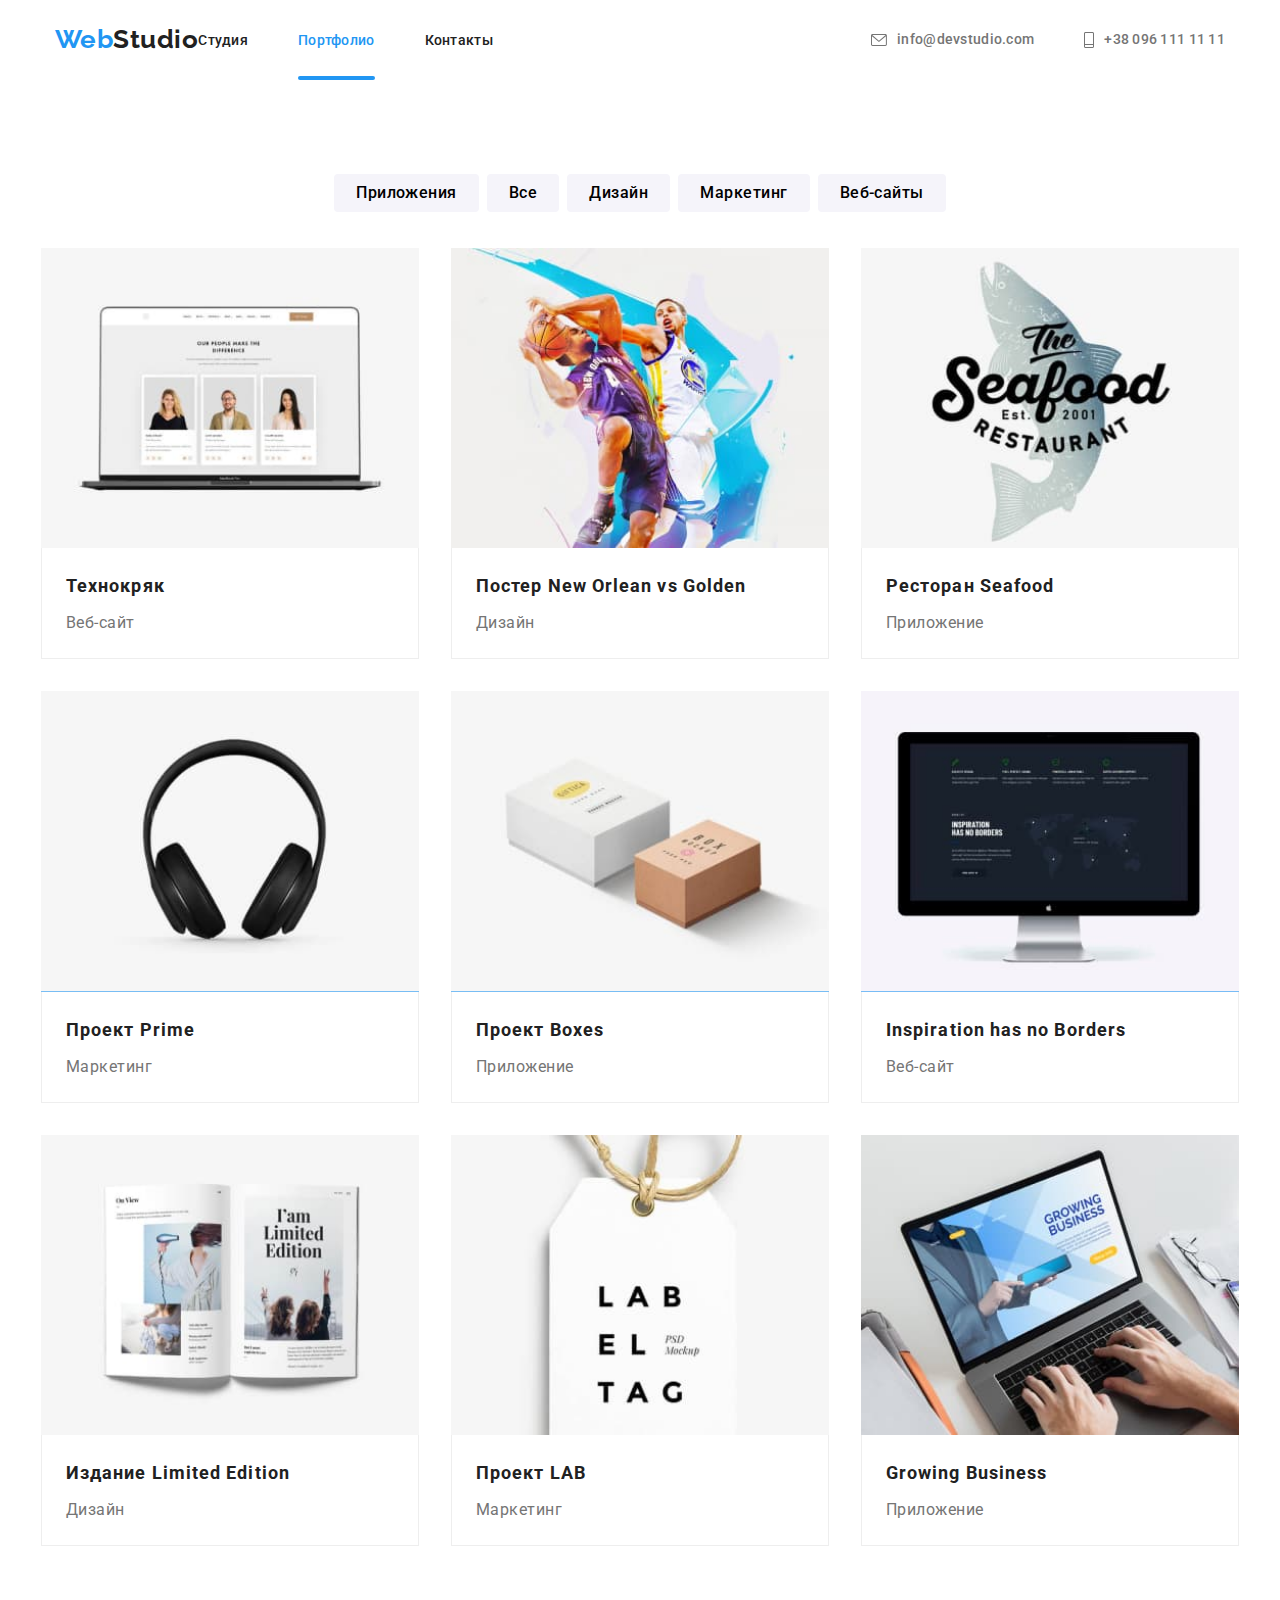
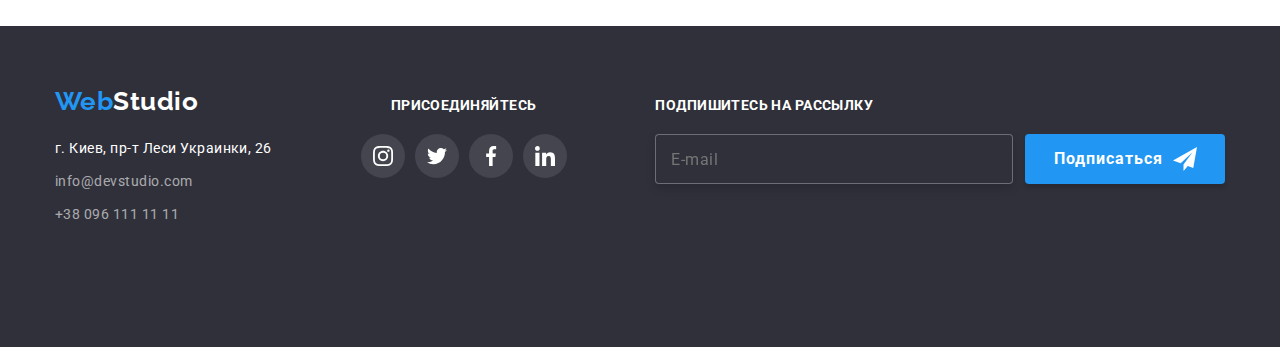
==== portfolio.html @ 2c2fa2ff "created responsive css" ====
<!DOCTYPE html>
<html lang="ru">

<head>
    <meta charset="UTF-8">
    <meta http-equiv="X-UA-Compatible" content="IE=edge">
    <meta name="viewport" content="width=device-width, initial-scale=1.0">
    <title>Портфолио</title>
    <link rel="preconnect" href="https://fonts.googleapis.com">
    <link rel="preconnect" href="https://fonts.gstatic.com" crossorigin>
    <link href="https://fonts.googleapis.com/css2?family=Raleway:wght@700&family=Roboto:wght@400;500;700;900&display=swap"
        rel="stylesheet">
    <link rel="stylesheet" href="./css/main.min.css">
</head>

<body>
    <!-- шапка -->
    <header class="header">
        <!-- навигация -->
        <div class="conteiner">
            <nav class="navigation">
                <!-- логотип -->
                <a href="./" class="logo">Web<span class="logo__color--prime">Studio</span>
                </a>
                <!-- навигация -->
                <ul class="navigation__list list">
                    <li class="navigation__item">
                        <a href="./index.html" class="navigation__link">Студия</a>
                    </li>
                    <li class="navigation__item">
                        <a href="./portfolio.html" class="navigation__link-current">Портфолио</a>
                    </li>
                    <li class="navigation__item">
                        <a class="navigation__link" href="contacts">Контакты</a>
                    </li>
                </ul>
                <!-- контакты header-->
                <ul class="contacts-header list">
                    <li class="contacts-header__item">
                        <a class="contacts-header__link" href="mailto:info@devstudio.com">
                            <svg class="contacts-header__svg-mail" width="16" height="12">
                                <use href="./images/icons.svg#icon-envelope"></use>
                            </svg>
                            info@devstudio.com</a>
                    </li>
                    <li class="contacts-header__item">
                        <a class="contacts-header__link" href="tel:+380961111111">
                            <svg class="contacts-header__svg-tel" width="10" height="16">
                                <use href="./images/icons.svg#icon-tel"></use>
                            </svg>
                            +38 096 111 11 11</a>
                    </li>
                </ul>
            </nav>
        </div>
    
    
    </header>
    <main>
        <section class="section">
            <div class="conteiner">
                <h1 class="title-hide">Примеры работ</h1>
                
                <!-- фильтр -->
                <ul class="filter-list list">
                    <li class="filter-list__item"><button type="button" class="button button__secondary">Приложения</button></li>
                    <li class="filter-list__item"><button type="button" class="button button__secondary">Все</button></li>
                    <li class="filter-list__item"><button type="button" class="button button__secondary">Дизайн</button></li>
                    <li class="filter-list__item"><button type="button" class="button button__secondary">Маркетинг</button></li>
                    <li class="filter-list__item"><button type="button" class="button button__secondary">Веб-сайты</button></li>
                </ul>
                
                <!-- каталог -->
                <ul class="catalog-list list">
                    <li class="catalog-list__item">
                        <a class="catalog-list__link" href="">
                            <div class="catalog-list__overlay">
                                <img class="catalog-list__img" src="./images/hwtwo1.jpg" alt="ноутбук с карточками на дисплее" width="370">
                                <p class="catalog-list__content">Ресурс предлагает комплексные предложения с разным уровнем функционала и сервисов. Все это
                                    позволит посетителю получить
                                    исчерпывающие сведения о компании или частном лице.</p>
                            </div>
                            <div class="catalog-list__box">
                                <h2 class="catalog-list__title">Технокряк</h2>
                                <p class="catalog-list__text">Веб-сайт</p>
                            </div>
                        </a>
                    </li>
                
                    <li class="catalog-list__item"><a href="" class="catalog-list__link">
                        <div class="catalog-list__overlay">
                            <img class="catalog-list__img" src="./images/hwtwo2.jpg" alt="баскетболисты" width="370">
                            <p class="catalog-list__content">Ресурс предлагает комплексные предложения с разным уровнем функционала и сервисов. Все это
                                позволит посетителю получить
                                исчерпывающие сведения о компании или частном лице.</p>
                        </div>
                        
                            <div class="catalog-list__box">
                                <h2 class="catalog-list__title">Постер New Orlean vs Golden</h2>
                                <p class="catalog-list__text">Дизайн</p>
                            </div>
                        </a>
                    </li>
                
                    <li class="catalog-list__item"><a href="" class="catalog-list__link">
                        <div class="catalog-list__overlay">
                            <img class="catalog-list__img" src="./images/hwtwo3.jpg" alt="логотип с рыбой" width="370">
                            <p class="catalog-list__content">Ресурс предлагает комплексные предложения с разным уровнем функционала и сервисов. Все это
                                позволит посетителю получить
                                исчерпывающие сведения о компании или частном лице.</p>
                        </div>
                        
                            <div class="catalog-list__box">
                                <h2 class="catalog-list__title">Ресторан Seafood</h2>
                                <p class="catalog-list__text">Приложение</p>
                            </div>
                            
                        </a>
                    </li>
                
                    <li class="catalog-list__item"><a href="" class="catalog-list__link">
                        <div class="catalog-list__overlay">
                            <img class="catalog-list__img" src="./images/hwtwo4.jpg" alt="открытая книга" width="370">
                            <p class="catalog-list__content">Ресурс предлагает комплексные предложения с разным уровнем функционала и сервисов. Все это
                                позволит посетителю получить
                                исчерпывающие сведения о компании или частном лице.</p>
                        </div>
                        
                            <div class="catalog-list__box">
                                <h2 class="catalog-list__title">Проект Prime</h2>
                                <p class="catalog-list__text">Маркетинг</p>
                            </div>
                            
                        </a>
                    </li>
                
                    <li class="catalog-list__item"><a href="" class="catalog-list__link">
                        <div class="catalog-list__overlay">
                            <img class="catalog-list__img" src="./images/hwtwo5.jpg" alt="две коробки" width="370">
                            <p class="catalog-list__content">Ресурс предлагает комплексные предложения с разным уровнем функционала и сервисов. Все это
                                позволит посетителю получить
                                исчерпывающие сведения о компании или частном лице.</p>
                        </div>
                        
                            <div class="catalog-list__box">
                                <h2 class="catalog-list__title">Проект Boxes</h2>
                                <p class="catalog-list__text">Приложение</p>
                            </div>
                            
                        </a>
                    </li>
                
                    <li class="catalog-list__item"><a href="" class="catalog-list__link">
                        <div class="catalog-list__overlay">
                            <img class="catalog-list__img" src="./images/hwtwo6.jpg" alt="монитор" width="370">
                            <p class="catalog-list__content">Ресурс предлагает комплексные предложения с разным уровнем функционала и сервисов. Все это
                                позволит посетителю получить
                                исчерпывающие сведения о компании или частном лице.</p>
                        </div>
                        
                            <div class="catalog-list__box">
                                <h2 class="catalog-list__title">Inspiration has no Borders</h2>
                                <p class="catalog-list__text">Веб-сайт</p>
                            </div>
                            
                        </a>
                    </li>
                
                    <li class="catalog-list__item"><a href="" class="catalog-list__link">
                        <div class="catalog-list__overlay">
                            <img class="catalog-list__img" src="./images/hwtwo7.jpg" alt="открытая книга" width="370">
                            <p class="catalog-list__content">Ресурс предлагает комплексные предложения с разным уровнем функционала и сервисов. Все это
                                позволит посетителю получить
                                исчерпывающие сведения о компании или частном лице.</p>
                        </div>
                        
                            <div class="catalog-list__box">
                                <h2 class="catalog-list__title">Издание Limited Edition</h2>
                                <p class="catalog-list__text">Дизайн</p>
                            </div>
                            
                        </a>
                    </li>
                
                    <li class="catalog-list__item"><a href="" class="catalog-list__link">
                        <div class="catalog-list__overlay">
                            <img class="catalog-list__img" src="./images/hwtwo8.jpg" alt="ярлык" width="370">
                            <p class="catalog-list__content">Ресурс предлагает комплексные предложения с разным уровнем функционала и сервисов. Все это
                                позволит посетителю получить
                                исчерпывающие сведения о компании или частном лице.</p>
                        </div>
                        
                            <div class="catalog-list__box">
                                <h2 class="catalog-list__title">Проект LAB</h2>
                                <p class="catalog-list__text">Маркетинг</p>
                            </div>
                            
                        </a>
                    </li>
                
                    <li class="catalog-list__item">
                        <a href="" class="catalog-list__link">
                            <div class="catalog-list__overlay">
                                <img class="catalog-list__img" src="./images/hwtwo9.jpg" alt="печать на клавиатуре" width="370">
                                <p class="catalog-list__content">Ресурс предлагает комплексные предложения с разным уровнем функционала и сервисов. Все это
                                    позволит посетителю получить
                                    исчерпывающие сведения о компании или частном лице.</p>
                            </div>
                        
                            <div class="catalog-list__box">
                                <h2 class="catalog-list__title">Growing Business</h2>
                                <p class="catalog-list__text">Приложение</p>
                            </div>
                            
                        </a>
                    </li>
                
                </ul>
            </div>
        </section>
    </main>

<footer class="footer">
    <div class="conteiner conteiner__footer">
        <!-- footer adress -->
        <div class="footer__adress">
            <!-- logo footer -->
            <a class="logo footer__logo" href="./">Web<span class="logo__color--second">Studio</span>
            </a>

            <!-- contacts footer-->


            <ul class="contacts-footer">
                <li class="contacts-footer__item"><a class="contacts-footer__address"
                        href="https://goo.gl/maps/LCEZVPCHR1VAtyNk6" target="_blank" rel="noopener noreferrer">г.
                        Киев, пр-т
                        Леси Украинки, 26</a></li>
                <li class="contacts-footer__item">
                    <a class="contacts-footer__link" href="mailto:info@devstudio.com">
                        info@devstudio.com</a>
                </li>
                <li class="contacts-footer__item">
                    <a class="contacts-footer__link" href="tel:+380961111111">
                        +38 096 111 11 11</a>
                </li>
            </ul>
        </div>

        <!-- footer social networks -->

        <div class="footer-networks">
            <h2 class="footer-networks__title">присоединяйтесь</h2>
            <ul class="footer-networks__list list">
                <li class="footer-networks__item">
                    <a class="footer-networks__link" href="">
                        <svg class="footer-networks__svg" width="20" height="20">
                            <use href="./images/icons.svg#icon-instagram"></use>
                        </svg>
                    </a>
                </li>
                <li class="footer-networks__item">
                    <a class="footer-networks__link" href="">
                        <svg class="footer-networks__svg" width="20" height="20">
                            <use href="./images/icons.svg#icon-twitter"></use>
                        </svg>
                    </a>
                </li>
                <li class="footer-networks__item">
                    <a class="footer-networks__link" href="">
                        <svg class="footer-networks__svg" width="20" height="20">
                            <use href="./images/icons.svg#icon-facebook"></use>
                        </svg>
                    </a>
                </li>
                <li class="footer-networks__item">
                    <a class="footer-networks__link" href="">
                        <svg class="footer-networks__svg" width="20" height="20">
                            <use href="./images/icons.svg#icon-linkedin"></use>
                        </svg>
                    </a>
                </li>
            </ul>
        </div>

        <!-- form footer  -->

        <div class="form-footer">
            <form>
                <b class="form-footer__call">Подпишитесь на рассылку</b>
                <div class="form-footer__box">
                    <label class="form-footer__mark">
                        <input class="form-footer__fild" type="text" name="subscribe" placeholder="E-mail">
                    </label>
                    <button class="button button__primary" type="submit"><span class="button-text">Подписаться</span>
                        <svg class="form-footer__button-icon">
                            <use href="./images/icons.svg#icon-icon-send"></use>
                        </svg>
                    </button>
                </div>
            </form>
        </div>
    </div>
</footer>

</body>

</html>
---- css/main.min.css ----
/*! modern-normalize v1.1.0 | MIT License | https://github.com/sindresorhus/modern-normalize */*,::before,::after{box-sizing:border-box}html{line-height:1.15;-webkit-text-size-adjust:100%;-moz-tab-size:4;tab-size:4}body{margin:0;font-family:system-ui,-apple-system,"Segoe UI",Roboto,Helvetica,Arial,sans-serif,"Apple Color Emoji","Segoe UI Emoji"}hr{height:0;color:inherit}abbr[title]{text-decoration:underline dotted}b,strong{font-weight:bolder}code,kbd,samp,pre{font-family:ui-monospace,SFMono-Regular,Consolas,"Liberation Mono",Menlo,monospace;font-size:1em}small{font-size:80%}sub,sup{font-size:75%;line-height:0;position:relative;vertical-align:baseline}sub{bottom:-0.25em}sup{top:-0.5em}table{text-indent:0;border-color:inherit}button,input,optgroup,select,textarea{font-family:inherit;font-size:100%;line-height:1.15;margin:0}button,select{text-transform:none}button,[type=button],[type=reset],[type=submit]{-webkit-appearance:button}::-moz-focus-inner{border-style:none;padding:0}:-moz-focusring{outline:1px dotted ButtonText}:-moz-ui-invalid{box-shadow:none}legend{padding:0}progress{vertical-align:baseline}::-webkit-inner-spin-button,::-webkit-outer-spin-button{height:auto}[type=search]{-webkit-appearance:textfield;outline-offset:-2px}::-webkit-search-decoration{-webkit-appearance:none}::-webkit-file-upload-button{-webkit-appearance:button;font:inherit}summary{display:list-item}body{color:var(--primary-text-color);background-color:var(--primary-bg-color);font-family:Roboto,Comfortaa,Lato,sans-serif;letter-spacing:.03em}h1,h2,h3,h4,h5,h6,p,ul{padding:0;margin:0}.list{list-style:none;font-style:normal}.conteiner{padding:0 15px;margin:0 auto}@media screen and (min-width: 480px){.conteiner{width:480px}}@media screen and (min-width: 768px){.conteiner{width:768px}}@media screen and (min-width: 1200px){.conteiner{width:1200px}}.conteiner__footer{display:flex;flex-direction:column;align-items:center}@media screen and (min-width: 768px){.conteiner__footer{flex-direction:row;flex-wrap:wrap;justify-content:space-evenly;align-items:baseline}}@media screen and (min-width: 1200px){.conteiner__footer{justify-content:space-between}}.title-hide{position:absolute;white-space:nowrap;width:1px;height:1px;overflow:hidden;border:0;padding:0;clip:rect(0 0 0 0);clip-path:inset(50%);margin:-1px}.section{margin:0 auto;padding-top:94px;padding-bottom:94px}.section-bg-color{background-color:#f5f4fa}.section__title{margin-bottom:50px;font-weight:700;font-size:36px;line-height:1.17;text-align:center}.section__list{margin-bottom:10px;text-align:center;color:#212121;font-weight:700;font-size:14px;line-height:1.14;text-transform:uppercase;text-decoration:none}@media screen and (min-width: 480px){.section__list{text-align:start}}.header{position:relative}.logo{color:#2196f3;font-family:Raleway,sans-serif;font-weight:700;font-size:24px;line-height:1.17;text-decoration:none}@media screen and (min-width: 1200px){.logo{font-size:26px;line-height:1.2}}@media screen and (min-width: 1200px){.logo.footer__logo{text-align:start}}.logo__color--prime{color:#212121}.footer__logo{display:block;margin-bottom:20px;text-align:center}.logo__color--second{color:#fff}.navigation{display:flex;align-items:center;height:80px}.navigation__list{display:flex}.navigation__item:not(:last-child){margin-right:50px}.navigation__link{display:block;padding-top:32px;padding-bottom:32px;color:#212121;font-weight:500;font-size:14px;line-height:1.2;letter-spacing:.02em;text-decoration:none;transition-duration:250ms;transition-timing-function:cubic-bezier(0.4, 0, 0.2, 1)}.navigation__link:hover,.navigation__link:focus{color:#2196f3}.navigation__link-current{display:block;position:relative;padding-top:32px;padding-bottom:32px;color:#2196f3;font-weight:500;font-size:14px;line-height:1.2;letter-spacing:.02em;text-decoration:none}.navigation__link-current::after{content:"";position:absolute;bottom:0;left:0;width:100%;height:4px;border-radius:4px;background-color:#2196f3}.mobil-btn{display:inline-flex;margin:0;padding:0;border:none;background-color:rgba(0,0,0,0)}.mobil-btn .mobil-btn__close{display:none}.mobil-btn.is-open .mobil-btn__close{display:block}.mobil-btn.is-open .mobil-btn__menu{display:none}.mobil-menu{position:absolute;display:none;top:100%;left:0;width:100%;height:796px;background-color:orange;padding:20px;text-align:center}.mobil-menu.is-open{display:block}.contacts-header{display:flex;margin-left:auto}.contacts-header__link{display:flex;align-items:center;padding-top:32px;padding-bottom:32px;color:#757575;font-weight:500;font-size:14px;line-height:1.14;letter-spacing:.02em;text-decoration:none;transition-duration:250ms;transition-timing-function:cubic-bezier(0.4, 0, 0.2, 1)}.contacts-header__link:hover,.contacts-header__link:focus{color:#2196f3}.contacts-header__link:hover .contacts-header__svg-mail,.contacts-header__link:hover .contacts-header__svg-tel,.contacts-header__link:focus .contacts-header__svg-mail,.contacts-header__link:focus .contacts-header__svg-tel{fill:#2196f3}.contacts-header__item:not(:last-child){margin-right:50px}.contacts-header__svg-mail{margin-right:10px;fill:#757575;transition-duration:250ms;transition-timing-function:cubic-bezier(0.4, 0, 0.2, 1)}.contacts-header__svg-tel{margin-right:10px;fill:#757575;transition-duration:250ms;transition-timing-function:cubic-bezier(0.4, 0, 0.2, 1)}.hero{padding-top:118px;margin:0 auto;max-width:1600px;height:400px;background-color:#c4c4c4;background-image:linear-gradient(to left, rgba(47, 48, 58, 0.4), rgba(47, 48, 58, 0.4)),url(../images/hero.jpg);background-size:cover;background-repeat:no-repeat;background-position:center}@media screen and (min-width: 480px){.hero{height:400px}}@media screen and (min-width: 768px){.hero{height:400px}}@media screen and (min-width: 1200px){.hero{height:600px;padding-top:200px}}.hero__title{margin-right:auto;margin-left:auto;margin-bottom:30px;color:#fff;font-weight:900;font-size:26px;line-height:1.62;text-align:center;letter-spacing:.06em;text-transform:uppercase}@media screen and (min-width: 1200px){.hero__title{font-size:44px;line-height:1.36}}.backdrop{position:fixed;top:0;left:0;z-index:1;width:100%;height:100%;background-color:rgba(0,0,0,.2);opacity:1;transition:opacity 250ms cubic-bezier(0.4, 0, 0.2, 1)}.backdrop.is-hidden{pointer-events:none;opacity:0}.backdrop.is-hidden .modal{transform:translate(-50%, -50%) scale(1.1)}.modal{position:absolute;top:50%;left:50%;transform:translate(-50%, -50%) scale(1);width:528px;height:581px;border-radius:4px;background-color:#fff;box-shadow:0px 1px 3px rgba(0,0,0,.12),0px 1px 1px rgba(0,0,0,.14),0px 2px 1px rgba(0,0,0,.2);transition:transform 250ms cubic-bezier(0.4, 0, 0.2, 1)}@media screen and (max-width: 1199px){.modal{width:100%;max-width:450px;height:609px}}.modal__btn{position:absolute;top:8px;right:8px;display:flex;justify-content:center;align-items:center;padding:0px;border:0;width:30px;height:30px;border-radius:50%;border:1px solid rgba(0,0,0,.1);background-color:#fff}.modal__btn:hover .modal__btn--img{cursor:pointer;fill:#2196f3}.modal__btn--img{width:18px;height:18px;fill:#212121;transition-duration:250ms;transition-timing-function:cubic-bezier(0.4, 0, 0.2, 1)}.form{padding:40px}.form__title{display:block;margin-bottom:12px;font-weight:700;font-size:20px;line-height:1.15;text-align:center;letter-spacing:.03em;color:#212121}.form__label{position:relative;display:block;margin-bottom:10px}.form__name{display:block;margin-bottom:4px;font-weight:400;font-size:12px;line-height:1.17;letter-spacing:.01em;color:#757575}.form__icon{position:absolute;bottom:11px;left:12px;width:18px;height:18px;fill:#212121;transition-duration:250ms;transition-timing-function:cubic-bezier(0.4, 0, 0.2, 1)}.form__label:focus-within .form__icon{fill:#2196f3}.form__input{width:448px;height:40px;padding:10px 40px;outline:none;cursor:pointer;border:1px solid rgba(33,33,33,.2);border-radius:4px;transition-duration:250ms;transition-timing-function:cubic-bezier(0.4, 0, 0.2, 1)}.form__label:focus-within .form__input{border:1px solid #2196f3}@media screen and (max-width: 1199px){.form__input{width:100%}}.form__textarea{display:block;margin-bottom:20px}.form__textarea-field{width:448px;height:120px;padding:12px 16px;resize:none;outline:none;cursor:pointer;border:1px solid rgba(33,33,33,.2);border-radius:4px;font-size:12px;line-height:14px;letter-spacing:.01em;color:rgba(117,117,117,.5);transition-duration:250ms;transition-timing-function:cubic-bezier(0.4, 0, 0.2, 1)}.form__textarea:focus-within .form__textarea-field{border:1px solid #2196f3}@media screen and (max-width: 1199px){.form__textarea-field{width:100%}}.form__checkbox{display:flex;justify-content:center;align-items:center;margin-bottom:30px;color:#757575;font-weight:400;font-size:14px;line-height:24px;letter-spacing:.03em}.form__checkbox-input{text-align:center;appearance:none;position:absolute}.form__checkbox-icon{width:16px;height:15px;margin-right:7px;border-radius:2px;border:2px solid #212121;fill:#fff;transition-duration:250ms;transition-timing-function:cubic-bezier(0.4, 0, 0.2, 1)}.form__checkbox-input:checked+.form__checkbox-icon{border:0;background-color:#2196f3}.form__checkbox-text{font-weight:400;font-size:14px;line-height:1.71;letter-spacing:.03em;color:#757575}.form__checkbox-agreement{text-decoration-line:underline;color:#2196f3}.form-footer .button__primary{padding:10px 28px}.qualitys{padding-top:60px;padding-bottom:60px}.qualitys__list{display:block;margin:-15px;color:#757575}@media screen and (min-width: 768px){.qualitys__list{display:flex;flex-wrap:wrap}}@media screen and (min-width: 1200px){.qualitys__list{flex-wrap:nowrap}}.qualitys__item{margin:15px}@media screen and (min-width: 768px)and (max-width: 1199px){.qualitys__item{width:calc((100% - 60px)/2)}}@media screen and (min-width: 1200px){.qualitys__item:not(:last-child){margin-bottom:30px}}.qualitys__icon{display:flex;justify-content:center;align-items:center;height:120px;margin-bottom:30px;border-radius:4px;background-color:#f5f4fa}.qualitys__svg{width:70px;height:70px}.qualitys__description{font-weight:400;font-size:14px;line-height:1.71}.section.section__features{display:none}@media screen and (min-width: 1200px){.section.section__features{display:block}}.features{display:flex}.features__item:not(:last-child){margin-right:30px}.features__box{position:relative}.features__box::after{content:"";position:absolute;bottom:0;left:0;width:100%;height:70px;background-color:rgba(47,48,58,.8)}.features__img{display:block}.featuers__subtitle{position:absolute;bottom:0;width:100%;margin-bottom:27px;left:50%;transform:translate(-50%);z-index:1;font-style:normal;font-weight:700;font-size:14px;line-height:1.14;text-align:center;text-transform:uppercase;color:#fff}.team{display:block}@media screen and (min-width: 768px)and (max-width: 1199px){.team{display:flex;flex-wrap:wrap;margin:-15px}}@media screen and (min-width: 1200px){.team{display:flex}}.team__item{max-width:450px;background-color:#fff;box-shadow:0px 1px 3px rgba(0,0,0,.12),0px 1px 1px rgba(0,0,0,.14),0px 2px 1px rgba(0,0,0,.2);border-radius:0px 0px 4px 4px}@media screen and (min-width: 768px)and (max-width: 1199px){.team__item{width:calc((100% - 60px)/2);margin:15px}}@media screen and (max-width: 768px){.team__item:not(:last-child){margin-bottom:30px}}@media screen and (min-width: 1200px){.team__item:not(:last-child){margin-right:30px}}.team__image{width:100%;margin-bottom:30px}.team__name{margin-bottom:10px;font-weight:500;font-size:16px;line-height:1.19;text-align:center}.team__description{margin-bottom:16px;font-weight:400;font-size:16px;line-height:1.19;text-align:center;color:#757575}.social-networks{display:flex;justify-content:center;margin-bottom:30px}@media screen and (max-width: 767px){.social-networks{padding-bottom:30px;margin-bottom:0}}.social-networks__item:not(:last-child){margin-right:10px}.social-networks__link{display:flex;justify-content:center;align-items:center;width:44px;height:44px;border-radius:50%;background-color:#fff;transition-duration:250ms;transition-timing-function:cubic-bezier(0.4, 0, 0.2, 1)}.social-networks__link:hover,.social-networks__link:focus{background-color:#2196f3}.social-networks__svg{fill:#afb1b8;background-size:cover;transition-duration:250ms;transition-timing-function:cubic-bezier(0.4, 0, 0.2, 1)}.social-networks__link:hover .social-networks__svg,.social-networks__link:focus .social-networks__svg{fill:#fff}.clients__title{margin-bottom:30px;text-align:center;font-weight:700;font-size:28px;line-height:1.17}@media screen and (min-width: 1200px){.clients__title{font-size:36px;margin-bottom:50px}}.clients__list{display:flex;flex-wrap:wrap}@media screen and (max-width: 1199px){.clients__list{margin:-15px}}@media screen and (min-width: 1200px){.clients__list{flex-wrap:nowrap}}.clients__item{margin:15px}@media screen and (max-width: 767px){.clients__item{width:calc((100% - 60px)/2)}}@media screen and (min-width: 768px){.clients__item{width:calc((100% - 90px)/3)}}.clients__link{display:flex;justify-content:center;align-items:center;width:100%;height:90px;border:1px solid #afb1b8;border-radius:4px;transition-duration:250ms;transition-timing-function:cubic-bezier(0.4, 0, 0.2, 1)}.clients__link:hover,.clients__link:focus{width:100%;height:90px;border:1px solid #2196f3;border-radius:4px}.clients__svg{fill:#afb1b8;transition-duration:250ms;transition-timing-function:cubic-bezier(0.4, 0, 0.2, 1)}.clients__link:hover .clients__svg,.clients__link:focus .clients__svg{fill:#2196f3}.filter-list{display:flex;justify-content:center;margin-bottom:50px}@media screen and (min-width: 480px)and (max-width: 767px){.filter-list{flex-wrap:wrap;justify-content:flex-start}}.filter-list__item:not(:last-child){margin-right:8px}@media screen and (min-width: 480px){.filter-list__item{margin-bottom:15px}}@media screen and (min-width: 768px){.filter-list__item{margin-bottom:0}}.catalog-list{display:flex;flex-wrap:wrap}@media screen and (max-width: 767px){.catalog-list{display:block}}@media screen and (min-width: 768px){.catalog-list{display:flex;margin:-15px}}@media screen and (min-width: 1200px){.catalog-list{gap:30px}}.catalog-list__item{width:calc((100% - 60px)/3);border:1px solid rgba(0,0,0,0)}.catalog-list__item:hover,.catalog-list__item:focus{border:1px solid #eee;box-shadow:0px 1px 1px rgba(0,0,0,.12),0px 4px 4px rgba(0,0,0,.06),1px 4px 6px rgba(0,0,0,.16)}@media screen and (max-width: 767px){.catalog-list__item{width:100%}.catalog-list__item:not(:last-child){margin-bottom:30px}}@media screen and (min-width: 768px){.catalog-list__item{width:calc((100% - 60px)/2);margin:15px}}@media screen and (min-width: 1200px){.catalog-list__item{width:calc((100% - 60px)/3);margin:0}}.catalog-list__link{text-decoration:none}.catalog-list__overlay{position:relative;overflow:hidden}.catalog-list__img{display:block;width:100%}.catalog-list__content{position:absolute;width:100%;height:100%;top:0;left:0;transform:translateY(100%);padding:63px 24px;background-color:rgba(33,150,243,.9);font-style:normal;font-weight:400;font-size:18px;line-height:1.56;color:#fff;transition-duration:250ms;transition-timing-function:cubic-bezier(0.4, 0, 0.2, 1)}.catalog-list__item:hover .catalog-list__content,.catalog-list__item:focus .catalog-list__content{transform:translate(0);transition-duration:250ms;transition-timing-function:cubic-bezier(0.4, 0, 0.2, 1);pointer-events:all}.catalog-list__box{padding:20px 24px;border-right:1px solid #eee;border-bottom:1px solid #eee;border-left:1px solid #eee}.catalog-list__title{margin-bottom:4px;color:#212121;font-weight:700;font-size:18px;line-height:2;letter-spacing:.06em}.catalog-list__text{color:#757575;font-weight:400;font-size:16px;line-height:1.88}.button{display:inline-block;font-family:inherit;cursor:pointer;border:0;border-radius:4px}.button__secondary{padding:6px 22px;background-color:#f5f4fa;font-weight:500;font-size:16px;line-height:1.62;letter-spacing:.03em}.button__secondary:hover,.button__secondary:focus{color:#fff;background:#2196f3;box-shadow:0px 3px 1px rgba(0,0,0,.1),0px 1px 2px rgba(0,0,0,.08),0px 2px 2px rgba(0,0,0,.12);transition-duration:250ms;transition-timing-function:cubic-bezier(0.4, 0, 0.2, 1)}.button__primary{display:block;padding:10px 30px;margin:0px auto;color:#fff;background-color:#2196f3;font-weight:700;font-size:16px;line-height:1.88;align-items:center;letter-spacing:.06em;box-shadow:0px 4px 4px rgba(0,0,0,.15);transition-duration:250ms;transition-timing-function:cubic-bezier(0.4, 0, 0.2, 1)}.button__primary:hover,.button__primary:focus{color:#212121;background-color:#f5f4fa}.form-footer__box .button__primary{position:relative;padding:10px 62px 10px 29px}.footer{padding-top:60px;padding-bottom:60px;background-color:#2f303a}.contacts-footer{display:block;list-style:none;text-align:center;margin-bottom:60px}@media screen and (min-width: 1200px){.contacts-footer{text-align:start}}.contacts-footer__item:not(:last-child){margin-bottom:9px}.contacts-footer__link{color:rgba(255,255,255,.6);font-weight:400;font-size:14px;line-height:1.71;text-decoration:none;transition-duration:250ms;transition-timing-function:cubic-bezier(0.4, 0, 0.2, 1)}.contacts-footer__link:hover,.contacts-footer__link:focus{color:#2196f3}.contacts-footer__address{color:#fff;font-weight:400;font-size:14px;line-height:1.71;text-decoration:none;transition-duration:250ms;transition-timing-function:cubic-bezier(0.4, 0, 0.2, 1)}.contacts-footer__address:hover,.contacts-footer__address:focus{color:#2196f3}.footer-networks{margin-bottom:60px;width:206px;text-align:center}.footer-networks__title{margin-bottom:20px;font-weight:700;font-size:14px;line-height:1.14;text-transform:uppercase;color:#fff}.footer-networks__list{display:flex}.footer-networks__item:not(:last-child){margin-right:10px}.footer-networks__link{display:flex;justify-content:center;align-items:center;border-radius:50%;width:44px;height:44px;background-color:rgba(255,255,255,.1);transition-duration:250ms;transition-timing-function:cubic-bezier(0.4, 0, 0.2, 1)}.footer-networks__link:hover,.footer-networks__link:focus{background-color:#2196f3}.footer-networks__svg{fill:#fff}.form-footer{margin-top:12px}.form-footer__call{display:block;margin-bottom:20px;text-align:center;font-style:normal;font-weight:700;font-size:14px;line-height:1.14;letter-spacing:.03em;text-transform:uppercase;color:#fff}@media screen and (min-width: 1200px){.form-footer__call{text-align:start}}.form-footer__box{display:flex;flex-direction:column;align-items:center}@media screen and (min-width: 1200px){.form-footer__box{flex-direction:row;align-items:flex-start}}.form-footer__fild{width:358px;padding:15px;height:50px;background-color:#2f303a;border:1px solid rgba(255,255,255,.3);filter:drop-shadow(0px 4px 4px rgba(0, 0, 0, 0.15));border-radius:4px;outline:none;font-size:16px;line-height:1.25;letter-spacing:.03em;color:rgba(255,255,255,.6);transition-duration:250ms;transition-timing-function:cubic-bezier(0.4, 0, 0.2, 1)}.form-footer__mark:focus-within .form-footer__fild{border-color:#2196f3}@media screen and (min-width: 1200px){.form-footer__fild{margin-right:12px}}.form-footer__mark{margin-bottom:20px}.form-footer__button-icon{position:absolute;top:50%;right:28px;transform:translatey(-50%);width:24px;height:24px;fill:#fff}/*# sourceMappingURL=main.min.css.map */
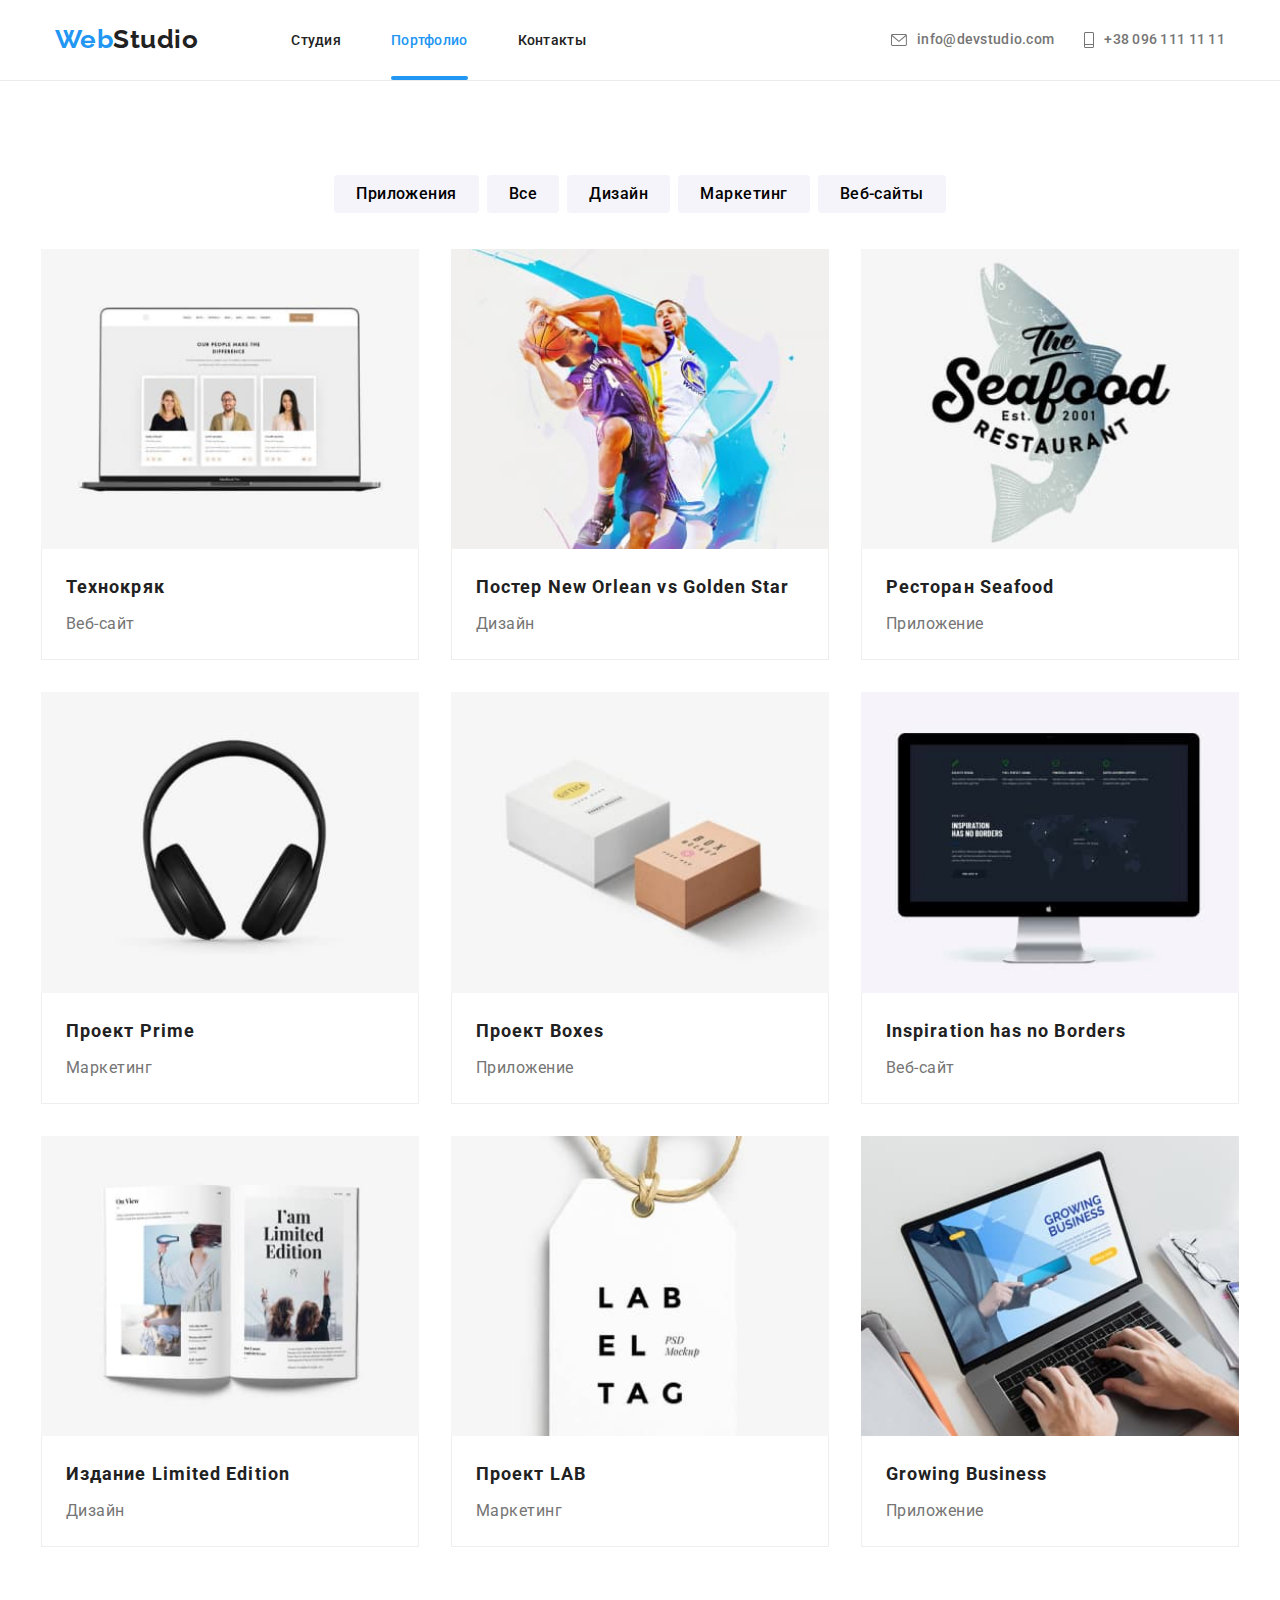
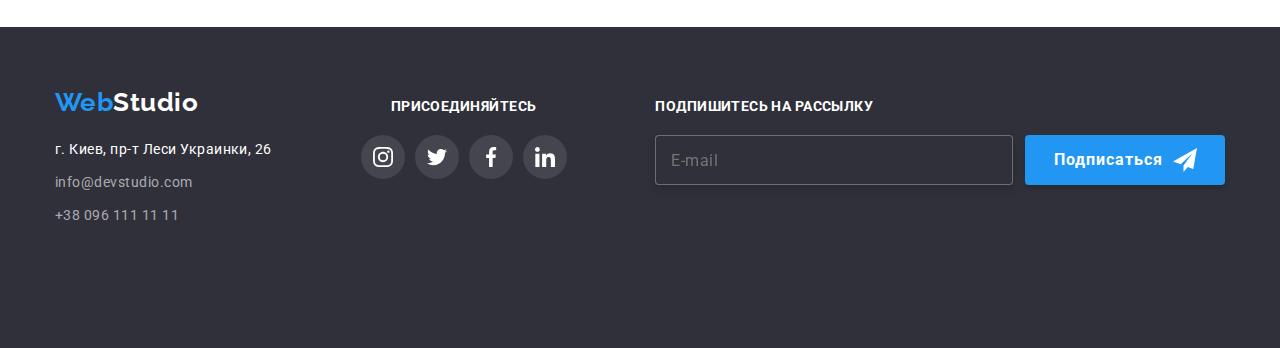
==== commit f87b5bde: "update css" ====
--- a/portfolio.html
+++ b/portfolio.html
@@ -16,6 +16,8 @@
 <body>
     <!-- шапка -->
     <header class="header">
+        <a href="./" class="logo header__logo--mobil">Web<span class="logo__color--prime">Studio</span>
+        </a>
         <!-- навигация -->
         <div class="conteiner">
             <nav class="navigation">
@@ -53,6 +55,45 @@
                 </ul>
             </nav>
         </div>
+        <!-- мобильное меню -->
+    
+        <button class="mobil-btn is-open" type="button" data-menu-button aria-expanded="false"
+            aria-controls="menu container">
+            <svg width="40" height="40" aria-label="Переключатель мобильного меню">
+                <use class="mobil-btn__close" href="/images/icons.svg#icon-close-black-18dp-2-1"></use>
+                <use class="mobil-btn__menu" href="/images/icons.svg#icon-burger"></use>
+            </svg>
+        </button>
+        <div class="mobil-menu is-open" id="menu container" data-menu>
+            <ul class="navigation-mobil list">
+                <li class="navigation-mobil__item">
+                    <a href="./index.html" class="navigation-mobil__link">Студия</a>
+                </li>
+                <li class="navigation-mobil__item">
+                    <a href="./portfolio.html" class="navigation-mobil__link-current">Портфолио</a>
+                </li>
+                <li class="navigation-mobil__item">
+                    <a class="navigation-mobil__link" href="contacts">Контакты</a>
+                </li>
+            </ul>
+    
+            <ul class="mobil-contacts list">
+                <li class="mobil-contacts__item">
+                    <a class="mobil-contacts__link" href="mailto:info@devstudio.com">
+                        info@devstudio.com</a>
+                </li>
+                <li class="mobil-contacts__item">
+                    <a class="mobil-contacts__link" href="tel:+380961111111">
+                        +38 096 111 11 11</a>
+                </li>
+            </ul>
+            <ul class="mobil-networks list">
+                <li class="mobil-networks__item"><a class="mobil-networks__link" href="">Instagram</a></li>
+                <li class="mobil-networks__item"><a class="mobil-networks__link" href="">Twitter</a></li>
+                <li class="mobil-networks__item"><a class="mobil-networks__link" href="">Facebook</a></li>
+                <li class="mobil-networks__item"><a class="mobil-networks__link" href="">LinkedIn</a></li>
+            </ul>
+        </div>
     
     
     </header>
@@ -96,7 +137,7 @@
                         </div>
                         
                             <div class="catalog-list__box">
-                                <h2 class="catalog-list__title">Постер New Orlean vs Golden</h2>
+                                <h2 class="catalog-list__title">Постер New Orlean vs Golden Star</h2>
                                 <p class="catalog-list__text">Дизайн</p>
                             </div>
                         </a>
@@ -302,7 +343,8 @@
         </div>
     </div>
 </footer>
-
+<script src="./js/modal.js"></script>
+<script src="./js/mobile-menu.js"></script>
 </body>
 
 </html>
--- a/css/main.min.css
+++ b/css/main.min.css
@@ -1 +1 @@
-/*! modern-normalize v1.1.0 | MIT License | https://github.com/sindresorhus/modern-normalize */*,::before,::after{box-sizing:border-box}html{line-height:1.15;-webkit-text-size-adjust:100%;-moz-tab-size:4;tab-size:4}body{margin:0;font-family:system-ui,-apple-system,"Segoe UI",Roboto,Helvetica,Arial,sans-serif,"Apple Color Emoji","Segoe UI Emoji"}hr{height:0;color:inherit}abbr[title]{text-decoration:underline dotted}b,strong{font-weight:bolder}code,kbd,samp,pre{font-family:ui-monospace,SFMono-Regular,Consolas,"Liberation Mono",Menlo,monospace;font-size:1em}small{font-size:80%}sub,sup{font-size:75%;line-height:0;position:relative;vertical-align:baseline}sub{bottom:-0.25em}sup{top:-0.5em}table{text-indent:0;border-color:inherit}button,input,optgroup,select,textarea{font-family:inherit;font-size:100%;line-height:1.15;margin:0}button,select{text-transform:none}button,[type=button],[type=reset],[type=submit]{-webkit-appearance:button}::-moz-focus-inner{border-style:none;padding:0}:-moz-focusring{outline:1px dotted ButtonText}:-moz-ui-invalid{box-shadow:none}legend{padding:0}progress{vertical-align:baseline}::-webkit-inner-spin-button,::-webkit-outer-spin-button{height:auto}[type=search]{-webkit-appearance:textfield;outline-offset:-2px}::-webkit-search-decoration{-webkit-appearance:none}::-webkit-file-upload-button{-webkit-appearance:button;font:inherit}summary{display:list-item}body{color:var(--primary-text-color);background-color:var(--primary-bg-color);font-family:Roboto,Comfortaa,Lato,sans-serif;letter-spacing:.03em}h1,h2,h3,h4,h5,h6,p,ul{padding:0;margin:0}.list{list-style:none;font-style:normal}.conteiner{padding:0 15px;margin:0 auto}@media screen and (min-width: 480px){.conteiner{width:480px}}@media screen and (min-width: 768px){.conteiner{width:768px}}@media screen and (min-width: 1200px){.conteiner{width:1200px}}.conteiner__footer{display:flex;flex-direction:column;align-items:center}@media screen and (min-width: 768px){.conteiner__footer{flex-direction:row;flex-wrap:wrap;justify-content:space-evenly;align-items:baseline}}@media screen and (min-width: 1200px){.conteiner__footer{justify-content:space-between}}.title-hide{position:absolute;white-space:nowrap;width:1px;height:1px;overflow:hidden;border:0;padding:0;clip:rect(0 0 0 0);clip-path:inset(50%);margin:-1px}.section{margin:0 auto;padding-top:94px;padding-bottom:94px}.section-bg-color{background-color:#f5f4fa}.section__title{margin-bottom:50px;font-weight:700;font-size:36px;line-height:1.17;text-align:center}.section__list{margin-bottom:10px;text-align:center;color:#212121;font-weight:700;font-size:14px;line-height:1.14;text-transform:uppercase;text-decoration:none}@media screen and (min-width: 480px){.section__list{text-align:start}}.header{position:relative}.logo{color:#2196f3;font-family:Raleway,sans-serif;font-weight:700;font-size:24px;line-height:1.17;text-decoration:none}@media screen and (min-width: 1200px){.logo{font-size:26px;line-height:1.2}}@media screen and (min-width: 1200px){.logo.footer__logo{text-align:start}}.logo__color--prime{color:#212121}.footer__logo{display:block;margin-bottom:20px;text-align:center}.logo__color--second{color:#fff}.navigation{display:flex;align-items:center;height:80px}.navigation__list{display:flex}.navigation__item:not(:last-child){margin-right:50px}.navigation__link{display:block;padding-top:32px;padding-bottom:32px;color:#212121;font-weight:500;font-size:14px;line-height:1.2;letter-spacing:.02em;text-decoration:none;transition-duration:250ms;transition-timing-function:cubic-bezier(0.4, 0, 0.2, 1)}.navigation__link:hover,.navigation__link:focus{color:#2196f3}.navigation__link-current{display:block;position:relative;padding-top:32px;padding-bottom:32px;color:#2196f3;font-weight:500;font-size:14px;line-height:1.2;letter-spacing:.02em;text-decoration:none}.navigation__link-current::after{content:"";position:absolute;bottom:0;left:0;width:100%;height:4px;border-radius:4px;background-color:#2196f3}.mobil-btn{display:inline-flex;margin:0;padding:0;border:none;background-color:rgba(0,0,0,0)}.mobil-btn .mobil-btn__close{display:none}.mobil-btn.is-open .mobil-btn__close{display:block}.mobil-btn.is-open .mobil-btn__menu{display:none}.mobil-menu{position:absolute;display:none;top:100%;left:0;width:100%;height:796px;background-color:orange;padding:20px;text-align:center}.mobil-menu.is-open{display:block}.contacts-header{display:flex;margin-left:auto}.contacts-header__link{display:flex;align-items:center;padding-top:32px;padding-bottom:32px;color:#757575;font-weight:500;font-size:14px;line-height:1.14;letter-spacing:.02em;text-decoration:none;transition-duration:250ms;transition-timing-function:cubic-bezier(0.4, 0, 0.2, 1)}.contacts-header__link:hover,.contacts-header__link:focus{color:#2196f3}.contacts-header__link:hover .contacts-header__svg-mail,.contacts-header__link:hover .contacts-header__svg-tel,.contacts-header__link:focus .contacts-header__svg-mail,.contacts-header__link:focus .contacts-header__svg-tel{fill:#2196f3}.contacts-header__item:not(:last-child){margin-right:50px}.contacts-header__svg-mail{margin-right:10px;fill:#757575;transition-duration:250ms;transition-timing-function:cubic-bezier(0.4, 0, 0.2, 1)}.contacts-header__svg-tel{margin-right:10px;fill:#757575;transition-duration:250ms;transition-timing-function:cubic-bezier(0.4, 0, 0.2, 1)}.hero{padding-top:118px;margin:0 auto;max-width:1600px;height:400px;background-color:#c4c4c4;background-image:linear-gradient(to left, rgba(47, 48, 58, 0.4), rgba(47, 48, 58, 0.4)),url(../images/hero.jpg);background-size:cover;background-repeat:no-repeat;background-position:center}@media screen and (min-width: 480px){.hero{height:400px}}@media screen and (min-width: 768px){.hero{height:400px}}@media screen and (min-width: 1200px){.hero{height:600px;padding-top:200px}}.hero__title{margin-right:auto;margin-left:auto;margin-bottom:30px;color:#fff;font-weight:900;font-size:26px;line-height:1.62;text-align:center;letter-spacing:.06em;text-transform:uppercase}@media screen and (min-width: 1200px){.hero__title{font-size:44px;line-height:1.36}}.backdrop{position:fixed;top:0;left:0;z-index:1;width:100%;height:100%;background-color:rgba(0,0,0,.2);opacity:1;transition:opacity 250ms cubic-bezier(0.4, 0, 0.2, 1)}.backdrop.is-hidden{pointer-events:none;opacity:0}.backdrop.is-hidden .modal{transform:translate(-50%, -50%) scale(1.1)}.modal{position:absolute;top:50%;left:50%;transform:translate(-50%, -50%) scale(1);width:528px;height:581px;border-radius:4px;background-color:#fff;box-shadow:0px 1px 3px rgba(0,0,0,.12),0px 1px 1px rgba(0,0,0,.14),0px 2px 1px rgba(0,0,0,.2);transition:transform 250ms cubic-bezier(0.4, 0, 0.2, 1)}@media screen and (max-width: 1199px){.modal{width:100%;max-width:450px;height:609px}}.modal__btn{position:absolute;top:8px;right:8px;display:flex;justify-content:center;align-items:center;padding:0px;border:0;width:30px;height:30px;border-radius:50%;border:1px solid rgba(0,0,0,.1);background-color:#fff}.modal__btn:hover .modal__btn--img{cursor:pointer;fill:#2196f3}.modal__btn--img{width:18px;height:18px;fill:#212121;transition-duration:250ms;transition-timing-function:cubic-bezier(0.4, 0, 0.2, 1)}.form{padding:40px}.form__title{display:block;margin-bottom:12px;font-weight:700;font-size:20px;line-height:1.15;text-align:center;letter-spacing:.03em;color:#212121}.form__label{position:relative;display:block;margin-bottom:10px}.form__name{display:block;margin-bottom:4px;font-weight:400;font-size:12px;line-height:1.17;letter-spacing:.01em;color:#757575}.form__icon{position:absolute;bottom:11px;left:12px;width:18px;height:18px;fill:#212121;transition-duration:250ms;transition-timing-function:cubic-bezier(0.4, 0, 0.2, 1)}.form__label:focus-within .form__icon{fill:#2196f3}.form__input{width:448px;height:40px;padding:10px 40px;outline:none;cursor:pointer;border:1px solid rgba(33,33,33,.2);border-radius:4px;transition-duration:250ms;transition-timing-function:cubic-bezier(0.4, 0, 0.2, 1)}.form__label:focus-within .form__input{border:1px solid #2196f3}@media screen and (max-width: 1199px){.form__input{width:100%}}.form__textarea{display:block;margin-bottom:20px}.form__textarea-field{width:448px;height:120px;padding:12px 16px;resize:none;outline:none;cursor:pointer;border:1px solid rgba(33,33,33,.2);border-radius:4px;font-size:12px;line-height:14px;letter-spacing:.01em;color:rgba(117,117,117,.5);transition-duration:250ms;transition-timing-function:cubic-bezier(0.4, 0, 0.2, 1)}.form__textarea:focus-within .form__textarea-field{border:1px solid #2196f3}@media screen and (max-width: 1199px){.form__textarea-field{width:100%}}.form__checkbox{display:flex;justify-content:center;align-items:center;margin-bottom:30px;color:#757575;font-weight:400;font-size:14px;line-height:24px;letter-spacing:.03em}.form__checkbox-input{text-align:center;appearance:none;position:absolute}.form__checkbox-icon{width:16px;height:15px;margin-right:7px;border-radius:2px;border:2px solid #212121;fill:#fff;transition-duration:250ms;transition-timing-function:cubic-bezier(0.4, 0, 0.2, 1)}.form__checkbox-input:checked+.form__checkbox-icon{border:0;background-color:#2196f3}.form__checkbox-text{font-weight:400;font-size:14px;line-height:1.71;letter-spacing:.03em;color:#757575}.form__checkbox-agreement{text-decoration-line:underline;color:#2196f3}.form-footer .button__primary{padding:10px 28px}.qualitys{padding-top:60px;padding-bottom:60px}.qualitys__list{display:block;margin:-15px;color:#757575}@media screen and (min-width: 768px){.qualitys__list{display:flex;flex-wrap:wrap}}@media screen and (min-width: 1200px){.qualitys__list{flex-wrap:nowrap}}.qualitys__item{margin:15px}@media screen and (min-width: 768px)and (max-width: 1199px){.qualitys__item{width:calc((100% - 60px)/2)}}@media screen and (min-width: 1200px){.qualitys__item:not(:last-child){margin-bottom:30px}}.qualitys__icon{display:flex;justify-content:center;align-items:center;height:120px;margin-bottom:30px;border-radius:4px;background-color:#f5f4fa}.qualitys__svg{width:70px;height:70px}.qualitys__description{font-weight:400;font-size:14px;line-height:1.71}.section.section__features{display:none}@media screen and (min-width: 1200px){.section.section__features{display:block}}.features{display:flex}.features__item:not(:last-child){margin-right:30px}.features__box{position:relative}.features__box::after{content:"";position:absolute;bottom:0;left:0;width:100%;height:70px;background-color:rgba(47,48,58,.8)}.features__img{display:block}.featuers__subtitle{position:absolute;bottom:0;width:100%;margin-bottom:27px;left:50%;transform:translate(-50%);z-index:1;font-style:normal;font-weight:700;font-size:14px;line-height:1.14;text-align:center;text-transform:uppercase;color:#fff}.team{display:block}@media screen and (min-width: 768px)and (max-width: 1199px){.team{display:flex;flex-wrap:wrap;margin:-15px}}@media screen and (min-width: 1200px){.team{display:flex}}.team__item{max-width:450px;background-color:#fff;box-shadow:0px 1px 3px rgba(0,0,0,.12),0px 1px 1px rgba(0,0,0,.14),0px 2px 1px rgba(0,0,0,.2);border-radius:0px 0px 4px 4px}@media screen and (min-width: 768px)and (max-width: 1199px){.team__item{width:calc((100% - 60px)/2);margin:15px}}@media screen and (max-width: 768px){.team__item:not(:last-child){margin-bottom:30px}}@media screen and (min-width: 1200px){.team__item:not(:last-child){margin-right:30px}}.team__image{width:100%;margin-bottom:30px}.team__name{margin-bottom:10px;font-weight:500;font-size:16px;line-height:1.19;text-align:center}.team__description{margin-bottom:16px;font-weight:400;font-size:16px;line-height:1.19;text-align:center;color:#757575}.social-networks{display:flex;justify-content:center;margin-bottom:30px}@media screen and (max-width: 767px){.social-networks{padding-bottom:30px;margin-bottom:0}}.social-networks__item:not(:last-child){margin-right:10px}.social-networks__link{display:flex;justify-content:center;align-items:center;width:44px;height:44px;border-radius:50%;background-color:#fff;transition-duration:250ms;transition-timing-function:cubic-bezier(0.4, 0, 0.2, 1)}.social-networks__link:hover,.social-networks__link:focus{background-color:#2196f3}.social-networks__svg{fill:#afb1b8;background-size:cover;transition-duration:250ms;transition-timing-function:cubic-bezier(0.4, 0, 0.2, 1)}.social-networks__link:hover .social-networks__svg,.social-networks__link:focus .social-networks__svg{fill:#fff}.clients__title{margin-bottom:30px;text-align:center;font-weight:700;font-size:28px;line-height:1.17}@media screen and (min-width: 1200px){.clients__title{font-size:36px;margin-bottom:50px}}.clients__list{display:flex;flex-wrap:wrap}@media screen and (max-width: 1199px){.clients__list{margin:-15px}}@media screen and (min-width: 1200px){.clients__list{flex-wrap:nowrap}}.clients__item{margin:15px}@media screen and (max-width: 767px){.clients__item{width:calc((100% - 60px)/2)}}@media screen and (min-width: 768px){.clients__item{width:calc((100% - 90px)/3)}}.clients__link{display:flex;justify-content:center;align-items:center;width:100%;height:90px;border:1px solid #afb1b8;border-radius:4px;transition-duration:250ms;transition-timing-function:cubic-bezier(0.4, 0, 0.2, 1)}.clients__link:hover,.clients__link:focus{width:100%;height:90px;border:1px solid #2196f3;border-radius:4px}.clients__svg{fill:#afb1b8;transition-duration:250ms;transition-timing-function:cubic-bezier(0.4, 0, 0.2, 1)}.clients__link:hover .clients__svg,.clients__link:focus .clients__svg{fill:#2196f3}.filter-list{display:flex;justify-content:center;margin-bottom:50px}@media screen and (min-width: 480px)and (max-width: 767px){.filter-list{flex-wrap:wrap;justify-content:flex-start}}.filter-list__item:not(:last-child){margin-right:8px}@media screen and (min-width: 480px){.filter-list__item{margin-bottom:15px}}@media screen and (min-width: 768px){.filter-list__item{margin-bottom:0}}.catalog-list{display:flex;flex-wrap:wrap}@media screen and (max-width: 767px){.catalog-list{display:block}}@media screen and (min-width: 768px){.catalog-list{display:flex;margin:-15px}}@media screen and (min-width: 1200px){.catalog-list{gap:30px}}.catalog-list__item{width:calc((100% - 60px)/3);border:1px solid rgba(0,0,0,0)}.catalog-list__item:hover,.catalog-list__item:focus{border:1px solid #eee;box-shadow:0px 1px 1px rgba(0,0,0,.12),0px 4px 4px rgba(0,0,0,.06),1px 4px 6px rgba(0,0,0,.16)}@media screen and (max-width: 767px){.catalog-list__item{width:100%}.catalog-list__item:not(:last-child){margin-bottom:30px}}@media screen and (min-width: 768px){.catalog-list__item{width:calc((100% - 60px)/2);margin:15px}}@media screen and (min-width: 1200px){.catalog-list__item{width:calc((100% - 60px)/3);margin:0}}.catalog-list__link{text-decoration:none}.catalog-list__overlay{position:relative;overflow:hidden}.catalog-list__img{display:block;width:100%}.catalog-list__content{position:absolute;width:100%;height:100%;top:0;left:0;transform:translateY(100%);padding:63px 24px;background-color:rgba(33,150,243,.9);font-style:normal;font-weight:400;font-size:18px;line-height:1.56;color:#fff;transition-duration:250ms;transition-timing-function:cubic-bezier(0.4, 0, 0.2, 1)}.catalog-list__item:hover .catalog-list__content,.catalog-list__item:focus .catalog-list__content{transform:translate(0);transition-duration:250ms;transition-timing-function:cubic-bezier(0.4, 0, 0.2, 1);pointer-events:all}.catalog-list__box{padding:20px 24px;border-right:1px solid #eee;border-bottom:1px solid #eee;border-left:1px solid #eee}.catalog-list__title{margin-bottom:4px;color:#212121;font-weight:700;font-size:18px;line-height:2;letter-spacing:.06em}.catalog-list__text{color:#757575;font-weight:400;font-size:16px;line-height:1.88}.button{display:inline-block;font-family:inherit;cursor:pointer;border:0;border-radius:4px}.button__secondary{padding:6px 22px;background-color:#f5f4fa;font-weight:500;font-size:16px;line-height:1.62;letter-spacing:.03em}.button__secondary:hover,.button__secondary:focus{color:#fff;background:#2196f3;box-shadow:0px 3px 1px rgba(0,0,0,.1),0px 1px 2px rgba(0,0,0,.08),0px 2px 2px rgba(0,0,0,.12);transition-duration:250ms;transition-timing-function:cubic-bezier(0.4, 0, 0.2, 1)}.button__primary{display:block;padding:10px 30px;margin:0px auto;color:#fff;background-color:#2196f3;font-weight:700;font-size:16px;line-height:1.88;align-items:center;letter-spacing:.06em;box-shadow:0px 4px 4px rgba(0,0,0,.15);transition-duration:250ms;transition-timing-function:cubic-bezier(0.4, 0, 0.2, 1)}.button__primary:hover,.button__primary:focus{color:#212121;background-color:#f5f4fa}.form-footer__box .button__primary{position:relative;padding:10px 62px 10px 29px}.footer{padding-top:60px;padding-bottom:60px;background-color:#2f303a}.contacts-footer{display:block;list-style:none;text-align:center;margin-bottom:60px}@media screen and (min-width: 1200px){.contacts-footer{text-align:start}}.contacts-footer__item:not(:last-child){margin-bottom:9px}.contacts-footer__link{color:rgba(255,255,255,.6);font-weight:400;font-size:14px;line-height:1.71;text-decoration:none;transition-duration:250ms;transition-timing-function:cubic-bezier(0.4, 0, 0.2, 1)}.contacts-footer__link:hover,.contacts-footer__link:focus{color:#2196f3}.contacts-footer__address{color:#fff;font-weight:400;font-size:14px;line-height:1.71;text-decoration:none;transition-duration:250ms;transition-timing-function:cubic-bezier(0.4, 0, 0.2, 1)}.contacts-footer__address:hover,.contacts-footer__address:focus{color:#2196f3}.footer-networks{margin-bottom:60px;width:206px;text-align:center}.footer-networks__title{margin-bottom:20px;font-weight:700;font-size:14px;line-height:1.14;text-transform:uppercase;color:#fff}.footer-networks__list{display:flex}.footer-networks__item:not(:last-child){margin-right:10px}.footer-networks__link{display:flex;justify-content:center;align-items:center;border-radius:50%;width:44px;height:44px;background-color:rgba(255,255,255,.1);transition-duration:250ms;transition-timing-function:cubic-bezier(0.4, 0, 0.2, 1)}.footer-networks__link:hover,.footer-networks__link:focus{background-color:#2196f3}.footer-networks__svg{fill:#fff}.form-footer{margin-top:12px}.form-footer__call{display:block;margin-bottom:20px;text-align:center;font-style:normal;font-weight:700;font-size:14px;line-height:1.14;letter-spacing:.03em;text-transform:uppercase;color:#fff}@media screen and (min-width: 1200px){.form-footer__call{text-align:start}}.form-footer__box{display:flex;flex-direction:column;align-items:center}@media screen and (min-width: 1200px){.form-footer__box{flex-direction:row;align-items:flex-start}}.form-footer__fild{width:358px;padding:15px;height:50px;background-color:#2f303a;border:1px solid rgba(255,255,255,.3);filter:drop-shadow(0px 4px 4px rgba(0, 0, 0, 0.15));border-radius:4px;outline:none;font-size:16px;line-height:1.25;letter-spacing:.03em;color:rgba(255,255,255,.6);transition-duration:250ms;transition-timing-function:cubic-bezier(0.4, 0, 0.2, 1)}.form-footer__mark:focus-within .form-footer__fild{border-color:#2196f3}@media screen and (min-width: 1200px){.form-footer__fild{margin-right:12px}}.form-footer__mark{margin-bottom:20px}.form-footer__button-icon{position:absolute;top:50%;right:28px;transform:translatey(-50%);width:24px;height:24px;fill:#fff}/*# sourceMappingURL=main.min.css.map */+/*! modern-normalize v1.1.0 | MIT License | https://github.com/sindresorhus/modern-normalize */*,::before,::after{box-sizing:border-box}html{line-height:1.15;-webkit-text-size-adjust:100%;-moz-tab-size:4;tab-size:4}body{margin:0;font-family:system-ui,-apple-system,"Segoe UI",Roboto,Helvetica,Arial,sans-serif,"Apple Color Emoji","Segoe UI Emoji"}hr{height:0;color:inherit}abbr[title]{text-decoration:underline dotted}b,strong{font-weight:bolder}code,kbd,samp,pre{font-family:ui-monospace,SFMono-Regular,Consolas,"Liberation Mono",Menlo,monospace;font-size:1em}small{font-size:80%}sub,sup{font-size:75%;line-height:0;position:relative;vertical-align:baseline}sub{bottom:-0.25em}sup{top:-0.5em}table{text-indent:0;border-color:inherit}button,input,optgroup,select,textarea{font-family:inherit;font-size:100%;line-height:1.15;margin:0}button,select{text-transform:none}button,[type=button],[type=reset],[type=submit]{-webkit-appearance:button}::-moz-focus-inner{border-style:none;padding:0}:-moz-focusring{outline:1px dotted ButtonText}:-moz-ui-invalid{box-shadow:none}legend{padding:0}progress{vertical-align:baseline}::-webkit-inner-spin-button,::-webkit-outer-spin-button{height:auto}[type=search]{-webkit-appearance:textfield;outline-offset:-2px}::-webkit-search-decoration{-webkit-appearance:none}::-webkit-file-upload-button{-webkit-appearance:button;font:inherit}summary{display:list-item}body{color:var(--primary-text-color);background-color:var(--primary-bg-color);font-family:Roboto,Comfortaa,Lato,sans-serif;letter-spacing:.03em}h1,h2,h3,h4,h5,h6,p,ul{padding:0;margin:0}.list{list-style:none;font-style:normal}.conteiner{padding:0 15px;margin:0 auto}@media screen and (min-width: 480px){.conteiner{width:480px}}@media screen and (min-width: 768px){.conteiner{width:768px}}@media screen and (min-width: 1200px){.conteiner{width:1200px}}.conteiner__footer{display:flex;flex-direction:column;align-items:center}@media screen and (min-width: 768px){.conteiner__footer{flex-direction:row;flex-wrap:wrap;justify-content:space-evenly;align-items:baseline}}@media screen and (min-width: 1200px){.conteiner__footer{justify-content:space-between}}.title-hide{position:absolute;white-space:nowrap;width:1px;height:1px;overflow:hidden;border:0;padding:0;clip:rect(0 0 0 0);clip-path:inset(50%);margin:-1px}.section{margin:0 auto;padding-top:94px;padding-bottom:94px}.section-bg-color{background-color:#f5f4fa}.section__title{margin-bottom:50px;font-weight:700;font-size:36px;line-height:1.17;text-align:center}.section__list{margin-bottom:10px;text-align:center;color:#212121;font-weight:700;font-size:14px;line-height:1.14;text-transform:uppercase;text-decoration:none}@media screen and (min-width: 480px){.section__list{text-align:start}}.header{position:relative;border-bottom:1px solid #ececec}@media screen and (max-width: 767px){.header .conteiner{display:none}}@media screen and (max-width: 767px){.header{height:60px;padding:16px 15px}}.logo{display:block}@media screen and (min-width: 768px){.logo.header__logo--mobil{display:none}}.logo{color:#2196f3;font-family:Raleway,sans-serif;font-weight:700;font-size:24px;line-height:1.17;text-decoration:none}@media screen and (min-width: 1200px){.logo{font-size:26px;line-height:1.2}}@media screen and (min-width: 1200px){.logo.footer__logo{text-align:start}}@media screen and (min-width: 1200px){.navigation .logo{margin-right:93px}}.logo__color--prime{color:#212121}.footer__logo{display:block;margin-bottom:20px;text-align:center}.logo__color--second{color:#fff}.navigation{display:flex;align-items:center;justify-content:space-between;height:80px}.navigation__list{display:flex}.navigation__item:not(:last-child){margin-right:50px}.navigation__link{display:block;padding-top:32px;padding-bottom:32px;color:#212121;font-weight:500;font-size:14px;line-height:1.2;letter-spacing:.02em;text-decoration:none;transition-duration:250ms;transition-timing-function:cubic-bezier(0.4, 0, 0.2, 1)}.navigation__link:hover,.navigation__link:focus{color:#2196f3}.navigation__link-current{display:block;position:relative;padding-top:32px;padding-bottom:32px;color:#2196f3;font-weight:500;font-size:14px;line-height:1.2;letter-spacing:.02em;text-decoration:none}.navigation__link-current::after{content:"";position:absolute;bottom:0;left:0;width:100%;height:4px;border-radius:4px;background-color:#2196f3}.mobil-btn{position:absolute;top:11px;right:13px;z-index:2;display:inline-flex;margin:0;padding:0;border:none;background-color:rgba(0,0,0,0);transition-duration:250ms;transition-timing-function:cubic-bezier(0.4, 0, 0.2, 1)}.mobil-btn .mobil-btn__close{display:none}@media screen and (min-width: 768px){.mobil-btn{display:none}}.mobil-btn:hover,.mobil-btn:focus{fill:#2196f3}.mobil-btn.is-open .mobil-btn__close{display:block}.mobil-btn.is-open .mobil-btn__menu{display:none}.mobil-menu{display:flex;flex-direction:column;position:absolute;display:none;top:0;left:0;width:100vw;height:100vh;background-color:#fff;z-index:1;padding:48px 40px;text-align:center}.mobil-menu.is-open{display:flex}@media screen and (min-width: 768px){.mobil-menu.is-open{display:none}}@media screen and (min-width: 768px){.mobil-menu{display:none}}.navigation-mobil{display:flex;flex-direction:column;align-items:flex-start;margin-bottom:auto;font-weight:500;font-size:40px;line-height:1.9;text-align:center;letter-spacing:.02em}.navigation-mobil__link-current{text-decoration:none;color:#2196f3}.navigation-mobil__link{text-decoration:none;color:#212121;transition-duration:250ms;transition-timing-function:cubic-bezier(0.4, 0, 0.2, 1)}.navigation-mobil__link:hover,.navigation-mobil__link:focus{color:#2196f3}.mobil-contacts{margin-bottom:64px}.mobil-contacts__link{display:flex;padding:16px 0;font-weight:500;font-size:24px;line-height:1.17;letter-spacing:.02em;color:#757575;text-decoration:none;transition-duration:250ms;transition-timing-function:cubic-bezier(0.4, 0, 0.2, 1)}.mobil-contacts__link:hover,.mobil-contacts__link:focus{color:#2196f3;font-size:34px}.mobil-networks{display:flex;flex-wrap:wrap}.mobil-networks__item:not(:last-child){border-right:1px solid rgba(33,33,33,.2)}.mobil-networks__link{padding:0 10px;font-weight:500;font-size:18px;line-height:1.22;letter-spacing:.02em;color:#2196f3;text-decoration:none}.contacts-header{display:flex;flex-direction:column}@media screen and (min-width: 1200px){.contacts-header{flex-direction:row;margin-left:auto}}.contacts-header__link{display:flex;align-items:center;padding:5px 0;color:#757575;font-weight:500;font-size:14px;line-height:1.14;letter-spacing:.02em;text-decoration:none;transition-duration:250ms;transition-timing-function:cubic-bezier(0.4, 0, 0.2, 1)}.contacts-header__link:hover,.contacts-header__link:focus{color:#2196f3}.contacts-header__link:hover .contacts-header__svg-mail,.contacts-header__link:hover .contacts-header__svg-tel,.contacts-header__link:focus .contacts-header__svg-mail,.contacts-header__link:focus .contacts-header__svg-tel{fill:#2196f3}@media screen and (min-width: 1200px){.contacts-header__link{padding:30px 0}}@media screen and (min-width: 1200px){.contacts-header__item:not(:last-child){margin-right:30px}}.contacts-header__svg-mail{margin-right:10px;fill:#757575;transition-duration:250ms;transition-timing-function:cubic-bezier(0.4, 0, 0.2, 1)}.contacts-header__svg-tel{margin-right:10px;fill:#757575;transition-duration:250ms;transition-timing-function:cubic-bezier(0.4, 0, 0.2, 1)}.hero{padding-top:118px;margin:0 auto;max-width:1600px;height:400px;background-color:#c4c4c4;background-image:linear-gradient(to left, rgba(47, 48, 58, 0.4), rgba(47, 48, 58, 0.4)),url(../images/hero.jpg);background-size:cover;background-repeat:no-repeat;background-position:center}@media screen and (min-width: 480px){.hero{height:400px}}@media screen and (min-width: 768px){.hero{height:400px}}@media screen and (min-width: 1200px){.hero{height:600px;padding-top:200px}}.hero__title{margin-right:auto;margin-left:auto;margin-bottom:30px;color:#fff;font-weight:900;font-size:26px;line-height:1.62;text-align:center;letter-spacing:.06em;text-transform:uppercase}@media screen and (min-width: 1200px){.hero__title{font-size:44px;line-height:1.36}}.backdrop{position:fixed;top:0;left:0;z-index:1;width:100%;height:100%;background-color:rgba(0,0,0,.2);opacity:1;transition:opacity 250ms cubic-bezier(0.4, 0, 0.2, 1)}.backdrop.is-hidden{pointer-events:none;opacity:0}.backdrop.is-hidden .modal{transform:translate(-50%, -50%) scale(1.1)}.modal{position:absolute;top:50%;left:50%;transform:translate(-50%, -50%) scale(1);width:528px;height:581px;border-radius:4px;background-color:#fff;box-shadow:0px 1px 3px rgba(0,0,0,.12),0px 1px 1px rgba(0,0,0,.14),0px 2px 1px rgba(0,0,0,.2);transition:transform 250ms cubic-bezier(0.4, 0, 0.2, 1)}@media screen and (max-width: 1199px){.modal{width:100%;max-width:450px;height:609px}}.modal__btn{position:absolute;top:8px;right:8px;display:flex;justify-content:center;align-items:center;padding:0px;border:0;width:30px;height:30px;border-radius:50%;border:1px solid rgba(0,0,0,.1);background-color:#fff}.modal__btn:hover .modal__btn--img{cursor:pointer;fill:#2196f3}.modal__btn--img{width:18px;height:18px;fill:#212121;transition-duration:250ms;transition-timing-function:cubic-bezier(0.4, 0, 0.2, 1)}.form{padding:40px}.form__title{display:block;margin-bottom:12px;font-weight:700;font-size:20px;line-height:1.15;text-align:center;letter-spacing:.03em;color:#212121}.form__label{position:relative;display:block;margin-bottom:10px}.form__name{display:block;margin-bottom:4px;font-weight:400;font-size:12px;line-height:1.17;letter-spacing:.01em;color:#757575}.form__icon{position:absolute;bottom:11px;left:12px;width:18px;height:18px;fill:#212121;transition-duration:250ms;transition-timing-function:cubic-bezier(0.4, 0, 0.2, 1)}.form__label:focus-within .form__icon{fill:#2196f3}.form__input{width:448px;height:40px;padding:10px 40px;outline:none;cursor:pointer;border:1px solid rgba(33,33,33,.2);border-radius:4px;transition-duration:250ms;transition-timing-function:cubic-bezier(0.4, 0, 0.2, 1)}.form__label:focus-within .form__input{border:1px solid #2196f3}@media screen and (max-width: 1199px){.form__input{width:100%}}.form__textarea{display:block;margin-bottom:20px}.form__textarea-field{width:448px;height:120px;padding:12px 16px;resize:none;outline:none;cursor:pointer;border:1px solid rgba(33,33,33,.2);border-radius:4px;font-size:12px;line-height:14px;letter-spacing:.01em;color:rgba(117,117,117,.5);transition-duration:250ms;transition-timing-function:cubic-bezier(0.4, 0, 0.2, 1)}.form__textarea:focus-within .form__textarea-field{border:1px solid #2196f3}@media screen and (max-width: 1199px){.form__textarea-field{width:100%}}.form__checkbox{display:flex;justify-content:center;align-items:center;margin-bottom:30px;color:#757575;font-weight:400;font-size:14px;line-height:24px;letter-spacing:.03em}.form__checkbox-input{text-align:center;appearance:none;position:absolute}.form__checkbox-icon{width:16px;height:15px;margin-right:7px;border-radius:2px;border:2px solid #212121;fill:#fff;transition-duration:250ms;transition-timing-function:cubic-bezier(0.4, 0, 0.2, 1)}.form__checkbox-input:checked+.form__checkbox-icon{border:0;background-color:#2196f3}.form__checkbox-text{font-weight:400;font-size:14px;line-height:1.71;letter-spacing:.03em;color:#757575}@media screen and (max-width: 1199px){.form__checkbox-text{font-size:12px}}.form__checkbox-agreement{text-decoration-line:underline;color:#2196f3}.form-footer .button__primary{padding:10px 28px}.qualitys{padding-top:60px;padding-bottom:60px}.qualitys__list{display:block;margin:-15px;color:#757575}@media screen and (min-width: 768px){.qualitys__list{display:flex;flex-wrap:wrap}}@media screen and (min-width: 1200px){.qualitys__list{flex-wrap:nowrap}}.qualitys__item{margin:15px}@media screen and (min-width: 768px)and (max-width: 1199px){.qualitys__item{width:calc((100% - 60px)/2)}}@media screen and (min-width: 1200px){.qualitys__item:not(:last-child){margin-bottom:30px}}.qualitys__icon{display:flex;justify-content:center;align-items:center;height:120px;margin-bottom:30px;border-radius:4px;background-color:#f5f4fa}.qualitys__svg{width:70px;height:70px}.qualitys__description{font-weight:400;font-size:14px;line-height:1.71}.section.section__features{display:none}@media screen and (min-width: 1200px){.section.section__features{display:block}}.features{display:flex}.features__item:not(:last-child){margin-right:30px}.features__box{position:relative}.features__box::after{content:"";position:absolute;bottom:0;left:0;width:100%;height:70px;background-color:rgba(47,48,58,.8)}.features__img{display:block}.featuers__subtitle{position:absolute;bottom:0;width:100%;margin-bottom:27px;left:50%;transform:translate(-50%);z-index:1;font-style:normal;font-weight:700;font-size:14px;line-height:1.14;text-align:center;text-transform:uppercase;color:#fff}.team{display:block}@media screen and (min-width: 768px)and (max-width: 1199px){.team{display:flex;flex-wrap:wrap;margin:-15px}}@media screen and (min-width: 1200px){.team{display:flex}}.team__item{max-width:450px;background-color:#fff;box-shadow:0px 1px 3px rgba(0,0,0,.12),0px 1px 1px rgba(0,0,0,.14),0px 2px 1px rgba(0,0,0,.2);border-radius:0px 0px 4px 4px}@media screen and (min-width: 768px)and (max-width: 1199px){.team__item{width:calc((100% - 60px)/2);margin:15px}}@media screen and (max-width: 768px){.team__item:not(:last-child){margin-bottom:30px}}@media screen and (min-width: 1200px){.team__item:not(:last-child){margin-right:30px}}.team__image{width:100%;margin-bottom:30px}.team__name{margin-bottom:10px;font-weight:500;font-size:16px;line-height:1.19;text-align:center}.team__description{margin-bottom:16px;font-weight:400;font-size:16px;line-height:1.19;text-align:center;color:#757575}.social-networks{display:flex;justify-content:center;margin-bottom:30px}@media screen and (max-width: 767px){.social-networks{padding-bottom:30px;margin-bottom:0}}.social-networks__item:not(:last-child){margin-right:10px}.social-networks__link{display:flex;justify-content:center;align-items:center;width:44px;height:44px;border-radius:50%;background-color:#fff;transition-duration:250ms;transition-timing-function:cubic-bezier(0.4, 0, 0.2, 1)}.social-networks__link:hover,.social-networks__link:focus{background-color:#2196f3}.social-networks__svg{fill:#afb1b8;background-size:cover;transition-duration:250ms;transition-timing-function:cubic-bezier(0.4, 0, 0.2, 1)}.social-networks__link:hover .social-networks__svg,.social-networks__link:focus .social-networks__svg{fill:#fff}.clients__title{margin-bottom:30px;text-align:center;font-weight:700;font-size:28px;line-height:1.17}@media screen and (min-width: 1200px){.clients__title{font-size:36px;margin-bottom:50px}}.clients__list{display:flex;flex-wrap:wrap}@media screen and (max-width: 1199px){.clients__list{margin:-15px}}@media screen and (min-width: 1200px){.clients__list{flex-wrap:nowrap}}.clients__item{margin:15px}@media screen and (max-width: 767px){.clients__item{width:calc((100% - 60px)/2)}}@media screen and (min-width: 768px){.clients__item{width:calc((100% - 90px)/3)}}.clients__link{display:flex;justify-content:center;align-items:center;width:100%;height:90px;border:1px solid #afb1b8;border-radius:4px;transition-duration:250ms;transition-timing-function:cubic-bezier(0.4, 0, 0.2, 1)}.clients__link:hover,.clients__link:focus{width:100%;height:90px;border:1px solid #2196f3;border-radius:4px}.clients__svg{fill:#afb1b8;transition-duration:250ms;transition-timing-function:cubic-bezier(0.4, 0, 0.2, 1)}.clients__link:hover .clients__svg,.clients__link:focus .clients__svg{fill:#2196f3}.filter-list{display:flex;justify-content:center;margin-bottom:50px}@media screen and (max-width: 767px){.filter-list{flex-wrap:wrap;justify-content:flex-start}}.filter-list__item:not(:last-child){margin-right:8px}@media screen and (max-width: 767px){.filter-list__item{margin-bottom:15px}}@media screen and (min-width: 768px){.filter-list__item{margin-bottom:0}}.catalog-list{display:flex;flex-wrap:wrap}@media screen and (max-width: 767px){.catalog-list{display:block}}@media screen and (min-width: 768px){.catalog-list{display:flex;margin:-15px}}@media screen and (min-width: 1200px){.catalog-list{gap:30px}}.catalog-list__item{width:calc((100% - 60px)/3);border:1px solid rgba(0,0,0,0)}.catalog-list__item:hover,.catalog-list__item:focus{border:1px solid #eee;box-shadow:0px 1px 1px rgba(0,0,0,.12),0px 4px 4px rgba(0,0,0,.06),1px 4px 6px rgba(0,0,0,.16)}@media screen and (max-width: 767px){.catalog-list__item{width:100%}.catalog-list__item:not(:last-child){margin-bottom:30px}}@media screen and (min-width: 768px){.catalog-list__item{width:calc((100% - 60px)/2);margin:15px}}@media screen and (min-width: 1200px){.catalog-list__item{width:calc((100% - 60px)/3);margin:0}}.catalog-list__link{display:flex;flex-direction:column;height:100%;text-decoration:none}.catalog-list__overlay{position:relative;overflow:hidden}.catalog-list__img{display:block;width:100%}.catalog-list__content{position:absolute;width:100%;height:100%;top:0;left:0;transform:translateY(101%);padding:63px 24px;background-color:rgba(33,150,243,.9);font-style:normal;font-weight:400;font-size:18px;line-height:1.56;color:#fff;transition-duration:250ms;transition-timing-function:cubic-bezier(0.4, 0, 0.2, 1)}.catalog-list__item:hover .catalog-list__content,.catalog-list__item:focus .catalog-list__content{transform:translate(0);transition-duration:250ms;transition-timing-function:cubic-bezier(0.4, 0, 0.2, 1);pointer-events:all}.catalog-list__box{display:flex;flex-direction:column;flex-grow:1;padding:20px 24px;border-right:1px solid #eee;border-bottom:1px solid #eee;border-left:1px solid #eee}.catalog-list__title{margin-bottom:4px;color:#212121;font-weight:700;font-size:18px;line-height:2;letter-spacing:.06em}.catalog-list__text{color:#757575;font-weight:400;font-size:16px;line-height:1.88}.button{display:inline-block;font-family:inherit;cursor:pointer;border:0;border-radius:4px}.button__secondary{padding:6px 22px;background-color:#f5f4fa;font-weight:500;font-size:16px;line-height:1.62;letter-spacing:.03em}.button__secondary:hover,.button__secondary:focus{color:#fff;background:#2196f3;box-shadow:0px 3px 1px rgba(0,0,0,.1),0px 1px 2px rgba(0,0,0,.08),0px 2px 2px rgba(0,0,0,.12);transition-duration:250ms;transition-timing-function:cubic-bezier(0.4, 0, 0.2, 1)}.button__primary{display:block;padding:10px 30px;margin:0px auto;color:#fff;background-color:#2196f3;font-weight:700;font-size:16px;line-height:1.88;align-items:center;letter-spacing:.06em;box-shadow:0px 4px 4px rgba(0,0,0,.15);transition-duration:250ms;transition-timing-function:cubic-bezier(0.4, 0, 0.2, 1)}.button__primary:hover,.button__primary:focus{color:#212121;background-color:#f5f4fa}.form-footer__box .button__primary{position:relative;padding:10px 62px 10px 29px}.footer{padding-top:60px;padding-bottom:60px;background-color:#2f303a}.contacts-footer{display:block;list-style:none;text-align:center;margin-bottom:60px}@media screen and (min-width: 1200px){.contacts-footer{text-align:start}}.contacts-footer__item:not(:last-child){margin-bottom:9px}.contacts-footer__link{color:rgba(255,255,255,.6);font-weight:400;font-size:14px;line-height:1.71;text-decoration:none;transition-duration:250ms;transition-timing-function:cubic-bezier(0.4, 0, 0.2, 1)}.contacts-footer__link:hover,.contacts-footer__link:focus{color:#2196f3}.contacts-footer__address{color:#fff;font-weight:400;font-size:14px;line-height:1.71;text-decoration:none;transition-duration:250ms;transition-timing-function:cubic-bezier(0.4, 0, 0.2, 1)}.contacts-footer__address:hover,.contacts-footer__address:focus{color:#2196f3}.footer-networks{margin-bottom:60px;width:206px;text-align:center}.footer-networks__title{margin-bottom:20px;font-weight:700;font-size:14px;line-height:1.14;text-transform:uppercase;color:#fff}.footer-networks__list{display:flex}.footer-networks__item:not(:last-child){margin-right:10px}.footer-networks__link{display:flex;justify-content:center;align-items:center;border-radius:50%;width:44px;height:44px;background-color:rgba(255,255,255,.1);transition-duration:250ms;transition-timing-function:cubic-bezier(0.4, 0, 0.2, 1)}.footer-networks__link:hover,.footer-networks__link:focus{background-color:#2196f3}.footer-networks__svg{fill:#fff}.form-footer{margin-top:12px}@media screen and (max-width: 1199px){.form-footer{width:100%}}.form-footer__call{display:block;margin-bottom:20px;text-align:center;font-style:normal;font-weight:700;font-size:14px;line-height:1.14;letter-spacing:.03em;text-transform:uppercase;color:#fff}@media screen and (min-width: 1200px){.form-footer__call{text-align:start}}.form-footer__box{display:flex;flex-direction:column;align-items:center}@media screen and (min-width: 1200px){.form-footer__box{flex-direction:row;align-items:flex-start}}.form-footer__fild{width:100%;padding:15px;height:50px;background-color:#2f303a;border:1px solid rgba(255,255,255,.3);filter:drop-shadow(0px 4px 4px rgba(0, 0, 0, 0.15));border-radius:4px;outline:none;font-size:16px;line-height:1.25;letter-spacing:.03em;color:rgba(255,255,255,.6);transition-duration:250ms;transition-timing-function:cubic-bezier(0.4, 0, 0.2, 1)}.form-footer__mark:focus-within .form-footer__fild{border-color:#2196f3}@media screen and (min-width: 768px){.form-footer__fild{max-width:450px;display:block;margin:0 auto}}@media screen and (min-width: 1200px){.form-footer__fild{margin-right:12px}}.form-footer__mark{width:100%;margin-bottom:20px}@media screen and (min-width: 1200px){.form-footer__mark{min-width:358px;margin-right:12px}}.form-footer__button-icon{position:absolute;top:50%;right:28px;transform:translatey(-50%);width:24px;height:24px;fill:#fff}/*# sourceMappingURL=main.min.css.map */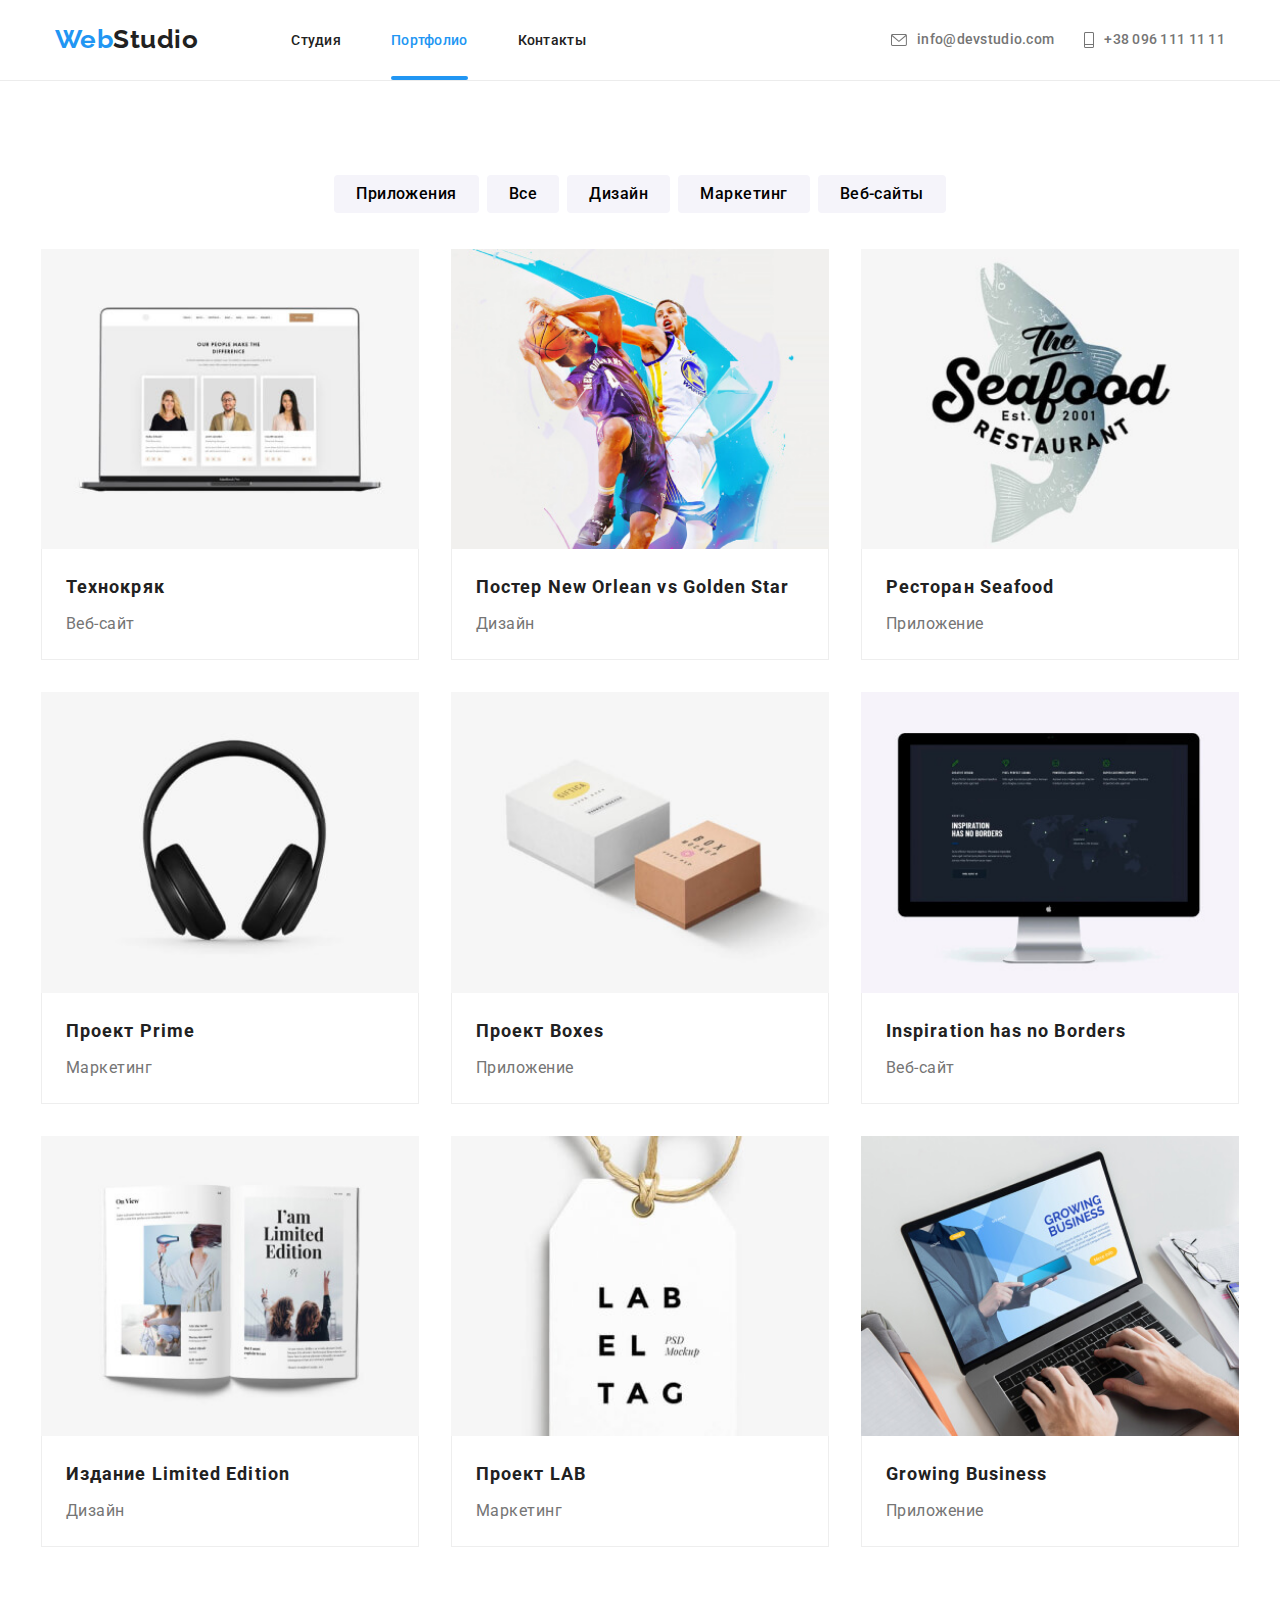
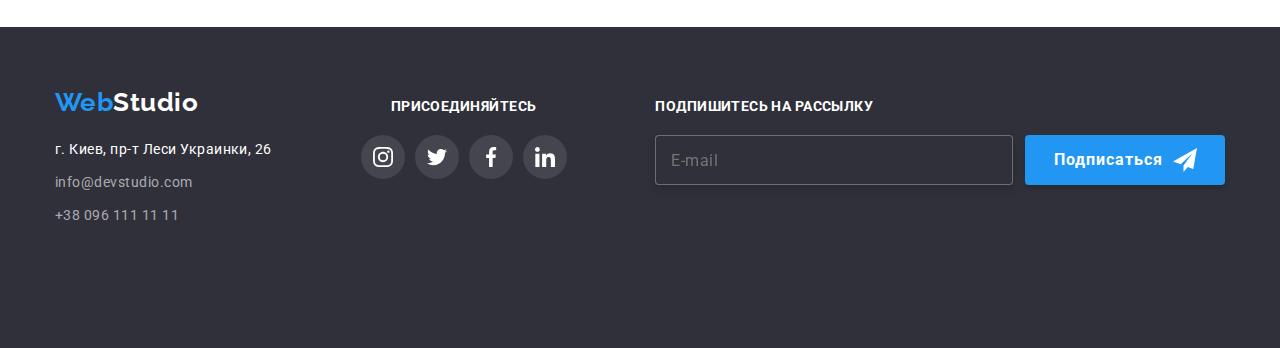
==== commit 22a53da2: "update css" ====
--- a/portfolio.html
+++ b/portfolio.html
@@ -57,14 +57,14 @@
         </div>
         <!-- мобильное меню -->
     
-        <button class="mobil-btn is-open" type="button" data-menu-button aria-expanded="false"
+        <button class="mobil-btn" type="button" data-menu-button aria-expanded="false"
             aria-controls="menu container">
             <svg width="40" height="40" aria-label="Переключатель мобильного меню">
-                <use class="mobil-btn__close" href="/images/icons.svg#icon-close-black-18dp-2-1"></use>
-                <use class="mobil-btn__menu" href="/images/icons.svg#icon-burger"></use>
+                <use class="mobil-btn__close" href="./images/icons.svg#icon-close-black-18dp-2-1"></use>
+                <use class="mobil-btn__menu" href="./images/icons.svg#icon-burger"></use>
             </svg>
         </button>
-        <div class="mobil-menu is-open" id="menu container" data-menu>
+        <div class="mobil-menu" id="menu container" data-menu>
             <ul class="navigation-mobil list">
                 <li class="navigation-mobil__item">
                     <a href="./index.html" class="navigation-mobil__link">Студия</a>
@@ -116,7 +116,7 @@
                     <li class="catalog-list__item">
                         <a class="catalog-list__link" href="">
                             <div class="catalog-list__overlay">
-                                <img class="catalog-list__img" src="./images/hwtwo1.jpg" alt="ноутбук с карточками на дисплее" width="370">
+                                <img class="catalog-list__img" srcset="./images/set/catalog/tech1x.jpg 1x, ./images/set/catalog/tech2x.jpg 2x" src="./images/set/catalog/tech1x.jpg" alt="ноутбук с карточками на дисплее">
                                 <p class="catalog-list__content">Ресурс предлагает комплексные предложения с разным уровнем функционала и сервисов. Все это
                                     позволит посетителю получить
                                     исчерпывающие сведения о компании или частном лице.</p>
@@ -130,7 +130,13 @@
                 
                     <li class="catalog-list__item"><a href="" class="catalog-list__link">
                         <div class="catalog-list__overlay">
-                            <img class="catalog-list__img" src="./images/hwtwo2.jpg" alt="баскетболисты" width="370">
+
+                            <img class="catalog-list__img" 
+                            srcset="./images/set/catalog/bascket1x.jpg 1x, ./images/set/catalog/bascket2x.jpg 2x" 
+                            src="./images/set/catalog/bascket1x.jpg" 
+                            alt="баскетболисты" 
+                            >
+
                             <p class="catalog-list__content">Ресурс предлагает комплексные предложения с разным уровнем функционала и сервисов. Все это
                                 позволит посетителю получить
                                 исчерпывающие сведения о компании или частном лице.</p>
@@ -145,7 +151,7 @@
                 
                     <li class="catalog-list__item"><a href="" class="catalog-list__link">
                         <div class="catalog-list__overlay">
-                            <img class="catalog-list__img" src="./images/hwtwo3.jpg" alt="логотип с рыбой" width="370">
+                            <img class="catalog-list__img" srcset="./images/set/catalog/fish1x.jpg 1x, ./images/set/catalog/fish2x.jpg 2x" src="./images/set/catalog/fish1x.jpg" alt="логотип с рыбой">
                             <p class="catalog-list__content">Ресурс предлагает комплексные предложения с разным уровнем функционала и сервисов. Все это
                                 позволит посетителю получить
                                 исчерпывающие сведения о компании или частном лице.</p>
@@ -161,7 +167,7 @@
                 
                     <li class="catalog-list__item"><a href="" class="catalog-list__link">
                         <div class="catalog-list__overlay">
-                            <img class="catalog-list__img" src="./images/hwtwo4.jpg" alt="открытая книга" width="370">
+                            <img class="catalog-list__img" srcset="./images/set/catalog/prim1x.jpg 1x, ./images/set/catalog/prim2x.jpg 2x" src="./images/set/catalog/prim1x.jpg" alt="открытая книга">
                             <p class="catalog-list__content">Ресурс предлагает комплексные предложения с разным уровнем функционала и сервисов. Все это
                                 позволит посетителю получить
                                 исчерпывающие сведения о компании или частном лице.</p>
@@ -177,7 +183,7 @@
                 
                     <li class="catalog-list__item"><a href="" class="catalog-list__link">
                         <div class="catalog-list__overlay">
-                            <img class="catalog-list__img" src="./images/hwtwo5.jpg" alt="две коробки" width="370">
+                            <img class="catalog-list__img" srcset="./images/set/catalog/box1x.jpg 1x, ./images/set/catalog/box2x.jpg 2x" src="./images/set/catalog/box1x.jpg" alt="две коробки">
                             <p class="catalog-list__content">Ресурс предлагает комплексные предложения с разным уровнем функционала и сервисов. Все это
                                 позволит посетителю получить
                                 исчерпывающие сведения о компании или частном лице.</p>
@@ -193,7 +199,7 @@
                 
                     <li class="catalog-list__item"><a href="" class="catalog-list__link">
                         <div class="catalog-list__overlay">
-                            <img class="catalog-list__img" src="./images/hwtwo6.jpg" alt="монитор" width="370">
+                            <img class="catalog-list__img" srcset="./images/set/catalog/monitor1x.jpg 1x, ./images/set/catalog/monitor2x.jpg 2x" src="./images/set/catalog/monitor1x.jpg" alt="монитор">
                             <p class="catalog-list__content">Ресурс предлагает комплексные предложения с разным уровнем функционала и сервисов. Все это
                                 позволит посетителю получить
                                 исчерпывающие сведения о компании или частном лице.</p>
@@ -209,7 +215,7 @@
                 
                     <li class="catalog-list__item"><a href="" class="catalog-list__link">
                         <div class="catalog-list__overlay">
-                            <img class="catalog-list__img" src="./images/hwtwo7.jpg" alt="открытая книга" width="370">
+                            <img class="catalog-list__img" srcset="./images/set/catalog/book1x.jpg 1x, ./images/set/catalog/book2x.jpg x" src="./images/set/catalog/book1x.jpg" alt="открытая книга">
                             <p class="catalog-list__content">Ресурс предлагает комплексные предложения с разным уровнем функционала и сервисов. Все это
                                 позволит посетителю получить
                                 исчерпывающие сведения о компании или частном лице.</p>
@@ -225,7 +231,7 @@
                 
                     <li class="catalog-list__item"><a href="" class="catalog-list__link">
                         <div class="catalog-list__overlay">
-                            <img class="catalog-list__img" src="./images/hwtwo8.jpg" alt="ярлык" width="370">
+                            <img class="catalog-list__img" srcset="./images/set/catalog/lab1x.jpg 1x, ./images/set/catalog/lab2x.jpg 2x" src="./images/set/catalog/lab1x.jpg" alt="ярлык">
                             <p class="catalog-list__content">Ресурс предлагает комплексные предложения с разным уровнем функционала и сервисов. Все это
                                 позволит посетителю получить
                                 исчерпывающие сведения о компании или частном лице.</p>
@@ -242,7 +248,7 @@
                     <li class="catalog-list__item">
                         <a href="" class="catalog-list__link">
                             <div class="catalog-list__overlay">
-                                <img class="catalog-list__img" src="./images/hwtwo9.jpg" alt="печать на клавиатуре" width="370">
+                                <img class="catalog-list__img" srcset="./images/set/catalog/note1x.jpg 1x, ./images/set/catalog/note2x.jpg 2x" src="./images/set/catalog/note1x.jpg" alt="печать на клавиатуре">
                                 <p class="catalog-list__content">Ресурс предлагает комплексные предложения с разным уровнем функционала и сервисов. Все это
                                     позволит посетителю получить
                                     исчерпывающие сведения о компании или частном лице.</p>
--- a/css/main.min.css
+++ b/css/main.min.css
@@ -1 +1 @@
-/*! modern-normalize v1.1.0 | MIT License | https://github.com/sindresorhus/modern-normalize */*,::before,::after{box-sizing:border-box}html{line-height:1.15;-webkit-text-size-adjust:100%;-moz-tab-size:4;tab-size:4}body{margin:0;font-family:system-ui,-apple-system,"Segoe UI",Roboto,Helvetica,Arial,sans-serif,"Apple Color Emoji","Segoe UI Emoji"}hr{height:0;color:inherit}abbr[title]{text-decoration:underline dotted}b,strong{font-weight:bolder}code,kbd,samp,pre{font-family:ui-monospace,SFMono-Regular,Consolas,"Liberation Mono",Menlo,monospace;font-size:1em}small{font-size:80%}sub,sup{font-size:75%;line-height:0;position:relative;vertical-align:baseline}sub{bottom:-0.25em}sup{top:-0.5em}table{text-indent:0;border-color:inherit}button,input,optgroup,select,textarea{font-family:inherit;font-size:100%;line-height:1.15;margin:0}button,select{text-transform:none}button,[type=button],[type=reset],[type=submit]{-webkit-appearance:button}::-moz-focus-inner{border-style:none;padding:0}:-moz-focusring{outline:1px dotted ButtonText}:-moz-ui-invalid{box-shadow:none}legend{padding:0}progress{vertical-align:baseline}::-webkit-inner-spin-button,::-webkit-outer-spin-button{height:auto}[type=search]{-webkit-appearance:textfield;outline-offset:-2px}::-webkit-search-decoration{-webkit-appearance:none}::-webkit-file-upload-button{-webkit-appearance:button;font:inherit}summary{display:list-item}body{color:var(--primary-text-color);background-color:var(--primary-bg-color);font-family:Roboto,Comfortaa,Lato,sans-serif;letter-spacing:.03em}h1,h2,h3,h4,h5,h6,p,ul{padding:0;margin:0}.list{list-style:none;font-style:normal}.conteiner{padding:0 15px;margin:0 auto}@media screen and (min-width: 480px){.conteiner{width:480px}}@media screen and (min-width: 768px){.conteiner{width:768px}}@media screen and (min-width: 1200px){.conteiner{width:1200px}}.conteiner__footer{display:flex;flex-direction:column;align-items:center}@media screen and (min-width: 768px){.conteiner__footer{flex-direction:row;flex-wrap:wrap;justify-content:space-evenly;align-items:baseline}}@media screen and (min-width: 1200px){.conteiner__footer{justify-content:space-between}}.title-hide{position:absolute;white-space:nowrap;width:1px;height:1px;overflow:hidden;border:0;padding:0;clip:rect(0 0 0 0);clip-path:inset(50%);margin:-1px}.section{margin:0 auto;padding-top:94px;padding-bottom:94px}.section-bg-color{background-color:#f5f4fa}.section__title{margin-bottom:50px;font-weight:700;font-size:36px;line-height:1.17;text-align:center}.section__list{margin-bottom:10px;text-align:center;color:#212121;font-weight:700;font-size:14px;line-height:1.14;text-transform:uppercase;text-decoration:none}@media screen and (min-width: 480px){.section__list{text-align:start}}.header{position:relative;border-bottom:1px solid #ececec}@media screen and (max-width: 767px){.header .conteiner{display:none}}@media screen and (max-width: 767px){.header{height:60px;padding:16px 15px}}.logo{display:block}@media screen and (min-width: 768px){.logo.header__logo--mobil{display:none}}.logo{color:#2196f3;font-family:Raleway,sans-serif;font-weight:700;font-size:24px;line-height:1.17;text-decoration:none}@media screen and (min-width: 1200px){.logo{font-size:26px;line-height:1.2}}@media screen and (min-width: 1200px){.logo.footer__logo{text-align:start}}@media screen and (min-width: 1200px){.navigation .logo{margin-right:93px}}.logo__color--prime{color:#212121}.footer__logo{display:block;margin-bottom:20px;text-align:center}.logo__color--second{color:#fff}.navigation{display:flex;align-items:center;justify-content:space-between;height:80px}.navigation__list{display:flex}.navigation__item:not(:last-child){margin-right:50px}.navigation__link{display:block;padding-top:32px;padding-bottom:32px;color:#212121;font-weight:500;font-size:14px;line-height:1.2;letter-spacing:.02em;text-decoration:none;transition-duration:250ms;transition-timing-function:cubic-bezier(0.4, 0, 0.2, 1)}.navigation__link:hover,.navigation__link:focus{color:#2196f3}.navigation__link-current{display:block;position:relative;padding-top:32px;padding-bottom:32px;color:#2196f3;font-weight:500;font-size:14px;line-height:1.2;letter-spacing:.02em;text-decoration:none}.navigation__link-current::after{content:"";position:absolute;bottom:0;left:0;width:100%;height:4px;border-radius:4px;background-color:#2196f3}.mobil-btn{position:absolute;top:11px;right:13px;z-index:2;display:inline-flex;margin:0;padding:0;border:none;background-color:rgba(0,0,0,0);transition-duration:250ms;transition-timing-function:cubic-bezier(0.4, 0, 0.2, 1)}.mobil-btn .mobil-btn__close{display:none}@media screen and (min-width: 768px){.mobil-btn{display:none}}.mobil-btn:hover,.mobil-btn:focus{fill:#2196f3}.mobil-btn.is-open .mobil-btn__close{display:block}.mobil-btn.is-open .mobil-btn__menu{display:none}.mobil-menu{display:flex;flex-direction:column;position:absolute;display:none;top:0;left:0;width:100vw;height:100vh;background-color:#fff;z-index:1;padding:48px 40px;text-align:center}.mobil-menu.is-open{display:flex}@media screen and (min-width: 768px){.mobil-menu.is-open{display:none}}@media screen and (min-width: 768px){.mobil-menu{display:none}}.navigation-mobil{display:flex;flex-direction:column;align-items:flex-start;margin-bottom:auto;font-weight:500;font-size:40px;line-height:1.9;text-align:center;letter-spacing:.02em}.navigation-mobil__link-current{text-decoration:none;color:#2196f3}.navigation-mobil__link{text-decoration:none;color:#212121;transition-duration:250ms;transition-timing-function:cubic-bezier(0.4, 0, 0.2, 1)}.navigation-mobil__link:hover,.navigation-mobil__link:focus{color:#2196f3}.mobil-contacts{margin-bottom:64px}.mobil-contacts__link{display:flex;padding:16px 0;font-weight:500;font-size:24px;line-height:1.17;letter-spacing:.02em;color:#757575;text-decoration:none;transition-duration:250ms;transition-timing-function:cubic-bezier(0.4, 0, 0.2, 1)}.mobil-contacts__link:hover,.mobil-contacts__link:focus{color:#2196f3;font-size:34px}.mobil-networks{display:flex;flex-wrap:wrap}.mobil-networks__item:not(:last-child){border-right:1px solid rgba(33,33,33,.2)}.mobil-networks__link{padding:0 10px;font-weight:500;font-size:18px;line-height:1.22;letter-spacing:.02em;color:#2196f3;text-decoration:none}.contacts-header{display:flex;flex-direction:column}@media screen and (min-width: 1200px){.contacts-header{flex-direction:row;margin-left:auto}}.contacts-header__link{display:flex;align-items:center;padding:5px 0;color:#757575;font-weight:500;font-size:14px;line-height:1.14;letter-spacing:.02em;text-decoration:none;transition-duration:250ms;transition-timing-function:cubic-bezier(0.4, 0, 0.2, 1)}.contacts-header__link:hover,.contacts-header__link:focus{color:#2196f3}.contacts-header__link:hover .contacts-header__svg-mail,.contacts-header__link:hover .contacts-header__svg-tel,.contacts-header__link:focus .contacts-header__svg-mail,.contacts-header__link:focus .contacts-header__svg-tel{fill:#2196f3}@media screen and (min-width: 1200px){.contacts-header__link{padding:30px 0}}@media screen and (min-width: 1200px){.contacts-header__item:not(:last-child){margin-right:30px}}.contacts-header__svg-mail{margin-right:10px;fill:#757575;transition-duration:250ms;transition-timing-function:cubic-bezier(0.4, 0, 0.2, 1)}.contacts-header__svg-tel{margin-right:10px;fill:#757575;transition-duration:250ms;transition-timing-function:cubic-bezier(0.4, 0, 0.2, 1)}.hero{padding-top:118px;margin:0 auto;max-width:1600px;height:400px;background-color:#c4c4c4;background-image:linear-gradient(to left, rgba(47, 48, 58, 0.4), rgba(47, 48, 58, 0.4)),url(../images/hero.jpg);background-size:cover;background-repeat:no-repeat;background-position:center}@media screen and (min-width: 480px){.hero{height:400px}}@media screen and (min-width: 768px){.hero{height:400px}}@media screen and (min-width: 1200px){.hero{height:600px;padding-top:200px}}.hero__title{margin-right:auto;margin-left:auto;margin-bottom:30px;color:#fff;font-weight:900;font-size:26px;line-height:1.62;text-align:center;letter-spacing:.06em;text-transform:uppercase}@media screen and (min-width: 1200px){.hero__title{font-size:44px;line-height:1.36}}.backdrop{position:fixed;top:0;left:0;z-index:1;width:100%;height:100%;background-color:rgba(0,0,0,.2);opacity:1;transition:opacity 250ms cubic-bezier(0.4, 0, 0.2, 1)}.backdrop.is-hidden{pointer-events:none;opacity:0}.backdrop.is-hidden .modal{transform:translate(-50%, -50%) scale(1.1)}.modal{position:absolute;top:50%;left:50%;transform:translate(-50%, -50%) scale(1);width:528px;height:581px;border-radius:4px;background-color:#fff;box-shadow:0px 1px 3px rgba(0,0,0,.12),0px 1px 1px rgba(0,0,0,.14),0px 2px 1px rgba(0,0,0,.2);transition:transform 250ms cubic-bezier(0.4, 0, 0.2, 1)}@media screen and (max-width: 1199px){.modal{width:100%;max-width:450px;height:609px}}.modal__btn{position:absolute;top:8px;right:8px;display:flex;justify-content:center;align-items:center;padding:0px;border:0;width:30px;height:30px;border-radius:50%;border:1px solid rgba(0,0,0,.1);background-color:#fff}.modal__btn:hover .modal__btn--img{cursor:pointer;fill:#2196f3}.modal__btn--img{width:18px;height:18px;fill:#212121;transition-duration:250ms;transition-timing-function:cubic-bezier(0.4, 0, 0.2, 1)}.form{padding:40px}.form__title{display:block;margin-bottom:12px;font-weight:700;font-size:20px;line-height:1.15;text-align:center;letter-spacing:.03em;color:#212121}.form__label{position:relative;display:block;margin-bottom:10px}.form__name{display:block;margin-bottom:4px;font-weight:400;font-size:12px;line-height:1.17;letter-spacing:.01em;color:#757575}.form__icon{position:absolute;bottom:11px;left:12px;width:18px;height:18px;fill:#212121;transition-duration:250ms;transition-timing-function:cubic-bezier(0.4, 0, 0.2, 1)}.form__label:focus-within .form__icon{fill:#2196f3}.form__input{width:448px;height:40px;padding:10px 40px;outline:none;cursor:pointer;border:1px solid rgba(33,33,33,.2);border-radius:4px;transition-duration:250ms;transition-timing-function:cubic-bezier(0.4, 0, 0.2, 1)}.form__label:focus-within .form__input{border:1px solid #2196f3}@media screen and (max-width: 1199px){.form__input{width:100%}}.form__textarea{display:block;margin-bottom:20px}.form__textarea-field{width:448px;height:120px;padding:12px 16px;resize:none;outline:none;cursor:pointer;border:1px solid rgba(33,33,33,.2);border-radius:4px;font-size:12px;line-height:14px;letter-spacing:.01em;color:rgba(117,117,117,.5);transition-duration:250ms;transition-timing-function:cubic-bezier(0.4, 0, 0.2, 1)}.form__textarea:focus-within .form__textarea-field{border:1px solid #2196f3}@media screen and (max-width: 1199px){.form__textarea-field{width:100%}}.form__checkbox{display:flex;justify-content:center;align-items:center;margin-bottom:30px;color:#757575;font-weight:400;font-size:14px;line-height:24px;letter-spacing:.03em}.form__checkbox-input{text-align:center;appearance:none;position:absolute}.form__checkbox-icon{width:16px;height:15px;margin-right:7px;border-radius:2px;border:2px solid #212121;fill:#fff;transition-duration:250ms;transition-timing-function:cubic-bezier(0.4, 0, 0.2, 1)}.form__checkbox-input:checked+.form__checkbox-icon{border:0;background-color:#2196f3}.form__checkbox-text{font-weight:400;font-size:14px;line-height:1.71;letter-spacing:.03em;color:#757575}@media screen and (max-width: 1199px){.form__checkbox-text{font-size:12px}}.form__checkbox-agreement{text-decoration-line:underline;color:#2196f3}.form-footer .button__primary{padding:10px 28px}.qualitys{padding-top:60px;padding-bottom:60px}.qualitys__list{display:block;margin:-15px;color:#757575}@media screen and (min-width: 768px){.qualitys__list{display:flex;flex-wrap:wrap}}@media screen and (min-width: 1200px){.qualitys__list{flex-wrap:nowrap}}.qualitys__item{margin:15px}@media screen and (min-width: 768px)and (max-width: 1199px){.qualitys__item{width:calc((100% - 60px)/2)}}@media screen and (min-width: 1200px){.qualitys__item:not(:last-child){margin-bottom:30px}}.qualitys__icon{display:flex;justify-content:center;align-items:center;height:120px;margin-bottom:30px;border-radius:4px;background-color:#f5f4fa}.qualitys__svg{width:70px;height:70px}.qualitys__description{font-weight:400;font-size:14px;line-height:1.71}.section.section__features{display:none}@media screen and (min-width: 1200px){.section.section__features{display:block}}.features{display:flex}.features__item:not(:last-child){margin-right:30px}.features__box{position:relative}.features__box::after{content:"";position:absolute;bottom:0;left:0;width:100%;height:70px;background-color:rgba(47,48,58,.8)}.features__img{display:block}.featuers__subtitle{position:absolute;bottom:0;width:100%;margin-bottom:27px;left:50%;transform:translate(-50%);z-index:1;font-style:normal;font-weight:700;font-size:14px;line-height:1.14;text-align:center;text-transform:uppercase;color:#fff}.team{display:block}@media screen and (min-width: 768px)and (max-width: 1199px){.team{display:flex;flex-wrap:wrap;margin:-15px}}@media screen and (min-width: 1200px){.team{display:flex}}.team__item{max-width:450px;background-color:#fff;box-shadow:0px 1px 3px rgba(0,0,0,.12),0px 1px 1px rgba(0,0,0,.14),0px 2px 1px rgba(0,0,0,.2);border-radius:0px 0px 4px 4px}@media screen and (min-width: 768px)and (max-width: 1199px){.team__item{width:calc((100% - 60px)/2);margin:15px}}@media screen and (max-width: 768px){.team__item:not(:last-child){margin-bottom:30px}}@media screen and (min-width: 1200px){.team__item:not(:last-child){margin-right:30px}}.team__image{width:100%;margin-bottom:30px}.team__name{margin-bottom:10px;font-weight:500;font-size:16px;line-height:1.19;text-align:center}.team__description{margin-bottom:16px;font-weight:400;font-size:16px;line-height:1.19;text-align:center;color:#757575}.social-networks{display:flex;justify-content:center;margin-bottom:30px}@media screen and (max-width: 767px){.social-networks{padding-bottom:30px;margin-bottom:0}}.social-networks__item:not(:last-child){margin-right:10px}.social-networks__link{display:flex;justify-content:center;align-items:center;width:44px;height:44px;border-radius:50%;background-color:#fff;transition-duration:250ms;transition-timing-function:cubic-bezier(0.4, 0, 0.2, 1)}.social-networks__link:hover,.social-networks__link:focus{background-color:#2196f3}.social-networks__svg{fill:#afb1b8;background-size:cover;transition-duration:250ms;transition-timing-function:cubic-bezier(0.4, 0, 0.2, 1)}.social-networks__link:hover .social-networks__svg,.social-networks__link:focus .social-networks__svg{fill:#fff}.clients__title{margin-bottom:30px;text-align:center;font-weight:700;font-size:28px;line-height:1.17}@media screen and (min-width: 1200px){.clients__title{font-size:36px;margin-bottom:50px}}.clients__list{display:flex;flex-wrap:wrap}@media screen and (max-width: 1199px){.clients__list{margin:-15px}}@media screen and (min-width: 1200px){.clients__list{flex-wrap:nowrap}}.clients__item{margin:15px}@media screen and (max-width: 767px){.clients__item{width:calc((100% - 60px)/2)}}@media screen and (min-width: 768px){.clients__item{width:calc((100% - 90px)/3)}}.clients__link{display:flex;justify-content:center;align-items:center;width:100%;height:90px;border:1px solid #afb1b8;border-radius:4px;transition-duration:250ms;transition-timing-function:cubic-bezier(0.4, 0, 0.2, 1)}.clients__link:hover,.clients__link:focus{width:100%;height:90px;border:1px solid #2196f3;border-radius:4px}.clients__svg{fill:#afb1b8;transition-duration:250ms;transition-timing-function:cubic-bezier(0.4, 0, 0.2, 1)}.clients__link:hover .clients__svg,.clients__link:focus .clients__svg{fill:#2196f3}.filter-list{display:flex;justify-content:center;margin-bottom:50px}@media screen and (max-width: 767px){.filter-list{flex-wrap:wrap;justify-content:flex-start}}.filter-list__item:not(:last-child){margin-right:8px}@media screen and (max-width: 767px){.filter-list__item{margin-bottom:15px}}@media screen and (min-width: 768px){.filter-list__item{margin-bottom:0}}.catalog-list{display:flex;flex-wrap:wrap}@media screen and (max-width: 767px){.catalog-list{display:block}}@media screen and (min-width: 768px){.catalog-list{display:flex;margin:-15px}}@media screen and (min-width: 1200px){.catalog-list{gap:30px}}.catalog-list__item{width:calc((100% - 60px)/3);border:1px solid rgba(0,0,0,0)}.catalog-list__item:hover,.catalog-list__item:focus{border:1px solid #eee;box-shadow:0px 1px 1px rgba(0,0,0,.12),0px 4px 4px rgba(0,0,0,.06),1px 4px 6px rgba(0,0,0,.16)}@media screen and (max-width: 767px){.catalog-list__item{width:100%}.catalog-list__item:not(:last-child){margin-bottom:30px}}@media screen and (min-width: 768px){.catalog-list__item{width:calc((100% - 60px)/2);margin:15px}}@media screen and (min-width: 1200px){.catalog-list__item{width:calc((100% - 60px)/3);margin:0}}.catalog-list__link{display:flex;flex-direction:column;height:100%;text-decoration:none}.catalog-list__overlay{position:relative;overflow:hidden}.catalog-list__img{display:block;width:100%}.catalog-list__content{position:absolute;width:100%;height:100%;top:0;left:0;transform:translateY(101%);padding:63px 24px;background-color:rgba(33,150,243,.9);font-style:normal;font-weight:400;font-size:18px;line-height:1.56;color:#fff;transition-duration:250ms;transition-timing-function:cubic-bezier(0.4, 0, 0.2, 1)}.catalog-list__item:hover .catalog-list__content,.catalog-list__item:focus .catalog-list__content{transform:translate(0);transition-duration:250ms;transition-timing-function:cubic-bezier(0.4, 0, 0.2, 1);pointer-events:all}.catalog-list__box{display:flex;flex-direction:column;flex-grow:1;padding:20px 24px;border-right:1px solid #eee;border-bottom:1px solid #eee;border-left:1px solid #eee}.catalog-list__title{margin-bottom:4px;color:#212121;font-weight:700;font-size:18px;line-height:2;letter-spacing:.06em}.catalog-list__text{color:#757575;font-weight:400;font-size:16px;line-height:1.88}.button{display:inline-block;font-family:inherit;cursor:pointer;border:0;border-radius:4px}.button__secondary{padding:6px 22px;background-color:#f5f4fa;font-weight:500;font-size:16px;line-height:1.62;letter-spacing:.03em}.button__secondary:hover,.button__secondary:focus{color:#fff;background:#2196f3;box-shadow:0px 3px 1px rgba(0,0,0,.1),0px 1px 2px rgba(0,0,0,.08),0px 2px 2px rgba(0,0,0,.12);transition-duration:250ms;transition-timing-function:cubic-bezier(0.4, 0, 0.2, 1)}.button__primary{display:block;padding:10px 30px;margin:0px auto;color:#fff;background-color:#2196f3;font-weight:700;font-size:16px;line-height:1.88;align-items:center;letter-spacing:.06em;box-shadow:0px 4px 4px rgba(0,0,0,.15);transition-duration:250ms;transition-timing-function:cubic-bezier(0.4, 0, 0.2, 1)}.button__primary:hover,.button__primary:focus{color:#212121;background-color:#f5f4fa}.form-footer__box .button__primary{position:relative;padding:10px 62px 10px 29px}.footer{padding-top:60px;padding-bottom:60px;background-color:#2f303a}.contacts-footer{display:block;list-style:none;text-align:center;margin-bottom:60px}@media screen and (min-width: 1200px){.contacts-footer{text-align:start}}.contacts-footer__item:not(:last-child){margin-bottom:9px}.contacts-footer__link{color:rgba(255,255,255,.6);font-weight:400;font-size:14px;line-height:1.71;text-decoration:none;transition-duration:250ms;transition-timing-function:cubic-bezier(0.4, 0, 0.2, 1)}.contacts-footer__link:hover,.contacts-footer__link:focus{color:#2196f3}.contacts-footer__address{color:#fff;font-weight:400;font-size:14px;line-height:1.71;text-decoration:none;transition-duration:250ms;transition-timing-function:cubic-bezier(0.4, 0, 0.2, 1)}.contacts-footer__address:hover,.contacts-footer__address:focus{color:#2196f3}.footer-networks{margin-bottom:60px;width:206px;text-align:center}.footer-networks__title{margin-bottom:20px;font-weight:700;font-size:14px;line-height:1.14;text-transform:uppercase;color:#fff}.footer-networks__list{display:flex}.footer-networks__item:not(:last-child){margin-right:10px}.footer-networks__link{display:flex;justify-content:center;align-items:center;border-radius:50%;width:44px;height:44px;background-color:rgba(255,255,255,.1);transition-duration:250ms;transition-timing-function:cubic-bezier(0.4, 0, 0.2, 1)}.footer-networks__link:hover,.footer-networks__link:focus{background-color:#2196f3}.footer-networks__svg{fill:#fff}.form-footer{margin-top:12px}@media screen and (max-width: 1199px){.form-footer{width:100%}}.form-footer__call{display:block;margin-bottom:20px;text-align:center;font-style:normal;font-weight:700;font-size:14px;line-height:1.14;letter-spacing:.03em;text-transform:uppercase;color:#fff}@media screen and (min-width: 1200px){.form-footer__call{text-align:start}}.form-footer__box{display:flex;flex-direction:column;align-items:center}@media screen and (min-width: 1200px){.form-footer__box{flex-direction:row;align-items:flex-start}}.form-footer__fild{width:100%;padding:15px;height:50px;background-color:#2f303a;border:1px solid rgba(255,255,255,.3);filter:drop-shadow(0px 4px 4px rgba(0, 0, 0, 0.15));border-radius:4px;outline:none;font-size:16px;line-height:1.25;letter-spacing:.03em;color:rgba(255,255,255,.6);transition-duration:250ms;transition-timing-function:cubic-bezier(0.4, 0, 0.2, 1)}.form-footer__mark:focus-within .form-footer__fild{border-color:#2196f3}@media screen and (min-width: 768px){.form-footer__fild{max-width:450px;display:block;margin:0 auto}}@media screen and (min-width: 1200px){.form-footer__fild{margin-right:12px}}.form-footer__mark{width:100%;margin-bottom:20px}@media screen and (min-width: 1200px){.form-footer__mark{min-width:358px;margin-right:12px}}.form-footer__button-icon{position:absolute;top:50%;right:28px;transform:translatey(-50%);width:24px;height:24px;fill:#fff}/*# sourceMappingURL=main.min.css.map */+/*! modern-normalize v1.1.0 | MIT License | https://github.com/sindresorhus/modern-normalize */*,::before,::after{box-sizing:border-box}html{line-height:1.15;-webkit-text-size-adjust:100%;-moz-tab-size:4;tab-size:4}body{margin:0;font-family:system-ui,-apple-system,"Segoe UI",Roboto,Helvetica,Arial,sans-serif,"Apple Color Emoji","Segoe UI Emoji"}hr{height:0;color:inherit}abbr[title]{text-decoration:underline dotted}b,strong{font-weight:bolder}code,kbd,samp,pre{font-family:ui-monospace,SFMono-Regular,Consolas,"Liberation Mono",Menlo,monospace;font-size:1em}small{font-size:80%}sub,sup{font-size:75%;line-height:0;position:relative;vertical-align:baseline}sub{bottom:-0.25em}sup{top:-0.5em}table{text-indent:0;border-color:inherit}button,input,optgroup,select,textarea{font-family:inherit;font-size:100%;line-height:1.15;margin:0}button,select{text-transform:none}button,[type=button],[type=reset],[type=submit]{-webkit-appearance:button}::-moz-focus-inner{border-style:none;padding:0}:-moz-focusring{outline:1px dotted ButtonText}:-moz-ui-invalid{box-shadow:none}legend{padding:0}progress{vertical-align:baseline}::-webkit-inner-spin-button,::-webkit-outer-spin-button{height:auto}[type=search]{-webkit-appearance:textfield;outline-offset:-2px}::-webkit-search-decoration{-webkit-appearance:none}::-webkit-file-upload-button{-webkit-appearance:button;font:inherit}summary{display:list-item}body{color:var(--primary-text-color);background-color:var(--primary-bg-color);font-family:Roboto,Comfortaa,Lato,sans-serif;letter-spacing:.03em}h1,h2,h3,h4,h5,h6,p,ul{padding:0;margin:0}.list{list-style:none;font-style:normal}.conteiner{padding:0 15px;margin:0 auto}@media screen and (min-width: 480px){.conteiner{width:480px}}@media screen and (min-width: 768px){.conteiner{width:768px}}@media screen and (min-width: 1200px){.conteiner{width:1200px}}.conteiner__footer{display:flex;flex-direction:column;align-items:center}@media screen and (min-width: 768px){.conteiner__footer{flex-direction:row;flex-wrap:wrap;justify-content:space-evenly;align-items:baseline}}@media screen and (min-width: 1200px){.conteiner__footer{justify-content:space-between}}.title-hide{position:absolute;white-space:nowrap;width:1px;height:1px;overflow:hidden;border:0;padding:0;clip:rect(0 0 0 0);clip-path:inset(50%);margin:-1px}.section{margin:0 auto;padding-top:94px;padding-bottom:94px}.section-bg-color{background-color:#f5f4fa}.section__title{margin-bottom:50px;font-weight:700;font-size:36px;line-height:1.17;text-align:center}.section__list{margin-bottom:10px;text-align:center;color:#212121;font-weight:700;font-size:14px;line-height:1.14;text-transform:uppercase;text-decoration:none}@media screen and (min-width: 480px){.section__list{text-align:start}}.header{position:relative;border-bottom:1px solid #ececec}@media screen and (max-width: 767px){.header .conteiner{display:none}}@media screen and (max-width: 767px){.header{height:60px;padding:16px 15px}}.logo{display:inline-block}@media screen and (min-width: 768px){.logo.header__logo--mobil{display:none}}.logo{color:#2196f3;font-family:Raleway,sans-serif;font-weight:700;font-size:24px;line-height:1.17;text-decoration:none}@media screen and (min-width: 1200px){.logo{font-size:26px;line-height:1.2}}@media screen and (min-width: 1200px){.logo.footer__logo{text-align:start}}@media screen and (min-width: 1200px){.navigation .logo{margin-right:93px}}.logo__color--prime{color:#212121}.footer__logo{display:block;margin-bottom:20px;text-align:center}.logo__color--second{color:#fff}.navigation{display:flex;align-items:center;justify-content:space-between;height:80px}.navigation__list{display:flex}.navigation__item:not(:last-child){margin-right:50px}.navigation__link{display:block;padding-top:32px;padding-bottom:32px;color:#212121;font-weight:500;font-size:14px;line-height:1.2;letter-spacing:.02em;text-decoration:none;transition-duration:250ms;transition-timing-function:cubic-bezier(0.4, 0, 0.2, 1)}.navigation__link:hover,.navigation__link:focus{color:#2196f3}.navigation__link-current{display:block;position:relative;padding-top:32px;padding-bottom:32px;color:#2196f3;font-weight:500;font-size:14px;line-height:1.2;letter-spacing:.02em;text-decoration:none}.navigation__link-current::after{content:"";position:absolute;bottom:0;left:0;width:100%;height:4px;border-radius:4px;background-color:#2196f3}.mobil-btn{position:absolute;top:11px;right:13px;z-index:2;display:inline-flex;margin:0;padding:0;border:none;background-color:rgba(0,0,0,0);transition-duration:250ms;transition-timing-function:cubic-bezier(0.4, 0, 0.2, 1)}.mobil-btn .mobil-btn__close{display:none}@media screen and (min-width: 768px){.mobil-btn{display:none}}.mobil-btn:hover,.mobil-btn:focus{fill:#2196f3}.mobil-btn.is-open .mobil-btn__close{display:block}.mobil-btn.is-open .mobil-btn__menu{display:none}.mobil-menu{display:flex;flex-direction:column;position:absolute;display:none;top:0;left:0;width:100vw;height:100vh;background-color:#fff;z-index:1;padding:48px 40px;text-align:center}.mobil-menu.is-open{display:flex}@media screen and (min-width: 768px){.mobil-menu.is-open{display:none}}@media screen and (min-width: 768px){.mobil-menu{display:none}}.navigation-mobil{display:flex;flex-direction:column;align-items:flex-start;margin-bottom:auto;font-weight:500;font-size:40px;line-height:1.9;text-align:center;letter-spacing:.02em}.navigation-mobil__link-current{text-decoration:none;color:#2196f3}.navigation-mobil__link{text-decoration:none;color:#212121;transition-duration:250ms;transition-timing-function:cubic-bezier(0.4, 0, 0.2, 1)}.navigation-mobil__link:hover,.navigation-mobil__link:focus{color:#2196f3}.mobil-contacts{margin-bottom:64px}.mobil-contacts__link{display:flex;padding:16px 0;font-weight:500;font-size:24px;line-height:1.17;letter-spacing:.02em;color:#757575;text-decoration:none;transition-duration:250ms;transition-timing-function:cubic-bezier(0.4, 0, 0.2, 1)}.mobil-contacts__link:hover,.mobil-contacts__link:focus{color:#2196f3;font-size:34px}.mobil-networks{display:flex;flex-wrap:wrap}.mobil-networks__item:not(:last-child){border-right:1px solid rgba(33,33,33,.2)}.mobil-networks__link{padding:0 10px;font-weight:500;font-size:18px;line-height:1.22;letter-spacing:.02em;color:#2196f3;text-decoration:none}.contacts-header{display:flex;flex-direction:column}@media screen and (min-width: 1200px){.contacts-header{flex-direction:row;margin-left:auto}}.contacts-header__link{display:flex;align-items:center;padding:5px 0;color:#757575;font-weight:500;font-size:14px;line-height:1.14;letter-spacing:.02em;text-decoration:none;transition-duration:250ms;transition-timing-function:cubic-bezier(0.4, 0, 0.2, 1)}.contacts-header__link:hover,.contacts-header__link:focus{color:#2196f3}.contacts-header__link:hover .contacts-header__svg-mail,.contacts-header__link:hover .contacts-header__svg-tel,.contacts-header__link:focus .contacts-header__svg-mail,.contacts-header__link:focus .contacts-header__svg-tel{fill:#2196f3}@media screen and (min-width: 1200px){.contacts-header__link{padding:30px 0}}@media screen and (min-width: 1200px){.contacts-header__item:not(:last-child){margin-right:30px}}.contacts-header__svg-mail{margin-right:10px;fill:#757575;transition-duration:250ms;transition-timing-function:cubic-bezier(0.4, 0, 0.2, 1)}.contacts-header__svg-tel{margin-right:10px;fill:#757575;transition-duration:250ms;transition-timing-function:cubic-bezier(0.4, 0, 0.2, 1)}.hero{padding-top:118px;margin:0 auto;max-width:1600px;height:400px;background-color:#c4c4c4;background-image:linear-gradient(to left, rgba(47, 48, 58, 0.4), rgba(47, 48, 58, 0.4)),url(/images/set/hero/heromobil1x.jpg);background-size:cover;background-repeat:no-repeat;background-position:center}@media screen and (max-width: 479px)and (min-device-pixel-ratio: 2),screen and (max-width: 479px)and (-webkit-min-device-pixel-ratio: 2),screen and (max-width: 479px)and (min-resolution: 192dpi),screen and (max-width: 479px)and (min-resolution: 2dppx){.hero{background-image:linear-gradient(to left, rgba(47, 48, 58, 0.4), rgba(47, 48, 58, 0.4)),url(/images/set/hero/heromobil2x.jpg)}}@media screen and (min-width: 480px){.hero{height:400px;background-image:linear-gradient(to left, rgba(47, 48, 58, 0.4), rgba(47, 48, 58, 0.4)),url(/images/set/hero/herotablet1x.jpg)}}@media screen and (min-width: 480px)and (min-device-pixel-ratio: 2),screen and (min-width: 480px)and (-webkit-min-device-pixel-ratio: 2),screen and (min-width: 480px)and (min-resolution: 192dpi),screen and (min-width: 480px)and (min-resolution: 2dppx){.hero{background-image:linear-gradient(to left, rgba(47, 48, 58, 0.4), rgba(47, 48, 58, 0.4)),url(/images/set/hero/herotablet2x.jpg)}}@media screen and (min-width: 1200px){.hero{height:600px;padding-top:200px;background-image:linear-gradient(to left, rgba(47, 48, 58, 0.4), rgba(47, 48, 58, 0.4)),url(/images/set/hero/herodesk1x.jpg)}}@media screen and (min-width: 1200px)and (min-device-pixel-ratio: 2),screen and (min-width: 1200px)and (-webkit-min-device-pixel-ratio: 2),screen and (min-width: 1200px)and (min-resolution: 192dpi),screen and (min-width: 1200px)and (min-resolution: 2dppx){.hero{background-image:linear-gradient(to left, rgba(47, 48, 58, 0.4), rgba(47, 48, 58, 0.4)),url(/images/set/hero/herodesk2x.jpg)}}.hero__title{margin-right:auto;margin-left:auto;margin-bottom:30px;color:#fff;font-weight:900;font-size:26px;line-height:1.62;text-align:center;letter-spacing:.06em;text-transform:uppercase}@media screen and (max-width: 1199px){.hero__title{max-width:360px}}@media screen and (min-width: 1200px){.hero__title{font-size:44px;line-height:1.36;max-width:696px}}.backdrop{position:fixed;top:0;left:0;z-index:1;width:100%;height:100%;background-color:rgba(0,0,0,.2);opacity:1;transition:opacity 250ms cubic-bezier(0.4, 0, 0.2, 1)}.backdrop.is-hidden{pointer-events:none;opacity:0}.backdrop.is-hidden .modal{transform:translate(-50%, -50%) scale(1.1)}.modal{position:absolute;top:50%;left:50%;transform:translate(-50%, -50%) scale(1);width:528px;height:581px;border-radius:4px;background-color:#fff;box-shadow:0px 1px 3px rgba(0,0,0,.12),0px 1px 1px rgba(0,0,0,.14),0px 2px 1px rgba(0,0,0,.2);transition:transform 250ms cubic-bezier(0.4, 0, 0.2, 1)}@media screen and (max-width: 1199px){.modal{width:100%;max-width:450px;height:609px}}.modal__btn{position:absolute;top:8px;right:8px;display:flex;justify-content:center;align-items:center;padding:0px;border:0;width:30px;height:30px;border-radius:50%;border:1px solid rgba(0,0,0,.1);background-color:#fff}.modal__btn:hover .modal__btn--img{cursor:pointer;fill:#2196f3}.modal__btn--img{width:18px;height:18px;fill:#212121;transition-duration:250ms;transition-timing-function:cubic-bezier(0.4, 0, 0.2, 1)}.form{padding:40px}.form__title{display:block;margin-bottom:12px;font-weight:700;font-size:20px;line-height:1.15;text-align:center;letter-spacing:.03em;color:#212121}.form__label{position:relative;display:block;margin-bottom:10px}.form__name{display:block;margin-bottom:4px;font-weight:400;font-size:12px;line-height:1.17;letter-spacing:.01em;color:#757575}.form__icon{position:absolute;bottom:11px;left:12px;width:18px;height:18px;fill:#212121;transition-duration:250ms;transition-timing-function:cubic-bezier(0.4, 0, 0.2, 1)}.form__label:focus-within .form__icon{fill:#2196f3}.form__input{width:448px;height:40px;padding:10px 40px;outline:none;cursor:pointer;border:1px solid rgba(33,33,33,.2);border-radius:4px;transition-duration:250ms;transition-timing-function:cubic-bezier(0.4, 0, 0.2, 1)}.form__label:focus-within .form__input{border:1px solid #2196f3}@media screen and (max-width: 1199px){.form__input{width:100%}}.form__textarea{display:block;margin-bottom:20px}.form__textarea-field{width:448px;height:120px;padding:12px 16px;resize:none;outline:none;cursor:pointer;border:1px solid rgba(33,33,33,.2);border-radius:4px;font-size:12px;line-height:14px;letter-spacing:.01em;color:rgba(117,117,117,.5);transition-duration:250ms;transition-timing-function:cubic-bezier(0.4, 0, 0.2, 1)}.form__textarea:focus-within .form__textarea-field{border:1px solid #2196f3}@media screen and (max-width: 1199px){.form__textarea-field{width:100%}}.form__checkbox{display:flex;justify-content:center;align-items:center;margin-bottom:30px;color:#757575;font-weight:400;font-size:14px;line-height:24px;letter-spacing:.03em}.form__checkbox-input{text-align:center;appearance:none;position:absolute}.form__checkbox-icon{width:16px;height:15px;margin-right:7px;border-radius:2px;border:2px solid #212121;fill:#fff;transition-duration:250ms;transition-timing-function:cubic-bezier(0.4, 0, 0.2, 1)}.form__checkbox-input:checked+.form__checkbox-icon{border:0;background-color:#2196f3}.form__checkbox-text{font-weight:400;font-size:14px;line-height:1.71;letter-spacing:.03em;color:#757575}@media screen and (max-width: 1199px){.form__checkbox-text{font-size:12px}}.form__checkbox-agreement{text-decoration-line:underline;color:#2196f3}.form-footer .button__primary{padding:10px 28px}.qualitys{padding-top:60px;padding-bottom:60px}.qualitys__list{display:block;margin:-15px;color:#757575}@media screen and (min-width: 768px){.qualitys__list{display:flex;flex-wrap:wrap}}@media screen and (min-width: 1200px){.qualitys__list{flex-wrap:nowrap}}.qualitys__item{margin:15px}@media screen and (min-width: 768px)and (max-width: 1199px){.qualitys__item{width:calc((100% - 60px)/2)}}@media screen and (min-width: 1200px){.qualitys__item:not(:last-child){margin-bottom:30px}}.qualitys__icon{display:flex;justify-content:center;align-items:center;height:120px;margin-bottom:30px;border-radius:4px;background-color:#f5f4fa}.qualitys__svg{width:70px;height:70px}.qualitys__description{font-weight:400;font-size:14px;line-height:1.71}.section.section__features{display:none}@media screen and (min-width: 1200px){.section.section__features{display:block}}.features{display:flex}.features__item:not(:last-child){margin-right:30px}.features__box{position:relative}.features__box::after{content:"";position:absolute;bottom:0;left:0;width:100%;height:70px;background-color:rgba(47,48,58,.8)}.features__img{display:block}.featuers__subtitle{position:absolute;bottom:0;width:100%;margin-bottom:27px;left:50%;transform:translate(-50%);z-index:1;font-style:normal;font-weight:700;font-size:14px;line-height:1.14;text-align:center;text-transform:uppercase;color:#fff}.team{display:block}@media screen and (min-width: 768px)and (max-width: 1199px){.team{display:flex;flex-wrap:wrap;margin:-15px}}@media screen and (min-width: 1200px){.team{display:flex}}.team__item{max-width:450px;background-color:#fff;box-shadow:0px 1px 3px rgba(0,0,0,.12),0px 1px 1px rgba(0,0,0,.14),0px 2px 1px rgba(0,0,0,.2);border-radius:0px 0px 4px 4px}@media screen and (min-width: 768px)and (max-width: 1199px){.team__item{width:calc((100% - 60px)/2);margin:15px}}@media screen and (max-width: 768px){.team__item:not(:last-child){margin-bottom:30px}}@media screen and (min-width: 1200px){.team__item:not(:last-child){margin-right:30px}}.team__image{width:100%;margin-bottom:30px}.team__name{margin-bottom:10px;font-weight:500;font-size:16px;line-height:1.19;text-align:center}.team__description{margin-bottom:16px;font-weight:400;font-size:16px;line-height:1.19;text-align:center;color:#757575}.social-networks{display:flex;justify-content:center;margin-bottom:30px}@media screen and (max-width: 767px){.social-networks{padding-bottom:30px;margin-bottom:0}}.social-networks__item:not(:last-child){margin-right:10px}.social-networks__link{display:flex;justify-content:center;align-items:center;width:44px;height:44px;border-radius:50%;background-color:#fff;transition-duration:250ms;transition-timing-function:cubic-bezier(0.4, 0, 0.2, 1)}.social-networks__link:hover,.social-networks__link:focus{background-color:#2196f3}.social-networks__svg{fill:#afb1b8;background-size:cover;transition-duration:250ms;transition-timing-function:cubic-bezier(0.4, 0, 0.2, 1)}.social-networks__link:hover .social-networks__svg,.social-networks__link:focus .social-networks__svg{fill:#fff}.clients__title{margin-bottom:30px;text-align:center;font-weight:700;font-size:28px;line-height:1.17}@media screen and (min-width: 1200px){.clients__title{font-size:36px;margin-bottom:50px}}.clients__list{display:flex;flex-wrap:wrap}@media screen and (max-width: 1199px){.clients__list{margin:-15px}}@media screen and (min-width: 1200px){.clients__list{flex-wrap:nowrap}}.clients__item{margin:15px}@media screen and (max-width: 767px){.clients__item{width:calc((100% - 60px)/2)}}@media screen and (min-width: 768px){.clients__item{width:calc((100% - 90px)/3)}}.clients__link{display:flex;justify-content:center;align-items:center;width:100%;height:90px;border:1px solid #afb1b8;border-radius:4px;transition-duration:250ms;transition-timing-function:cubic-bezier(0.4, 0, 0.2, 1)}.clients__link:hover,.clients__link:focus{width:100%;height:90px;border:1px solid #2196f3;border-radius:4px}.clients__svg{fill:#afb1b8;transition-duration:250ms;transition-timing-function:cubic-bezier(0.4, 0, 0.2, 1)}.clients__link:hover .clients__svg,.clients__link:focus .clients__svg{fill:#2196f3}.filter-list{display:flex;justify-content:center;margin-bottom:50px}@media screen and (max-width: 767px){.filter-list{flex-wrap:wrap;justify-content:flex-start}}.filter-list__item:not(:last-child){margin-right:8px}@media screen and (max-width: 767px){.filter-list__item{margin-bottom:15px}}@media screen and (min-width: 768px){.filter-list__item{margin-bottom:0}}.catalog-list{display:flex;flex-wrap:wrap}@media screen and (max-width: 767px){.catalog-list{display:block}}@media screen and (min-width: 768px){.catalog-list{display:flex;margin:-15px}}@media screen and (min-width: 1200px){.catalog-list{gap:30px}}.catalog-list__item{width:calc((100% - 60px)/3);border:1px solid rgba(0,0,0,0)}.catalog-list__item:hover,.catalog-list__item:focus{border:1px solid #eee;box-shadow:0px 1px 1px rgba(0,0,0,.12),0px 4px 4px rgba(0,0,0,.06),1px 4px 6px rgba(0,0,0,.16)}@media screen and (max-width: 767px){.catalog-list__item{width:100%}.catalog-list__item:not(:last-child){margin-bottom:30px}}@media screen and (min-width: 768px){.catalog-list__item{width:calc((100% - 60px)/2);margin:15px}}@media screen and (min-width: 1200px){.catalog-list__item{width:calc((100% - 60px)/3);margin:0}}.catalog-list__link{display:flex;flex-direction:column;height:100%;text-decoration:none}.catalog-list__overlay{position:relative;overflow:hidden}.catalog-list__img{display:block;width:100%}.catalog-list__content{position:absolute;width:100%;height:100%;top:0;left:0;transform:translateY(101%);padding:63px 24px;background-color:rgba(33,150,243,.9);font-style:normal;font-weight:400;font-size:18px;line-height:1.56;color:#fff;transition-duration:250ms;transition-timing-function:cubic-bezier(0.4, 0, 0.2, 1)}.catalog-list__item:hover .catalog-list__content,.catalog-list__item:focus .catalog-list__content{transform:translate(0);transition-duration:250ms;transition-timing-function:cubic-bezier(0.4, 0, 0.2, 1);pointer-events:all}.catalog-list__box{display:flex;flex-direction:column;flex-grow:1;padding:20px 24px;border-right:1px solid #eee;border-bottom:1px solid #eee;border-left:1px solid #eee}.catalog-list__title{margin-bottom:4px;color:#212121;font-weight:700;font-size:18px;line-height:2;letter-spacing:.06em}.catalog-list__text{color:#757575;font-weight:400;font-size:16px;line-height:1.88}.button{display:inline-block;font-family:inherit;cursor:pointer;border:0;border-radius:4px}.button__secondary{padding:6px 22px;background-color:#f5f4fa;font-weight:500;font-size:16px;line-height:1.62;letter-spacing:.03em}.button__secondary:hover,.button__secondary:focus{color:#fff;background:#2196f3;box-shadow:0px 3px 1px rgba(0,0,0,.1),0px 1px 2px rgba(0,0,0,.08),0px 2px 2px rgba(0,0,0,.12);transition-duration:250ms;transition-timing-function:cubic-bezier(0.4, 0, 0.2, 1)}.button__primary{display:block;padding:10px 30px;margin:0px auto;color:#fff;background-color:#2196f3;font-weight:700;font-size:16px;line-height:1.88;align-items:center;letter-spacing:.06em;box-shadow:0px 4px 4px rgba(0,0,0,.15);transition-duration:250ms;transition-timing-function:cubic-bezier(0.4, 0, 0.2, 1)}.button__primary:hover,.button__primary:focus{color:#212121;background-color:#f5f4fa}.form-footer__box .button__primary{position:relative;padding:10px 62px 10px 29px}.footer{padding-top:60px;padding-bottom:60px;background-color:#2f303a}.contacts-footer{display:block;list-style:none;text-align:center;margin-bottom:60px}@media screen and (min-width: 1200px){.contacts-footer{text-align:start}}.contacts-footer__item:not(:last-child){margin-bottom:9px}.contacts-footer__link{color:rgba(255,255,255,.6);font-weight:400;font-size:14px;line-height:1.71;text-decoration:none;transition-duration:250ms;transition-timing-function:cubic-bezier(0.4, 0, 0.2, 1)}.contacts-footer__link:hover,.contacts-footer__link:focus{color:#2196f3}.contacts-footer__address{color:#fff;font-weight:400;font-size:14px;line-height:1.71;text-decoration:none;transition-duration:250ms;transition-timing-function:cubic-bezier(0.4, 0, 0.2, 1)}.contacts-footer__address:hover,.contacts-footer__address:focus{color:#2196f3}.footer-networks{margin-bottom:60px;width:206px;text-align:center}.footer-networks__title{margin-bottom:20px;font-weight:700;font-size:14px;line-height:1.14;text-transform:uppercase;color:#fff}.footer-networks__list{display:flex}.footer-networks__item:not(:last-child){margin-right:10px}.footer-networks__link{display:flex;justify-content:center;align-items:center;border-radius:50%;width:44px;height:44px;background-color:rgba(255,255,255,.1);transition-duration:250ms;transition-timing-function:cubic-bezier(0.4, 0, 0.2, 1)}.footer-networks__link:hover,.footer-networks__link:focus{background-color:#2196f3}.footer-networks__svg{fill:#fff}.form-footer{margin-top:12px}@media screen and (max-width: 1199px){.form-footer{width:100%}}.form-footer__call{display:block;margin-bottom:20px;text-align:center;font-style:normal;font-weight:700;font-size:14px;line-height:1.14;letter-spacing:.03em;text-transform:uppercase;color:#fff}@media screen and (min-width: 1200px){.form-footer__call{text-align:start}}.form-footer__box{display:flex;flex-direction:column;align-items:center}@media screen and (min-width: 1200px){.form-footer__box{flex-direction:row;align-items:flex-start}}.form-footer__fild{width:100%;padding:15px;height:50px;background-color:#2f303a;border:1px solid rgba(255,255,255,.3);filter:drop-shadow(0px 4px 4px rgba(0, 0, 0, 0.15));border-radius:4px;outline:none;font-size:16px;line-height:1.25;letter-spacing:.03em;color:rgba(255,255,255,.6);transition-duration:250ms;transition-timing-function:cubic-bezier(0.4, 0, 0.2, 1)}.form-footer__mark:focus-within .form-footer__fild{border-color:#2196f3}@media screen and (min-width: 768px){.form-footer__fild{max-width:450px;display:block;margin:0 auto}}@media screen and (min-width: 1200px){.form-footer__fild{margin-right:12px}}.form-footer__mark{width:100%;margin-bottom:20px}@media screen and (min-width: 1200px){.form-footer__mark{min-width:358px;margin-right:12px}}.form-footer__button-icon{position:absolute;top:50%;right:28px;transform:translatey(-50%);width:24px;height:24px;fill:#fff}/*# sourceMappingURL=main.min.css.map */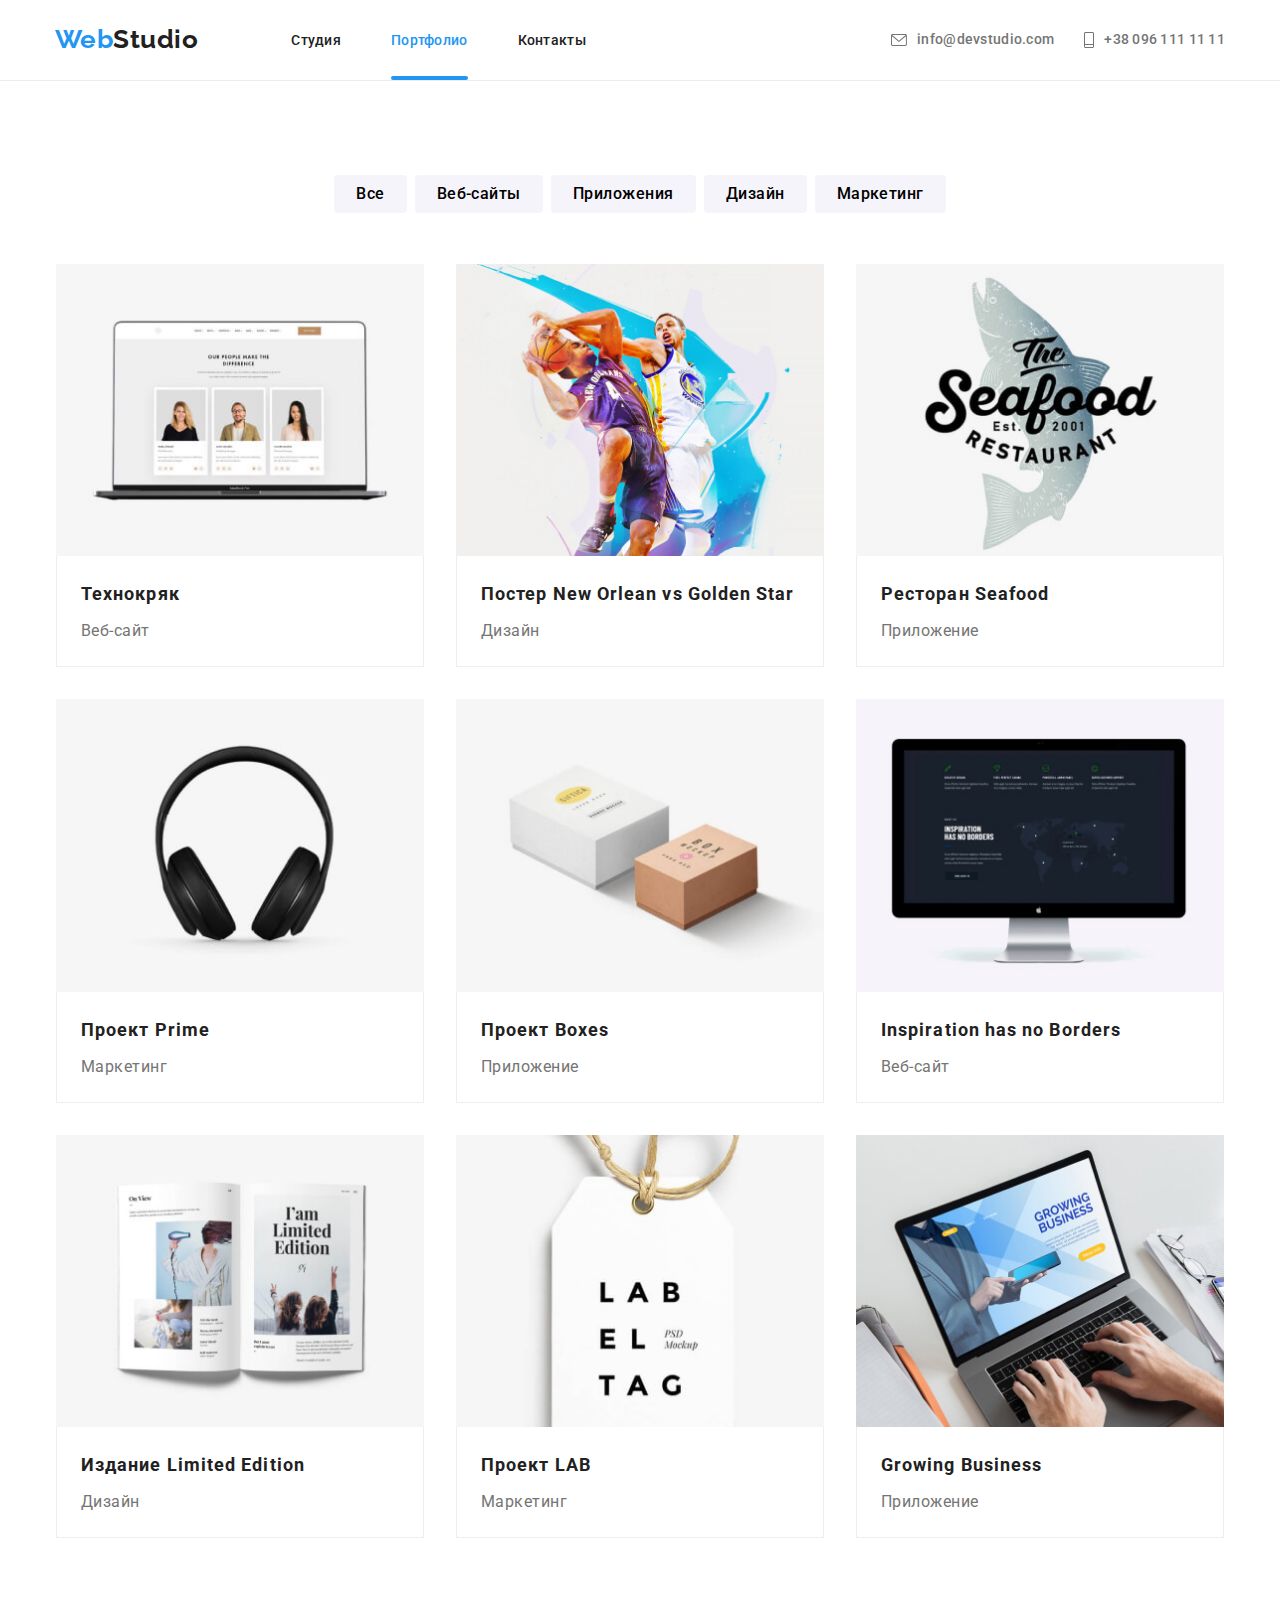
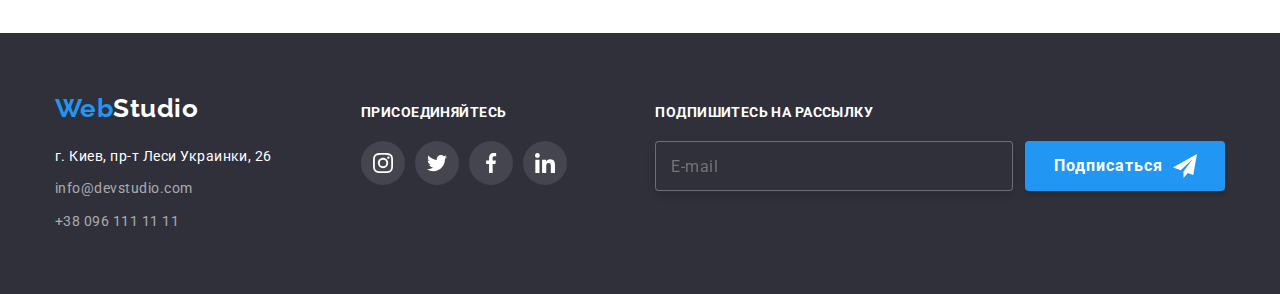
==== commit 90b60953: "update css" ====
--- a/portfolio.html
+++ b/portfolio.html
@@ -104,11 +104,11 @@
                 
                 <!-- фильтр -->
                 <ul class="filter-list list">
+                    <li class="filter-list__item"><button type="button" class="button button__secondary">Все</button></li>
+                    <li class="filter-list__item"><button type="button" class="button button__secondary">Веб-сайты</button></li>
                     <li class="filter-list__item"><button type="button" class="button button__secondary">Приложения</button></li>
-                    <li class="filter-list__item"><button type="button" class="button button__secondary">Все</button></li>
                     <li class="filter-list__item"><button type="button" class="button button__secondary">Дизайн</button></li>
                     <li class="filter-list__item"><button type="button" class="button button__secondary">Маркетинг</button></li>
-                    <li class="filter-list__item"><button type="button" class="button button__secondary">Веб-сайты</button></li>
                 </ul>
                 
                 <!-- каталог -->
@@ -116,7 +116,20 @@
                     <li class="catalog-list__item">
                         <a class="catalog-list__link" href="">
                             <div class="catalog-list__overlay">
-                                <img class="catalog-list__img" srcset="./images/set/catalog/tech1x.jpg 1x, ./images/set/catalog/tech2x.jpg 2x" src="./images/set/catalog/tech1x.jpg" alt="ноутбук с карточками на дисплее">
+                                                    <picture>
+                                                        <source srcset="./images/set2/catalog/tech/desk1x.jpg 1x, ./images/set2/catalog/tech/desk2x.jpg 2x "
+                                                            media="(min-width: 1200px)" />
+                                                    
+                                                        <source srcset="./images/set2/catalog/tech/tab1x.jpg 1x, ./images/set2/catalog/tech/tab2x.jpg 2x "
+                                                            media="(min-width: 768px)" />
+                                                    
+                                                        <source srcset="./images/set2/catalog/tech/mobil1x.jpg 1x, ./images/set2/catalog/tech/mobil2x.jpg 2x "
+                                                            media="(min-width: 480px)" />
+                                                    
+                                                        <img src="./images/set2/catalog/tech/mobil1x.jpg" alt="ноутбук">
+                                                    </picture>
+
+                                <!-- <img class="catalog-list__img" srcset="./images/set/catalog/tech1x.jpg 1x, ./images/set/catalog/tech2x.jpg 2x" src="./images/set/catalog/tech1x.jpg" alt="ноутбук с карточками на дисплее"> -->
                                 <p class="catalog-list__content">Ресурс предлагает комплексные предложения с разным уровнем функционала и сервисов. Все это
                                     позволит посетителю получить
                                     исчерпывающие сведения о компании или частном лице.</p>
@@ -130,12 +143,24 @@
                 
                     <li class="catalog-list__item"><a href="" class="catalog-list__link">
                         <div class="catalog-list__overlay">
-
-                            <img class="catalog-list__img" 
+                            <picture>
+                                <source srcset="./images/set2/catalog/bascket/desk1x.jpg 1x, ./images/set2/catalog/bascket/desk2x.jpg 2x "
+                                    media="(min-width: 1200px)" />
+                            
+                                <source srcset="./images/set2/catalog/bascket/tab1x.jpg 1x, ./images/set2/catalog/bascket/tab2x.jpg 2x "
+                                    media="(min-width: 768px)" />
+                            
+                                <source srcset="./images/set2/catalog/bascket/mobil1x.jpg 1x, ./images/set2/catalog/bascket/mobil2x.jpg 2x "
+                                    media="(min-width: 480px)" />
+                            
+                                <img src="./images/set2/catalog/bascket/mobil1x.jpg" alt="баскетболисты">
+                            </picture>
+
+                            <!-- <img class="catalog-list__img" 
                             srcset="./images/set/catalog/bascket1x.jpg 1x, ./images/set/catalog/bascket2x.jpg 2x" 
                             src="./images/set/catalog/bascket1x.jpg" 
                             alt="баскетболисты" 
-                            >
+                            > -->
 
                             <p class="catalog-list__content">Ресурс предлагает комплексные предложения с разным уровнем функционала и сервисов. Все это
                                 позволит посетителю получить
@@ -151,7 +176,20 @@
                 
                     <li class="catalog-list__item"><a href="" class="catalog-list__link">
                         <div class="catalog-list__overlay">
-                            <img class="catalog-list__img" srcset="./images/set/catalog/fish1x.jpg 1x, ./images/set/catalog/fish2x.jpg 2x" src="./images/set/catalog/fish1x.jpg" alt="логотип с рыбой">
+                            <picture>
+                                <source srcset="./images/set2/catalog/fish/desk1x.jpg 1x, ./images/set2/catalog/fish/desk2x.jpg 2x "
+                                    media="(min-width: 1200px)" />
+                            
+                                <source srcset="./images/set2/catalog/fish/tab1x.jpg 1x, ./images/set2/catalog/fish/tab2x.jpg 2x "
+                                    media="(min-width: 768px)" />
+                            
+                                <source srcset="./images/set2/catalog/fish/mobil1x.jpg 1x, ./images/set2/catalog/fish/mobil2x.jpg 2x "
+                                    media="(min-width: 480px)" />
+                            
+                                <img src="./images/set2/catalog/fish/mobil1x.jpg" alt="рыба">
+                            </picture>
+
+                            <!-- <img class="catalog-list__img" srcset="./images/set/catalog/fish1x.jpg 1x, ./images/set/catalog/fish2x.jpg 2x" src="./images/set/catalog/fish1x.jpg" alt="логотип с рыбой"> -->
                             <p class="catalog-list__content">Ресурс предлагает комплексные предложения с разным уровнем функционала и сервисов. Все это
                                 позволит посетителю получить
                                 исчерпывающие сведения о компании или частном лице.</p>
@@ -167,7 +205,19 @@
                 
                     <li class="catalog-list__item"><a href="" class="catalog-list__link">
                         <div class="catalog-list__overlay">
-                            <img class="catalog-list__img" srcset="./images/set/catalog/prim1x.jpg 1x, ./images/set/catalog/prim2x.jpg 2x" src="./images/set/catalog/prim1x.jpg" alt="открытая книга">
+                            <picture>
+                                <source srcset="./images/set2/catalog/prime/desk1x.jpg 1x, ./images/set2/catalog/prime/desk2x.jpg 2x "
+                                    media="(min-width: 1200px)" />
+                            
+                                <source srcset="./images/set2/catalog/prime/tab1x.jpg 1x, ./images/set2/catalog/prime/tab2x.jpg 2x "
+                                    media="(min-width: 768px)" />
+                            
+                                <source srcset="./images/set2/catalog/prime/mobil1x.jpg 1x, ./images/set2/catalog/prime/mobil2x.jpg 2x "
+                                    media="(min-width: 480px)" />
+                            
+                                <img src="./images/set2/catalog/prime/mobil1x.jpg" alt="наушники">
+                            </picture>
+                            <!-- <img class="catalog-list__img" srcset="./images/set/catalog/prim1x.jpg 1x, ./images/set/catalog/prim2x.jpg 2x" src="./images/set/catalog/prim1x.jpg" alt="открытая книга"> -->
                             <p class="catalog-list__content">Ресурс предлагает комплексные предложения с разным уровнем функционала и сервисов. Все это
                                 позволит посетителю получить
                                 исчерпывающие сведения о компании или частном лице.</p>
@@ -183,7 +233,20 @@
                 
                     <li class="catalog-list__item"><a href="" class="catalog-list__link">
                         <div class="catalog-list__overlay">
-                            <img class="catalog-list__img" srcset="./images/set/catalog/box1x.jpg 1x, ./images/set/catalog/box2x.jpg 2x" src="./images/set/catalog/box1x.jpg" alt="две коробки">
+                            <picture>
+                            <source srcset="./images/set2/catalog/box/desk1x.jpg 1x, ./images/set2/catalog/box/desk2x.jpg 2x "
+                                media="(min-width: 1200px)" />
+                        
+                            <source srcset="./images/set2/catalog/box/tab1x.jpg 1x, ./images/set2/catalog/box/tab2x.jpg 2x "
+                                media="(min-width: 768px)" />
+                        
+                            <source srcset="./images/set2/catalog/box/mobil1x.jpg 1x, ./images/set2/catalog/box/mobil2x.jpg 2x "
+                                media="(min-width: 480px)" />
+                        
+                            <img src="./images/set2/catalog/box/mobil1x.jpg" alt="две коробки">
+                        </picture>
+
+                            <!-- <img class="catalog-list__img" srcset="./images/set/catalog/box1x.jpg 1x, ./images/set/catalog/box2x.jpg 2x" src="./images/set/catalog/box1x.jpg" alt="две коробки"> -->
                             <p class="catalog-list__content">Ресурс предлагает комплексные предложения с разным уровнем функционала и сервисов. Все это
                                 позволит посетителю получить
                                 исчерпывающие сведения о компании или частном лице.</p>
@@ -199,7 +262,19 @@
                 
                     <li class="catalog-list__item"><a href="" class="catalog-list__link">
                         <div class="catalog-list__overlay">
-                            <img class="catalog-list__img" srcset="./images/set/catalog/monitor1x.jpg 1x, ./images/set/catalog/monitor2x.jpg 2x" src="./images/set/catalog/monitor1x.jpg" alt="монитор">
+                            <picture>
+                                <source srcset="./images/set2/catalog/monitor/desk1x.jpg 1x, ./images/set2/catalog/monitor/desk2x.jpg 2x "
+                                    media="(min-width: 1200px)" />
+                            
+                                <source srcset="./images/set2/catalog/monitor/tab1x.jpg 1x, ./images/set2/catalog/monitor/tab2x.jpg 2x "
+                                    media="(min-width: 768px)" />
+                            
+                                <source srcset="./images/set2/catalog/monitor/mobil1x.jpg 1x, ./images/set2/catalog/monitor/mobil2x.jpg 2x "
+                                    media="(min-width: 480px)" />
+                            
+                                <img src="./images/set2/catalog/monitor/mobil1x.jpg" alt="монитор">
+                            </picture>
+                            <!-- <img class="catalog-list__img" srcset="./images/set/catalog/monitor1x.jpg 1x, ./images/set/catalog/monitor2x.jpg 2x" src="./images/set/catalog/monitor1x.jpg" alt="монитор"> -->
                             <p class="catalog-list__content">Ресурс предлагает комплексные предложения с разным уровнем функционала и сервисов. Все это
                                 позволит посетителю получить
                                 исчерпывающие сведения о компании или частном лице.</p>
@@ -215,7 +290,19 @@
                 
                     <li class="catalog-list__item"><a href="" class="catalog-list__link">
                         <div class="catalog-list__overlay">
-                            <img class="catalog-list__img" srcset="./images/set/catalog/book1x.jpg 1x, ./images/set/catalog/book2x.jpg x" src="./images/set/catalog/book1x.jpg" alt="открытая книга">
+                            <picture>
+                                <source srcset="./images/set2/catalog/book/desk1x.jpg 1x, ./images/set2/catalog/book/desk2x.jpg 2x "
+                                    media="(min-width: 1200px)" />
+                            
+                                <source srcset="./images/set2/catalog/book/tab1x.jpg 1x, ./images/set2/catalog/book/tab2x.jpg 2x "
+                                    media="(min-width: 768px)" />
+                            
+                                <source srcset="./images/set2/catalog/book/mobil1x.jpg 1x, ./images/set2/catalog/book/mobil2x.jpg 2x "
+                                    media="(min-width: 480px)" />
+                            
+                                <img src="./images/set2/catalog/book/mobil1x.jpg" alt="открытая книга">
+                            </picture>
+                            <!-- <img class="catalog-list__img" srcset="./images/set/catalog/book1x.jpg 1x, ./images/set/catalog/book2x.jpg 2x" src="./images/set/catalog/book1x.jpg" alt="открытая книга"> -->
                             <p class="catalog-list__content">Ресурс предлагает комплексные предложения с разным уровнем функционала и сервисов. Все это
                                 позволит посетителю получить
                                 исчерпывающие сведения о компании или частном лице.</p>
@@ -231,7 +318,19 @@
                 
                     <li class="catalog-list__item"><a href="" class="catalog-list__link">
                         <div class="catalog-list__overlay">
-                            <img class="catalog-list__img" srcset="./images/set/catalog/lab1x.jpg 1x, ./images/set/catalog/lab2x.jpg 2x" src="./images/set/catalog/lab1x.jpg" alt="ярлык">
+                            <picture>
+                                <source srcset="./images/set2/catalog/label/desk1x.jpg 1x, ./images/set2/catalog/label/desk2x.jpg 2x "
+                                    media="(min-width: 1200px)" />
+                            
+                                <source srcset="./images/set2/catalog/label/tab1x.jpg 1x, ./images/set2/catalog/label/tab2x.jpg 2x "
+                                    media="(min-width: 768px)" />
+                            
+                                <source srcset="./images/set2/catalog/label/mobil1x.jpg 1x, ./images/set2/catalog/label/mobil2x.jpg 2x "
+                                    media="(min-width: 480px)" />
+                            
+                                <img src="./images/set2/catalog/label/mobil1x.jpg" alt="мужик">
+                            </picture>
+                            <!-- <img class="catalog-list__img" srcset="./images/set/catalog/lab1x.jpg 1x, ./images/set/catalog/lab2x.jpg 2x" src="./images/set/catalog/lab1x.jpg" alt="ярлык"> -->
                             <p class="catalog-list__content">Ресурс предлагает комплексные предложения с разным уровнем функционала и сервисов. Все это
                                 позволит посетителю получить
                                 исчерпывающие сведения о компании или частном лице.</p>
@@ -248,7 +347,19 @@
                     <li class="catalog-list__item">
                         <a href="" class="catalog-list__link">
                             <div class="catalog-list__overlay">
-                                <img class="catalog-list__img" srcset="./images/set/catalog/note1x.jpg 1x, ./images/set/catalog/note2x.jpg 2x" src="./images/set/catalog/note1x.jpg" alt="печать на клавиатуре">
+                                <picture>
+                                    <source srcset="./images/set2/catalog/note/desk1x.jpg 1x, ./images/set2/catalog/note/desk2x.jpg 2x "
+                                        media="(min-width: 1200px)" />
+                                
+                                    <source srcset="./images/set2/catalog/note/tab1x.jpg 1x, ./images/set2/catalog/note/tab2x.jpg 2x "
+                                        media="(min-width: 768px)" />
+                                
+                                    <source srcset="./images/set2/catalog/note/mobil1x.jpg 1x, ./images/set2/catalog/note/mobil2x.jpg 2x "
+                                        media="(min-width: 480px)" />
+                                
+                                    <img src="./images/set2/catalog/note/mobil1x.jpg" alt="ноутбук">
+                                </picture>
+                                <!-- <img class="catalog-list__img" srcset="./images/set/catalog/note1x.jpg 1x, ./images/set/catalog/note2x.jpg 2x" src="./images/set/catalog/note1x.jpg" alt="печать на клавиатуре"> -->
                                 <p class="catalog-list__content">Ресурс предлагает комплексные предложения с разным уровнем функционала и сервисов. Все это
                                     позволит посетителю получить
                                     исчерпывающие сведения о компании или частном лице.</p>
--- a/css/main.min.css
+++ b/css/main.min.css
@@ -1 +1 @@
-/*! modern-normalize v1.1.0 | MIT License | https://github.com/sindresorhus/modern-normalize */*,::before,::after{box-sizing:border-box}html{line-height:1.15;-webkit-text-size-adjust:100%;-moz-tab-size:4;tab-size:4}body{margin:0;font-family:system-ui,-apple-system,"Segoe UI",Roboto,Helvetica,Arial,sans-serif,"Apple Color Emoji","Segoe UI Emoji"}hr{height:0;color:inherit}abbr[title]{text-decoration:underline dotted}b,strong{font-weight:bolder}code,kbd,samp,pre{font-family:ui-monospace,SFMono-Regular,Consolas,"Liberation Mono",Menlo,monospace;font-size:1em}small{font-size:80%}sub,sup{font-size:75%;line-height:0;position:relative;vertical-align:baseline}sub{bottom:-0.25em}sup{top:-0.5em}table{text-indent:0;border-color:inherit}button,input,optgroup,select,textarea{font-family:inherit;font-size:100%;line-height:1.15;margin:0}button,select{text-transform:none}button,[type=button],[type=reset],[type=submit]{-webkit-appearance:button}::-moz-focus-inner{border-style:none;padding:0}:-moz-focusring{outline:1px dotted ButtonText}:-moz-ui-invalid{box-shadow:none}legend{padding:0}progress{vertical-align:baseline}::-webkit-inner-spin-button,::-webkit-outer-spin-button{height:auto}[type=search]{-webkit-appearance:textfield;outline-offset:-2px}::-webkit-search-decoration{-webkit-appearance:none}::-webkit-file-upload-button{-webkit-appearance:button;font:inherit}summary{display:list-item}body{color:var(--primary-text-color);background-color:var(--primary-bg-color);font-family:Roboto,Comfortaa,Lato,sans-serif;letter-spacing:.03em}h1,h2,h3,h4,h5,h6,p,ul{padding:0;margin:0}.list{list-style:none;font-style:normal}.conteiner{padding:0 15px;margin:0 auto}@media screen and (min-width: 480px){.conteiner{width:480px}}@media screen and (min-width: 768px){.conteiner{width:768px}}@media screen and (min-width: 1200px){.conteiner{width:1200px}}.conteiner__footer{display:flex;flex-direction:column;align-items:center}@media screen and (min-width: 768px){.conteiner__footer{flex-direction:row;flex-wrap:wrap;justify-content:space-evenly;align-items:baseline}}@media screen and (min-width: 1200px){.conteiner__footer{justify-content:space-between}}.title-hide{position:absolute;white-space:nowrap;width:1px;height:1px;overflow:hidden;border:0;padding:0;clip:rect(0 0 0 0);clip-path:inset(50%);margin:-1px}.section{margin:0 auto;padding-top:94px;padding-bottom:94px}.section-bg-color{background-color:#f5f4fa}.section__title{margin-bottom:50px;font-weight:700;font-size:36px;line-height:1.17;text-align:center}.section__list{margin-bottom:10px;text-align:center;color:#212121;font-weight:700;font-size:14px;line-height:1.14;text-transform:uppercase;text-decoration:none}@media screen and (min-width: 480px){.section__list{text-align:start}}.header{position:relative;border-bottom:1px solid #ececec}@media screen and (max-width: 767px){.header .conteiner{display:none}}@media screen and (max-width: 767px){.header{height:60px;padding:16px 15px}}.logo{display:inline-block}@media screen and (min-width: 768px){.logo.header__logo--mobil{display:none}}.logo{color:#2196f3;font-family:Raleway,sans-serif;font-weight:700;font-size:24px;line-height:1.17;text-decoration:none}@media screen and (min-width: 1200px){.logo{font-size:26px;line-height:1.2}}@media screen and (min-width: 1200px){.logo.footer__logo{text-align:start}}@media screen and (min-width: 1200px){.navigation .logo{margin-right:93px}}.logo__color--prime{color:#212121}.footer__logo{display:block;margin-bottom:20px;text-align:center}.logo__color--second{color:#fff}.navigation{display:flex;align-items:center;justify-content:space-between;height:80px}.navigation__list{display:flex}.navigation__item:not(:last-child){margin-right:50px}.navigation__link{display:block;padding-top:32px;padding-bottom:32px;color:#212121;font-weight:500;font-size:14px;line-height:1.2;letter-spacing:.02em;text-decoration:none;transition-duration:250ms;transition-timing-function:cubic-bezier(0.4, 0, 0.2, 1)}.navigation__link:hover,.navigation__link:focus{color:#2196f3}.navigation__link-current{display:block;position:relative;padding-top:32px;padding-bottom:32px;color:#2196f3;font-weight:500;font-size:14px;line-height:1.2;letter-spacing:.02em;text-decoration:none}.navigation__link-current::after{content:"";position:absolute;bottom:0;left:0;width:100%;height:4px;border-radius:4px;background-color:#2196f3}.mobil-btn{position:absolute;top:11px;right:13px;z-index:2;display:inline-flex;margin:0;padding:0;border:none;background-color:rgba(0,0,0,0);transition-duration:250ms;transition-timing-function:cubic-bezier(0.4, 0, 0.2, 1)}.mobil-btn .mobil-btn__close{display:none}@media screen and (min-width: 768px){.mobil-btn{display:none}}.mobil-btn:hover,.mobil-btn:focus{fill:#2196f3}.mobil-btn.is-open .mobil-btn__close{display:block}.mobil-btn.is-open .mobil-btn__menu{display:none}.mobil-menu{display:flex;flex-direction:column;position:absolute;display:none;top:0;left:0;width:100vw;height:100vh;background-color:#fff;z-index:1;padding:48px 40px;text-align:center}.mobil-menu.is-open{display:flex}@media screen and (min-width: 768px){.mobil-menu.is-open{display:none}}@media screen and (min-width: 768px){.mobil-menu{display:none}}.navigation-mobil{display:flex;flex-direction:column;align-items:flex-start;margin-bottom:auto;font-weight:500;font-size:40px;line-height:1.9;text-align:center;letter-spacing:.02em}.navigation-mobil__link-current{text-decoration:none;color:#2196f3}.navigation-mobil__link{text-decoration:none;color:#212121;transition-duration:250ms;transition-timing-function:cubic-bezier(0.4, 0, 0.2, 1)}.navigation-mobil__link:hover,.navigation-mobil__link:focus{color:#2196f3}.mobil-contacts{margin-bottom:64px}.mobil-contacts__link{display:flex;padding:16px 0;font-weight:500;font-size:24px;line-height:1.17;letter-spacing:.02em;color:#757575;text-decoration:none;transition-duration:250ms;transition-timing-function:cubic-bezier(0.4, 0, 0.2, 1)}.mobil-contacts__link:hover,.mobil-contacts__link:focus{color:#2196f3;font-size:34px}.mobil-networks{display:flex;flex-wrap:wrap}.mobil-networks__item:not(:last-child){border-right:1px solid rgba(33,33,33,.2)}.mobil-networks__link{padding:0 10px;font-weight:500;font-size:18px;line-height:1.22;letter-spacing:.02em;color:#2196f3;text-decoration:none}.contacts-header{display:flex;flex-direction:column}@media screen and (min-width: 1200px){.contacts-header{flex-direction:row;margin-left:auto}}.contacts-header__link{display:flex;align-items:center;padding:5px 0;color:#757575;font-weight:500;font-size:14px;line-height:1.14;letter-spacing:.02em;text-decoration:none;transition-duration:250ms;transition-timing-function:cubic-bezier(0.4, 0, 0.2, 1)}.contacts-header__link:hover,.contacts-header__link:focus{color:#2196f3}.contacts-header__link:hover .contacts-header__svg-mail,.contacts-header__link:hover .contacts-header__svg-tel,.contacts-header__link:focus .contacts-header__svg-mail,.contacts-header__link:focus .contacts-header__svg-tel{fill:#2196f3}@media screen and (min-width: 1200px){.contacts-header__link{padding:30px 0}}@media screen and (min-width: 1200px){.contacts-header__item:not(:last-child){margin-right:30px}}.contacts-header__svg-mail{margin-right:10px;fill:#757575;transition-duration:250ms;transition-timing-function:cubic-bezier(0.4, 0, 0.2, 1)}.contacts-header__svg-tel{margin-right:10px;fill:#757575;transition-duration:250ms;transition-timing-function:cubic-bezier(0.4, 0, 0.2, 1)}.hero{padding-top:118px;margin:0 auto;max-width:1600px;height:400px;background-color:#c4c4c4;background-image:linear-gradient(to left, rgba(47, 48, 58, 0.4), rgba(47, 48, 58, 0.4)),url(/images/set/hero/heromobil1x.jpg);background-size:cover;background-repeat:no-repeat;background-position:center}@media screen and (max-width: 479px)and (min-device-pixel-ratio: 2),screen and (max-width: 479px)and (-webkit-min-device-pixel-ratio: 2),screen and (max-width: 479px)and (min-resolution: 192dpi),screen and (max-width: 479px)and (min-resolution: 2dppx){.hero{background-image:linear-gradient(to left, rgba(47, 48, 58, 0.4), rgba(47, 48, 58, 0.4)),url(/images/set/hero/heromobil2x.jpg)}}@media screen and (min-width: 480px){.hero{height:400px;background-image:linear-gradient(to left, rgba(47, 48, 58, 0.4), rgba(47, 48, 58, 0.4)),url(/images/set/hero/herotablet1x.jpg)}}@media screen and (min-width: 480px)and (min-device-pixel-ratio: 2),screen and (min-width: 480px)and (-webkit-min-device-pixel-ratio: 2),screen and (min-width: 480px)and (min-resolution: 192dpi),screen and (min-width: 480px)and (min-resolution: 2dppx){.hero{background-image:linear-gradient(to left, rgba(47, 48, 58, 0.4), rgba(47, 48, 58, 0.4)),url(/images/set/hero/herotablet2x.jpg)}}@media screen and (min-width: 1200px){.hero{height:600px;padding-top:200px;background-image:linear-gradient(to left, rgba(47, 48, 58, 0.4), rgba(47, 48, 58, 0.4)),url(/images/set/hero/herodesk1x.jpg)}}@media screen and (min-width: 1200px)and (min-device-pixel-ratio: 2),screen and (min-width: 1200px)and (-webkit-min-device-pixel-ratio: 2),screen and (min-width: 1200px)and (min-resolution: 192dpi),screen and (min-width: 1200px)and (min-resolution: 2dppx){.hero{background-image:linear-gradient(to left, rgba(47, 48, 58, 0.4), rgba(47, 48, 58, 0.4)),url(/images/set/hero/herodesk2x.jpg)}}.hero__title{margin-right:auto;margin-left:auto;margin-bottom:30px;color:#fff;font-weight:900;font-size:26px;line-height:1.62;text-align:center;letter-spacing:.06em;text-transform:uppercase}@media screen and (max-width: 1199px){.hero__title{max-width:360px}}@media screen and (min-width: 1200px){.hero__title{font-size:44px;line-height:1.36;max-width:696px}}.backdrop{position:fixed;top:0;left:0;z-index:1;width:100%;height:100%;background-color:rgba(0,0,0,.2);opacity:1;transition:opacity 250ms cubic-bezier(0.4, 0, 0.2, 1)}.backdrop.is-hidden{pointer-events:none;opacity:0}.backdrop.is-hidden .modal{transform:translate(-50%, -50%) scale(1.1)}.modal{position:absolute;top:50%;left:50%;transform:translate(-50%, -50%) scale(1);width:528px;height:581px;border-radius:4px;background-color:#fff;box-shadow:0px 1px 3px rgba(0,0,0,.12),0px 1px 1px rgba(0,0,0,.14),0px 2px 1px rgba(0,0,0,.2);transition:transform 250ms cubic-bezier(0.4, 0, 0.2, 1)}@media screen and (max-width: 1199px){.modal{width:100%;max-width:450px;height:609px}}.modal__btn{position:absolute;top:8px;right:8px;display:flex;justify-content:center;align-items:center;padding:0px;border:0;width:30px;height:30px;border-radius:50%;border:1px solid rgba(0,0,0,.1);background-color:#fff}.modal__btn:hover .modal__btn--img{cursor:pointer;fill:#2196f3}.modal__btn--img{width:18px;height:18px;fill:#212121;transition-duration:250ms;transition-timing-function:cubic-bezier(0.4, 0, 0.2, 1)}.form{padding:40px}.form__title{display:block;margin-bottom:12px;font-weight:700;font-size:20px;line-height:1.15;text-align:center;letter-spacing:.03em;color:#212121}.form__label{position:relative;display:block;margin-bottom:10px}.form__name{display:block;margin-bottom:4px;font-weight:400;font-size:12px;line-height:1.17;letter-spacing:.01em;color:#757575}.form__icon{position:absolute;bottom:11px;left:12px;width:18px;height:18px;fill:#212121;transition-duration:250ms;transition-timing-function:cubic-bezier(0.4, 0, 0.2, 1)}.form__label:focus-within .form__icon{fill:#2196f3}.form__input{width:448px;height:40px;padding:10px 40px;outline:none;cursor:pointer;border:1px solid rgba(33,33,33,.2);border-radius:4px;transition-duration:250ms;transition-timing-function:cubic-bezier(0.4, 0, 0.2, 1)}.form__label:focus-within .form__input{border:1px solid #2196f3}@media screen and (max-width: 1199px){.form__input{width:100%}}.form__textarea{display:block;margin-bottom:20px}.form__textarea-field{width:448px;height:120px;padding:12px 16px;resize:none;outline:none;cursor:pointer;border:1px solid rgba(33,33,33,.2);border-radius:4px;font-size:12px;line-height:14px;letter-spacing:.01em;color:rgba(117,117,117,.5);transition-duration:250ms;transition-timing-function:cubic-bezier(0.4, 0, 0.2, 1)}.form__textarea:focus-within .form__textarea-field{border:1px solid #2196f3}@media screen and (max-width: 1199px){.form__textarea-field{width:100%}}.form__checkbox{display:flex;justify-content:center;align-items:center;margin-bottom:30px;color:#757575;font-weight:400;font-size:14px;line-height:24px;letter-spacing:.03em}.form__checkbox-input{text-align:center;appearance:none;position:absolute}.form__checkbox-icon{width:16px;height:15px;margin-right:7px;border-radius:2px;border:2px solid #212121;fill:#fff;transition-duration:250ms;transition-timing-function:cubic-bezier(0.4, 0, 0.2, 1)}.form__checkbox-input:checked+.form__checkbox-icon{border:0;background-color:#2196f3}.form__checkbox-text{font-weight:400;font-size:14px;line-height:1.71;letter-spacing:.03em;color:#757575}@media screen and (max-width: 1199px){.form__checkbox-text{font-size:12px}}.form__checkbox-agreement{text-decoration-line:underline;color:#2196f3}.form-footer .button__primary{padding:10px 28px}.qualitys{padding-top:60px;padding-bottom:60px}.qualitys__list{display:block;margin:-15px;color:#757575}@media screen and (min-width: 768px){.qualitys__list{display:flex;flex-wrap:wrap}}@media screen and (min-width: 1200px){.qualitys__list{flex-wrap:nowrap}}.qualitys__item{margin:15px}@media screen and (min-width: 768px)and (max-width: 1199px){.qualitys__item{width:calc((100% - 60px)/2)}}@media screen and (min-width: 1200px){.qualitys__item:not(:last-child){margin-bottom:30px}}.qualitys__icon{display:flex;justify-content:center;align-items:center;height:120px;margin-bottom:30px;border-radius:4px;background-color:#f5f4fa}.qualitys__svg{width:70px;height:70px}.qualitys__description{font-weight:400;font-size:14px;line-height:1.71}.section.section__features{display:none}@media screen and (min-width: 1200px){.section.section__features{display:block}}.features{display:flex}.features__item:not(:last-child){margin-right:30px}.features__box{position:relative}.features__box::after{content:"";position:absolute;bottom:0;left:0;width:100%;height:70px;background-color:rgba(47,48,58,.8)}.features__img{display:block}.featuers__subtitle{position:absolute;bottom:0;width:100%;margin-bottom:27px;left:50%;transform:translate(-50%);z-index:1;font-style:normal;font-weight:700;font-size:14px;line-height:1.14;text-align:center;text-transform:uppercase;color:#fff}.team{display:block}@media screen and (min-width: 768px)and (max-width: 1199px){.team{display:flex;flex-wrap:wrap;margin:-15px}}@media screen and (min-width: 1200px){.team{display:flex}}.team__item{max-width:450px;background-color:#fff;box-shadow:0px 1px 3px rgba(0,0,0,.12),0px 1px 1px rgba(0,0,0,.14),0px 2px 1px rgba(0,0,0,.2);border-radius:0px 0px 4px 4px}@media screen and (min-width: 768px)and (max-width: 1199px){.team__item{width:calc((100% - 60px)/2);margin:15px}}@media screen and (max-width: 768px){.team__item:not(:last-child){margin-bottom:30px}}@media screen and (min-width: 1200px){.team__item:not(:last-child){margin-right:30px}}.team__image{width:100%;margin-bottom:30px}.team__name{margin-bottom:10px;font-weight:500;font-size:16px;line-height:1.19;text-align:center}.team__description{margin-bottom:16px;font-weight:400;font-size:16px;line-height:1.19;text-align:center;color:#757575}.social-networks{display:flex;justify-content:center;margin-bottom:30px}@media screen and (max-width: 767px){.social-networks{padding-bottom:30px;margin-bottom:0}}.social-networks__item:not(:last-child){margin-right:10px}.social-networks__link{display:flex;justify-content:center;align-items:center;width:44px;height:44px;border-radius:50%;background-color:#fff;transition-duration:250ms;transition-timing-function:cubic-bezier(0.4, 0, 0.2, 1)}.social-networks__link:hover,.social-networks__link:focus{background-color:#2196f3}.social-networks__svg{fill:#afb1b8;background-size:cover;transition-duration:250ms;transition-timing-function:cubic-bezier(0.4, 0, 0.2, 1)}.social-networks__link:hover .social-networks__svg,.social-networks__link:focus .social-networks__svg{fill:#fff}.clients__title{margin-bottom:30px;text-align:center;font-weight:700;font-size:28px;line-height:1.17}@media screen and (min-width: 1200px){.clients__title{font-size:36px;margin-bottom:50px}}.clients__list{display:flex;flex-wrap:wrap}@media screen and (max-width: 1199px){.clients__list{margin:-15px}}@media screen and (min-width: 1200px){.clients__list{flex-wrap:nowrap}}.clients__item{margin:15px}@media screen and (max-width: 767px){.clients__item{width:calc((100% - 60px)/2)}}@media screen and (min-width: 768px){.clients__item{width:calc((100% - 90px)/3)}}.clients__link{display:flex;justify-content:center;align-items:center;width:100%;height:90px;border:1px solid #afb1b8;border-radius:4px;transition-duration:250ms;transition-timing-function:cubic-bezier(0.4, 0, 0.2, 1)}.clients__link:hover,.clients__link:focus{width:100%;height:90px;border:1px solid #2196f3;border-radius:4px}.clients__svg{fill:#afb1b8;transition-duration:250ms;transition-timing-function:cubic-bezier(0.4, 0, 0.2, 1)}.clients__link:hover .clients__svg,.clients__link:focus .clients__svg{fill:#2196f3}.filter-list{display:flex;justify-content:center;margin-bottom:50px}@media screen and (max-width: 767px){.filter-list{flex-wrap:wrap;justify-content:flex-start}}.filter-list__item:not(:last-child){margin-right:8px}@media screen and (max-width: 767px){.filter-list__item{margin-bottom:15px}}@media screen and (min-width: 768px){.filter-list__item{margin-bottom:0}}.catalog-list{display:flex;flex-wrap:wrap}@media screen and (max-width: 767px){.catalog-list{display:block}}@media screen and (min-width: 768px){.catalog-list{display:flex;margin:-15px}}@media screen and (min-width: 1200px){.catalog-list{gap:30px}}.catalog-list__item{width:calc((100% - 60px)/3);border:1px solid rgba(0,0,0,0)}.catalog-list__item:hover,.catalog-list__item:focus{border:1px solid #eee;box-shadow:0px 1px 1px rgba(0,0,0,.12),0px 4px 4px rgba(0,0,0,.06),1px 4px 6px rgba(0,0,0,.16)}@media screen and (max-width: 767px){.catalog-list__item{width:100%}.catalog-list__item:not(:last-child){margin-bottom:30px}}@media screen and (min-width: 768px){.catalog-list__item{width:calc((100% - 60px)/2);margin:15px}}@media screen and (min-width: 1200px){.catalog-list__item{width:calc((100% - 60px)/3);margin:0}}.catalog-list__link{display:flex;flex-direction:column;height:100%;text-decoration:none}.catalog-list__overlay{position:relative;overflow:hidden}.catalog-list__img{display:block;width:100%}.catalog-list__content{position:absolute;width:100%;height:100%;top:0;left:0;transform:translateY(101%);padding:63px 24px;background-color:rgba(33,150,243,.9);font-style:normal;font-weight:400;font-size:18px;line-height:1.56;color:#fff;transition-duration:250ms;transition-timing-function:cubic-bezier(0.4, 0, 0.2, 1)}.catalog-list__item:hover .catalog-list__content,.catalog-list__item:focus .catalog-list__content{transform:translate(0);transition-duration:250ms;transition-timing-function:cubic-bezier(0.4, 0, 0.2, 1);pointer-events:all}.catalog-list__box{display:flex;flex-direction:column;flex-grow:1;padding:20px 24px;border-right:1px solid #eee;border-bottom:1px solid #eee;border-left:1px solid #eee}.catalog-list__title{margin-bottom:4px;color:#212121;font-weight:700;font-size:18px;line-height:2;letter-spacing:.06em}.catalog-list__text{color:#757575;font-weight:400;font-size:16px;line-height:1.88}.button{display:inline-block;font-family:inherit;cursor:pointer;border:0;border-radius:4px}.button__secondary{padding:6px 22px;background-color:#f5f4fa;font-weight:500;font-size:16px;line-height:1.62;letter-spacing:.03em}.button__secondary:hover,.button__secondary:focus{color:#fff;background:#2196f3;box-shadow:0px 3px 1px rgba(0,0,0,.1),0px 1px 2px rgba(0,0,0,.08),0px 2px 2px rgba(0,0,0,.12);transition-duration:250ms;transition-timing-function:cubic-bezier(0.4, 0, 0.2, 1)}.button__primary{display:block;padding:10px 30px;margin:0px auto;color:#fff;background-color:#2196f3;font-weight:700;font-size:16px;line-height:1.88;align-items:center;letter-spacing:.06em;box-shadow:0px 4px 4px rgba(0,0,0,.15);transition-duration:250ms;transition-timing-function:cubic-bezier(0.4, 0, 0.2, 1)}.button__primary:hover,.button__primary:focus{color:#212121;background-color:#f5f4fa}.form-footer__box .button__primary{position:relative;padding:10px 62px 10px 29px}.footer{padding-top:60px;padding-bottom:60px;background-color:#2f303a}.contacts-footer{display:block;list-style:none;text-align:center;margin-bottom:60px}@media screen and (min-width: 1200px){.contacts-footer{text-align:start}}.contacts-footer__item:not(:last-child){margin-bottom:9px}.contacts-footer__link{color:rgba(255,255,255,.6);font-weight:400;font-size:14px;line-height:1.71;text-decoration:none;transition-duration:250ms;transition-timing-function:cubic-bezier(0.4, 0, 0.2, 1)}.contacts-footer__link:hover,.contacts-footer__link:focus{color:#2196f3}.contacts-footer__address{color:#fff;font-weight:400;font-size:14px;line-height:1.71;text-decoration:none;transition-duration:250ms;transition-timing-function:cubic-bezier(0.4, 0, 0.2, 1)}.contacts-footer__address:hover,.contacts-footer__address:focus{color:#2196f3}.footer-networks{margin-bottom:60px;width:206px;text-align:center}.footer-networks__title{margin-bottom:20px;font-weight:700;font-size:14px;line-height:1.14;text-transform:uppercase;color:#fff}.footer-networks__list{display:flex}.footer-networks__item:not(:last-child){margin-right:10px}.footer-networks__link{display:flex;justify-content:center;align-items:center;border-radius:50%;width:44px;height:44px;background-color:rgba(255,255,255,.1);transition-duration:250ms;transition-timing-function:cubic-bezier(0.4, 0, 0.2, 1)}.footer-networks__link:hover,.footer-networks__link:focus{background-color:#2196f3}.footer-networks__svg{fill:#fff}.form-footer{margin-top:12px}@media screen and (max-width: 1199px){.form-footer{width:100%}}.form-footer__call{display:block;margin-bottom:20px;text-align:center;font-style:normal;font-weight:700;font-size:14px;line-height:1.14;letter-spacing:.03em;text-transform:uppercase;color:#fff}@media screen and (min-width: 1200px){.form-footer__call{text-align:start}}.form-footer__box{display:flex;flex-direction:column;align-items:center}@media screen and (min-width: 1200px){.form-footer__box{flex-direction:row;align-items:flex-start}}.form-footer__fild{width:100%;padding:15px;height:50px;background-color:#2f303a;border:1px solid rgba(255,255,255,.3);filter:drop-shadow(0px 4px 4px rgba(0, 0, 0, 0.15));border-radius:4px;outline:none;font-size:16px;line-height:1.25;letter-spacing:.03em;color:rgba(255,255,255,.6);transition-duration:250ms;transition-timing-function:cubic-bezier(0.4, 0, 0.2, 1)}.form-footer__mark:focus-within .form-footer__fild{border-color:#2196f3}@media screen and (min-width: 768px){.form-footer__fild{max-width:450px;display:block;margin:0 auto}}@media screen and (min-width: 1200px){.form-footer__fild{margin-right:12px}}.form-footer__mark{width:100%;margin-bottom:20px}@media screen and (min-width: 1200px){.form-footer__mark{min-width:358px;margin-right:12px}}.form-footer__button-icon{position:absolute;top:50%;right:28px;transform:translatey(-50%);width:24px;height:24px;fill:#fff}/*# sourceMappingURL=main.min.css.map */+/*! modern-normalize v1.1.0 | MIT License | https://github.com/sindresorhus/modern-normalize */*,::before,::after{box-sizing:border-box}html{line-height:1.15;-webkit-text-size-adjust:100%;-moz-tab-size:4;tab-size:4}body{margin:0;font-family:system-ui,-apple-system,"Segoe UI",Roboto,Helvetica,Arial,sans-serif,"Apple Color Emoji","Segoe UI Emoji"}hr{height:0;color:inherit}abbr[title]{text-decoration:underline dotted}b,strong{font-weight:bolder}code,kbd,samp,pre{font-family:ui-monospace,SFMono-Regular,Consolas,"Liberation Mono",Menlo,monospace;font-size:1em}small{font-size:80%}sub,sup{font-size:75%;line-height:0;position:relative;vertical-align:baseline}sub{bottom:-0.25em}sup{top:-0.5em}table{text-indent:0;border-color:inherit}button,input,optgroup,select,textarea{font-family:inherit;font-size:100%;line-height:1.15;margin:0}button,select{text-transform:none}button,[type=button],[type=reset],[type=submit]{-webkit-appearance:button}::-moz-focus-inner{border-style:none;padding:0}:-moz-focusring{outline:1px dotted ButtonText}:-moz-ui-invalid{box-shadow:none}legend{padding:0}progress{vertical-align:baseline}::-webkit-inner-spin-button,::-webkit-outer-spin-button{height:auto}[type=search]{-webkit-appearance:textfield;outline-offset:-2px}::-webkit-search-decoration{-webkit-appearance:none}::-webkit-file-upload-button{-webkit-appearance:button;font:inherit}summary{display:list-item}body{color:var(--primary-text-color);background-color:var(--primary-bg-color);font-family:Roboto,Comfortaa,Lato,sans-serif;letter-spacing:.03em}h1,h2,h3,h4,h5,h6,p,ul{padding:0;margin:0}img{display:block;max-width:100%;height:auto}.list{list-style:none;font-style:normal}.conteiner{padding:0 15px;margin:0 auto}@media screen and (min-width: 480px){.conteiner{width:480px}}@media screen and (min-width: 768px){.conteiner{width:768px}}@media screen and (min-width: 1200px){.conteiner{width:1200px}}.conteiner__footer{display:flex;flex-direction:column;align-items:center}@media screen and (min-width: 768px){.conteiner__footer{flex-direction:row;flex-wrap:wrap;justify-content:space-evenly;align-items:baseline}}@media screen and (min-width: 1200px){.conteiner__footer{justify-content:space-between}}.title-hide{position:absolute;white-space:nowrap;width:1px;height:1px;overflow:hidden;border:0;padding:0;clip:rect(0 0 0 0);clip-path:inset(50%);margin:-1px}.section{margin:0 auto;padding-top:60px;padding-bottom:60px}@media screen and (min-width: 1200px){.section{padding-top:94px;padding-bottom:94px}}.section-bg-color{background-color:#f5f4fa}.section__title{margin-bottom:30px;font-weight:700;font-size:28px;line-height:1.17;text-align:center}@media screen and (min-width: 1200px){.section__title{font-size:36px;margin-bottom:50px}}.section__list{margin-bottom:10px;text-align:center;color:#212121;font-weight:700;font-size:14px;line-height:1.14;text-transform:uppercase;text-decoration:none}@media screen and (min-width: 768px){.section__list{text-align:start}}.header{position:relative;border-bottom:1px solid #ececec}@media screen and (max-width: 767px){.header .conteiner{display:none}}@media screen and (max-width: 767px){.header{height:60px;padding:16px 15px}}.logo{display:inline-block}@media screen and (min-width: 768px){.logo.header__logo--mobil{display:none}}.logo{color:#2196f3;font-family:Raleway,sans-serif;font-weight:700;font-size:24px;line-height:1.17;text-decoration:none}@media screen and (min-width: 1200px){.logo{font-size:26px;line-height:1.2}}@media screen and (min-width: 1200px){.logo.footer__logo{text-align:start}}@media screen and (min-width: 1200px){.navigation .logo{margin-right:93px}}.logo__color--prime{color:#212121}.footer__logo{display:block;margin-bottom:20px;text-align:center}.logo__color--second{color:#fff}.navigation{display:flex;align-items:center;justify-content:space-between;height:80px}.navigation__list{display:flex}.navigation__item:not(:last-child){margin-right:50px}.navigation__link{display:block;padding-top:32px;padding-bottom:32px;color:#212121;font-weight:500;font-size:14px;line-height:1.2;letter-spacing:.02em;text-decoration:none;transition-duration:250ms;transition-timing-function:cubic-bezier(0.4, 0, 0.2, 1)}.navigation__link:hover,.navigation__link:focus{color:#2196f3}.navigation__link-current{display:block;position:relative;padding-top:32px;padding-bottom:32px;color:#2196f3;font-weight:500;font-size:14px;line-height:1.2;letter-spacing:.02em;text-decoration:none}.navigation__link-current::after{content:"";position:absolute;bottom:0;left:0;width:100%;height:4px;border-radius:4px;background-color:#2196f3}.mobil-btn{position:absolute;top:11px;right:13px;z-index:2;display:inline-flex;margin:0;padding:0;border:none;background-color:rgba(0,0,0,0);transition-duration:250ms;transition-timing-function:cubic-bezier(0.4, 0, 0.2, 1)}.mobil-btn .mobil-btn__close{display:none}@media screen and (min-width: 768px){.mobil-btn{display:none}}.mobil-btn:hover,.mobil-btn:focus{fill:#2196f3}.mobil-btn.is-open .mobil-btn__close{display:block}.mobil-btn.is-open .mobil-btn__menu{display:none}.mobil-menu{display:flex;flex-direction:column;position:absolute;display:none;top:0;left:0;width:100vw;height:100vh;background-color:#fff;z-index:1;padding:48px 40px;text-align:center}.mobil-menu.is-open{display:flex}@media screen and (min-width: 768px){.mobil-menu.is-open{display:none}}@media screen and (min-width: 768px){.mobil-menu{display:none}}.navigation-mobil{display:flex;flex-direction:column;align-items:flex-start;margin-bottom:auto;font-weight:500;font-size:40px;line-height:1.9;text-align:center;letter-spacing:.02em}.navigation-mobil__link-current{text-decoration:none;color:#2196f3}.navigation-mobil__link{text-decoration:none;color:#212121;transition-duration:250ms;transition-timing-function:cubic-bezier(0.4, 0, 0.2, 1)}.navigation-mobil__link:hover,.navigation-mobil__link:focus{color:#2196f3}.mobil-contacts{margin-bottom:64px}.mobil-contacts__link{display:flex;padding:16px 0;font-weight:500;font-size:24px;line-height:1.17;letter-spacing:.02em;color:#757575;text-decoration:none;transition-duration:250ms;transition-timing-function:cubic-bezier(0.4, 0, 0.2, 1)}.mobil-contacts__link:hover,.mobil-contacts__link:focus{color:#2196f3;font-size:34px}.mobil-networks{display:flex;flex-wrap:wrap}.mobil-networks__item:not(:last-child){border-right:1px solid rgba(33,33,33,.2)}.mobil-networks__link{padding:0 10px;font-weight:500;font-size:18px;line-height:1.22;letter-spacing:.02em;color:#2196f3;text-decoration:none}.contacts-header{display:flex;flex-direction:column}@media screen and (min-width: 1200px){.contacts-header{flex-direction:row;margin-left:auto}}.contacts-header__link{display:flex;align-items:center;padding:5px 0;color:#757575;font-weight:500;font-size:14px;line-height:1.14;letter-spacing:.02em;text-decoration:none;transition-duration:250ms;transition-timing-function:cubic-bezier(0.4, 0, 0.2, 1)}.contacts-header__link:hover,.contacts-header__link:focus{color:#2196f3}.contacts-header__link:hover .contacts-header__svg-mail,.contacts-header__link:hover .contacts-header__svg-tel,.contacts-header__link:focus .contacts-header__svg-mail,.contacts-header__link:focus .contacts-header__svg-tel{fill:#2196f3}@media screen and (min-width: 1200px){.contacts-header__link{padding:30px 0}}@media screen and (min-width: 1200px){.contacts-header__item:not(:last-child){margin-right:30px}}.contacts-header__svg-mail{margin-right:10px;fill:#757575;transition-duration:250ms;transition-timing-function:cubic-bezier(0.4, 0, 0.2, 1)}.contacts-header__svg-tel{margin-right:10px;fill:#757575;transition-duration:250ms;transition-timing-function:cubic-bezier(0.4, 0, 0.2, 1)}.hero{padding-top:118px;margin:0 auto;max-width:1600px;height:400px;background-color:#c4c4c4;background-image:linear-gradient(to left, rgba(47, 48, 58, 0.4), rgba(47, 48, 58, 0.4)),url("../images/set/hero/heromobil1x.jpg");background-size:cover;background-repeat:no-repeat;background-position:center}@media screen and (max-width: 479px)and (min-device-pixel-ratio: 2),screen and (max-width: 479px)and (-webkit-min-device-pixel-ratio: 2),screen and (max-width: 479px)and (min-resolution: 192dpi),screen and (max-width: 479px)and (min-resolution: 2dppx){.hero{background-image:linear-gradient(to left, rgba(47, 48, 58, 0.4), rgba(47, 48, 58, 0.4)),url(../images/set/hero/heromobil2x.jpg)}}@media screen and (min-width: 480px){.hero{height:400px;background-image:linear-gradient(to left, rgba(47, 48, 58, 0.4), rgba(47, 48, 58, 0.4)),url(../images/set/hero/herotablet1x.jpg)}}@media screen and (min-width: 480px)and (min-device-pixel-ratio: 2),screen and (min-width: 480px)and (-webkit-min-device-pixel-ratio: 2),screen and (min-width: 480px)and (min-resolution: 192dpi),screen and (min-width: 480px)and (min-resolution: 2dppx){.hero{background-image:linear-gradient(to left, rgba(47, 48, 58, 0.4), rgba(47, 48, 58, 0.4)),url(../images/set/hero/herotablet2x.jpg)}}@media screen and (min-width: 1200px){.hero{height:600px;padding-top:200px;background-image:linear-gradient(to left, rgba(47, 48, 58, 0.4), rgba(47, 48, 58, 0.4)),url(../images/set/hero/herodesk1x.jpg)}}@media screen and (min-width: 1200px)and (min-device-pixel-ratio: 2),screen and (min-width: 1200px)and (-webkit-min-device-pixel-ratio: 2),screen and (min-width: 1200px)and (min-resolution: 192dpi),screen and (min-width: 1200px)and (min-resolution: 2dppx){.hero{background-image:linear-gradient(to left, rgba(47, 48, 58, 0.4), rgba(47, 48, 58, 0.4)),url(../images/set/hero/herodesk2x.jpg)}}.hero__title{margin-right:auto;margin-left:auto;margin-bottom:30px;color:#fff;font-weight:900;font-size:26px;line-height:1.62;text-align:center;letter-spacing:.06em;text-transform:uppercase}@media screen and (max-width: 1199px){.hero__title{max-width:360px}}@media screen and (min-width: 1200px){.hero__title{font-size:44px;line-height:1.36;max-width:696px}}.backdrop{position:fixed;top:0;left:0;z-index:1;width:100%;height:100%;background-color:rgba(0,0,0,.2);opacity:1;transition:opacity 250ms cubic-bezier(0.4, 0, 0.2, 1)}.backdrop.is-hidden{pointer-events:none;opacity:0}.backdrop.is-hidden .modal{transform:translate(-50%, -50%) scale(1.1)}.modal{position:absolute;top:50%;left:50%;transform:translate(-50%, -50%) scale(1);width:528px;height:581px;border-radius:4px;background-color:#fff;box-shadow:0px 1px 3px rgba(0,0,0,.12),0px 1px 1px rgba(0,0,0,.14),0px 2px 1px rgba(0,0,0,.2);transition:transform 250ms cubic-bezier(0.4, 0, 0.2, 1)}@media screen and (max-width: 1199px){.modal{width:100%;max-width:450px;height:609px}}.modal__btn{position:absolute;top:8px;right:8px;display:flex;justify-content:center;align-items:center;padding:0px;border:0;width:30px;height:30px;border-radius:50%;border:1px solid rgba(0,0,0,.1);background-color:#fff}.modal__btn:hover .modal__btn--img{cursor:pointer;fill:#2196f3}.modal__btn--img{width:18px;height:18px;fill:#212121;transition-duration:250ms;transition-timing-function:cubic-bezier(0.4, 0, 0.2, 1)}.form{padding:40px}.form__title{display:block;margin-bottom:12px;font-weight:700;font-size:20px;line-height:1.15;text-align:center;letter-spacing:.03em;color:#212121}.form__label{position:relative;display:block;margin-bottom:10px}.form__name{display:block;margin-bottom:4px;font-weight:400;font-size:12px;line-height:1.17;letter-spacing:.01em;color:#757575}.form__icon{position:absolute;bottom:11px;left:12px;width:18px;height:18px;fill:#212121;transition-duration:250ms;transition-timing-function:cubic-bezier(0.4, 0, 0.2, 1)}.form__label:focus-within .form__icon{fill:#2196f3}.form__input{width:448px;height:40px;padding:10px 40px;outline:none;cursor:pointer;border:1px solid rgba(33,33,33,.2);border-radius:4px;transition-duration:250ms;transition-timing-function:cubic-bezier(0.4, 0, 0.2, 1)}.form__label:focus-within .form__input{border:1px solid #2196f3}@media screen and (max-width: 1199px){.form__input{width:100%}}.form__textarea{display:block;margin-bottom:20px}.form__textarea-field{width:448px;height:120px;padding:12px 16px;resize:none;outline:none;cursor:pointer;border:1px solid rgba(33,33,33,.2);border-radius:4px;font-size:12px;line-height:14px;letter-spacing:.01em;color:rgba(117,117,117,.5);transition-duration:250ms;transition-timing-function:cubic-bezier(0.4, 0, 0.2, 1)}.form__textarea:focus-within .form__textarea-field{border:1px solid #2196f3}@media screen and (max-width: 1199px){.form__textarea-field{width:100%}}.form__checkbox{display:flex;justify-content:center;align-items:center;margin-bottom:30px;color:#757575;font-weight:400;font-size:14px;line-height:24px;letter-spacing:.03em}.form__checkbox-input{text-align:center;appearance:none;position:absolute}.form__checkbox-icon{width:16px;height:15px;margin-right:7px;border-radius:2px;border:2px solid #212121;fill:#fff;transition-duration:250ms;transition-timing-function:cubic-bezier(0.4, 0, 0.2, 1)}.form__checkbox-input:checked+.form__checkbox-icon{border:0;background-color:#2196f3}.form__checkbox-text{font-weight:400;font-size:14px;line-height:1.71;letter-spacing:.03em;color:#757575}@media screen and (max-width: 1199px){.form__checkbox-text{font-size:12px}}.form__checkbox-agreement{text-decoration-line:underline;color:#2196f3}.form-footer .button__primary{padding:10px 28px}.qualitys{padding-top:60px;padding-bottom:60px}@media screen and (min-width: 1200px){.qualitys{padding-top:94px;padding-bottom:0}}.qualitys__list{display:block;margin:-15px;color:#757575}@media screen and (min-width: 768px){.qualitys__list{display:flex;flex-wrap:wrap}}@media screen and (min-width: 1200px){.qualitys__list{flex-wrap:nowrap}}.qualitys__item{margin:15px}@media screen and (min-width: 768px)and (max-width: 1199px){.qualitys__item{width:calc((100% - 60px)/2)}}@media screen and (min-width: 1200px){.qualitys__item:not(:last-child){margin-bottom:30px}}.qualitys__icon{display:flex;justify-content:center;align-items:center;height:120px;margin-bottom:30px;border-radius:4px;background-color:#f5f4fa}.qualitys__svg{width:70px;height:70px}.qualitys__description{font-weight:400;font-size:14px;line-height:1.71}.section.section__features{display:none}@media screen and (min-width: 1200px){.section.section__features{display:block}}.features{display:flex}.features__item:not(:last-child){margin-right:30px}.features__box{position:relative}.features__box::after{content:"";position:absolute;bottom:0;left:0;width:100%;height:70px;background-color:rgba(47,48,58,.8)}.features__img{display:block}.featuers__subtitle{position:absolute;bottom:0;width:100%;margin-bottom:27px;left:50%;transform:translate(-50%);z-index:1;font-style:normal;font-weight:700;font-size:14px;line-height:1.14;text-align:center;text-transform:uppercase;color:#fff}.team{display:block}@media screen and (min-width: 768px)and (max-width: 1199px){.team{display:flex;flex-wrap:wrap;margin:-15px}}@media screen and (min-width: 1200px){.team{display:flex}}.team__item{max-width:450px;background-color:#fff;box-shadow:0px 1px 3px rgba(0,0,0,.12),0px 1px 1px rgba(0,0,0,.14),0px 2px 1px rgba(0,0,0,.2);border-radius:0px 0px 4px 4px}@media screen and (min-width: 768px)and (max-width: 1199px){.team__item{width:calc((100% - 60px)/2);margin:15px}}@media screen and (max-width: 768px){.team__item:not(:last-child){margin-bottom:30px}}@media screen and (min-width: 1200px){.team__item:not(:last-child){margin-right:30px}}.team__image{width:100%;margin-bottom:30px}.team__name{margin-bottom:10px;font-weight:500;font-size:16px;line-height:1.19;text-align:center}.team__description{margin-bottom:16px;font-weight:400;font-size:16px;line-height:1.19;text-align:center;color:#757575}.social-networks{display:flex;justify-content:center;margin-bottom:30px}@media screen and (max-width: 767px){.social-networks{padding-bottom:30px;margin-bottom:0}}.social-networks__item:not(:last-child){margin-right:10px}.social-networks__link{display:flex;justify-content:center;align-items:center;width:44px;height:44px;border-radius:50%;background-color:#fff;transition-duration:250ms;transition-timing-function:cubic-bezier(0.4, 0, 0.2, 1)}.social-networks__link:hover,.social-networks__link:focus{background-color:#2196f3}.social-networks__svg{fill:#afb1b8;background-size:cover;transition-duration:250ms;transition-timing-function:cubic-bezier(0.4, 0, 0.2, 1)}.social-networks__link:hover .social-networks__svg,.social-networks__link:focus .social-networks__svg{fill:#fff}.clients__title{margin-bottom:30px;text-align:center;font-weight:700;font-size:28px;line-height:1.17}@media screen and (min-width: 1200px){.clients__title{font-size:36px;margin-bottom:50px}}.clients__list{display:flex;flex-wrap:wrap}@media screen and (max-width: 1199px){.clients__list{margin:-15px}}@media screen and (min-width: 1200px){.clients__list{flex-wrap:nowrap}}.clients__item{margin:15px}@media screen and (max-width: 767px){.clients__item{width:calc((100% - 60px)/2)}}@media screen and (min-width: 768px){.clients__item{width:calc((100% - 90px)/3)}}@media screen and (min-width: 1200px){.clients__item{margin-top:0}}.clients__link{display:flex;justify-content:center;align-items:center;width:100%;height:90px;border:1px solid #afb1b8;border-radius:4px;transition-duration:250ms;transition-timing-function:cubic-bezier(0.4, 0, 0.2, 1)}.clients__link:hover,.clients__link:focus{width:100%;height:90px;border:1px solid #2196f3;border-radius:4px}.clients__svg{fill:#afb1b8;transition-duration:250ms;transition-timing-function:cubic-bezier(0.4, 0, 0.2, 1)}.clients__link:hover .clients__svg,.clients__link:focus .clients__svg{fill:#2196f3}.filter-list{display:flex;justify-content:center;margin-bottom:30px}@media screen and (max-width: 767px){.filter-list{flex-wrap:wrap;justify-content:flex-start}}@media screen and (min-width: 1200px){.filter-list{margin-bottom:50px}}.filter-list__item:not(:last-child){margin-right:8px}@media screen and (max-width: 767px){.filter-list__item{margin-bottom:15px}}@media screen and (min-width: 768px){.filter-list__item{margin-bottom:0}}.catalog-list{display:flex;flex-wrap:wrap}@media screen and (max-width: 767px){.catalog-list{display:block}}@media screen and (min-width: 768px){.catalog-list{display:flex;margin:-15px}}@media screen and (min-width: 1200px){.catalog-list{gap:30px;margin:0}}.catalog-list__item{width:calc((100% - 60px)/3);border:1px solid rgba(0,0,0,0)}.catalog-list__item:hover,.catalog-list__item:focus{border:1px solid #eee;box-shadow:0px 1px 1px rgba(0,0,0,.12),0px 4px 4px rgba(0,0,0,.06),1px 4px 6px rgba(0,0,0,.16)}@media screen and (max-width: 767px){.catalog-list__item{width:100%}.catalog-list__item:not(:last-child){margin-bottom:30px}}@media screen and (min-width: 768px){.catalog-list__item{width:calc((100% - 60px)/2);margin:15px}}@media screen and (min-width: 1200px){.catalog-list__item{width:calc((100% - 60px)/3);margin:0}}.catalog-list__link{display:flex;flex-direction:column;height:100%;text-decoration:none}.catalog-list__overlay{position:relative;overflow:hidden}.catalog-list__img{display:block;width:100%}.catalog-list__content{position:absolute;width:100%;height:100%;top:0;left:0;transform:translateY(101%);padding:63px 24px;background-color:rgba(33,150,243,.9);font-style:normal;font-weight:400;font-size:18px;line-height:1.56;color:#fff;transition-duration:250ms;transition-timing-function:cubic-bezier(0.4, 0, 0.2, 1)}.catalog-list__item:hover .catalog-list__content,.catalog-list__item:focus .catalog-list__content{transform:translate(0);transition-duration:250ms;transition-timing-function:cubic-bezier(0.4, 0, 0.2, 1);pointer-events:all}.catalog-list__box{display:flex;flex-direction:column;flex-grow:1;padding:20px 24px;border-right:1px solid #eee;border-bottom:1px solid #eee;border-left:1px solid #eee}.catalog-list__title{margin-bottom:4px;color:#212121;font-weight:700;font-size:18px;line-height:2;letter-spacing:.06em}.catalog-list__text{color:#757575;font-weight:400;font-size:16px;line-height:1.88}.button{display:inline-block;font-family:inherit;cursor:pointer;border:0;border-radius:4px}.button__secondary{padding:6px 22px;background-color:#f5f4fa;font-weight:500;font-size:16px;line-height:1.62;letter-spacing:.03em}.button__secondary:hover,.button__secondary:focus{color:#fff;background:#2196f3;box-shadow:0px 3px 1px rgba(0,0,0,.1),0px 1px 2px rgba(0,0,0,.08),0px 2px 2px rgba(0,0,0,.12);transition-duration:250ms;transition-timing-function:cubic-bezier(0.4, 0, 0.2, 1)}.button__primary{display:block;padding:10px 30px;margin:0px auto;color:#fff;background-color:#2196f3;font-weight:700;font-size:16px;line-height:1.88;align-items:center;letter-spacing:.06em;box-shadow:0px 4px 4px rgba(0,0,0,.15);transition-duration:250ms;transition-timing-function:cubic-bezier(0.4, 0, 0.2, 1)}.button__primary:hover,.button__primary:focus{color:#212121;background-color:#f5f4fa}.form-footer__box .button__primary{position:relative;padding:10px 62px 10px 29px}.footer{padding-top:60px;padding-bottom:60px;background-color:#2f303a}@media screen and (min-width: 1200px){.footer{padding-bottom:0}}.contacts-footer{display:block;list-style:none;text-align:center;margin-bottom:60px}@media screen and (min-width: 1200px){.contacts-footer{text-align:start}}.contacts-footer__item:not(:last-child){margin-bottom:9px}.contacts-footer__link{color:rgba(255,255,255,.6);font-weight:400;font-size:14px;line-height:1.71;text-decoration:none;transition-duration:250ms;transition-timing-function:cubic-bezier(0.4, 0, 0.2, 1)}.contacts-footer__link:hover,.contacts-footer__link:focus{color:#2196f3}.contacts-footer__address{color:#fff;font-weight:400;font-size:14px;line-height:1.71;text-decoration:none;transition-duration:250ms;transition-timing-function:cubic-bezier(0.4, 0, 0.2, 1)}.contacts-footer__address:hover,.contacts-footer__address:focus{color:#2196f3}.footer-networks{margin-bottom:60px;width:206px;text-align:center}.footer-networks__title{margin-bottom:20px;font-weight:700;font-size:14px;line-height:1.14;text-transform:uppercase;color:#fff}@media screen and (min-width: 1200px){.footer-networks__title{text-align:start}}.footer-networks__list{display:flex}.footer-networks__item:not(:last-child){margin-right:10px}.footer-networks__link{display:flex;justify-content:center;align-items:center;border-radius:50%;width:44px;height:44px;background-color:rgba(255,255,255,.1);transition-duration:250ms;transition-timing-function:cubic-bezier(0.4, 0, 0.2, 1)}.footer-networks__link:hover,.footer-networks__link:focus{background-color:#2196f3}.footer-networks__svg{fill:#fff}.form-footer{margin-top:12px}@media screen and (max-width: 1199px){.form-footer{width:100%}}.form-footer__call{display:block;margin-bottom:20px;text-align:center;font-style:normal;font-weight:700;font-size:14px;line-height:1.14;letter-spacing:.03em;text-transform:uppercase;color:#fff}@media screen and (min-width: 1200px){.form-footer__call{text-align:start}}.form-footer__box{display:flex;flex-direction:column;align-items:center}@media screen and (min-width: 1200px){.form-footer__box{flex-direction:row;align-items:flex-start}}.form-footer__fild{width:100%;padding:15px;height:50px;background-color:#2f303a;border:1px solid rgba(255,255,255,.3);filter:drop-shadow(0px 4px 4px rgba(0, 0, 0, 0.15));border-radius:4px;outline:none;font-size:16px;line-height:1.25;letter-spacing:.03em;color:rgba(255,255,255,.6);transition-duration:250ms;transition-timing-function:cubic-bezier(0.4, 0, 0.2, 1)}.form-footer__mark:focus-within .form-footer__fild{border-color:#2196f3}@media screen and (min-width: 768px){.form-footer__fild{max-width:450px;display:block;margin:0 auto}}@media screen and (min-width: 1200px){.form-footer__fild{margin-right:12px}}.form-footer__mark{width:100%;margin-bottom:20px}@media screen and (min-width: 1200px){.form-footer__mark{min-width:358px;margin-right:12px}}.form-footer__button-icon{position:absolute;top:50%;right:28px;transform:translatey(-50%);width:24px;height:24px;fill:#fff}/*# sourceMappingURL=main.min.css.map */